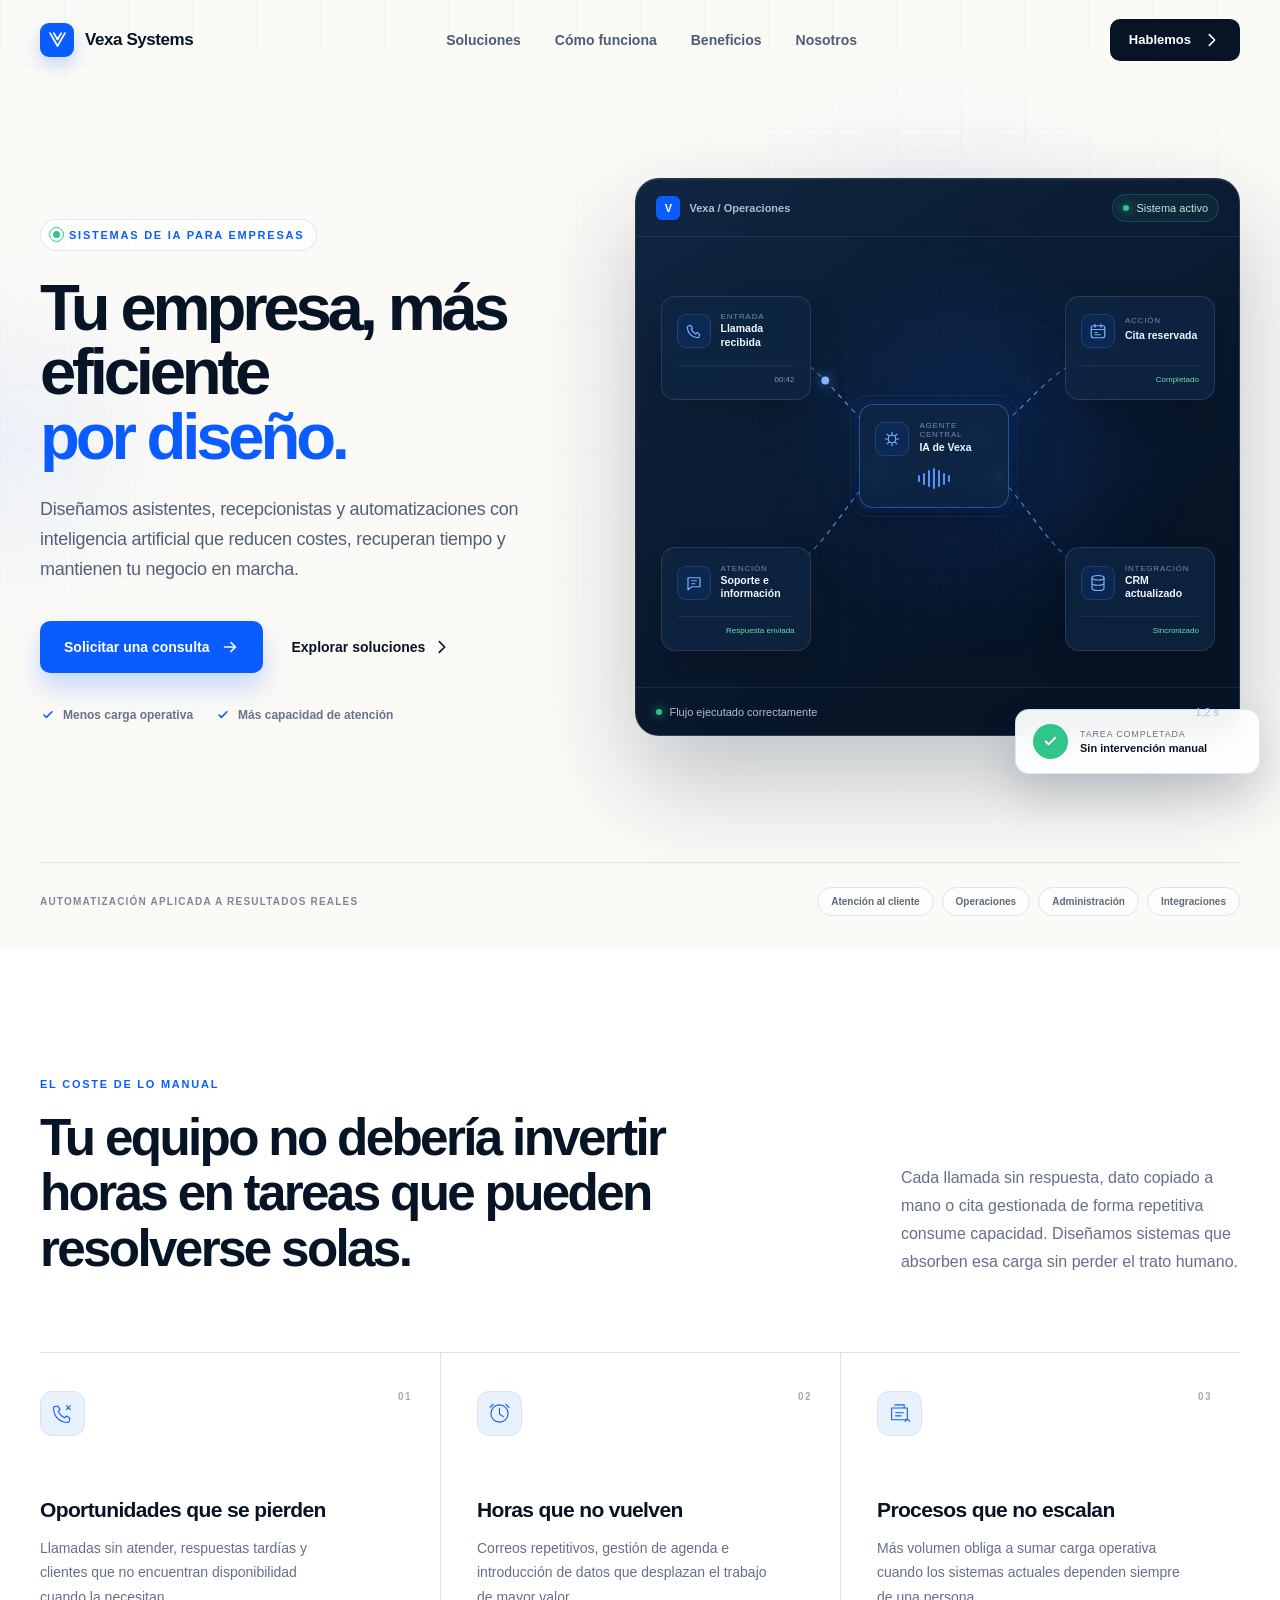
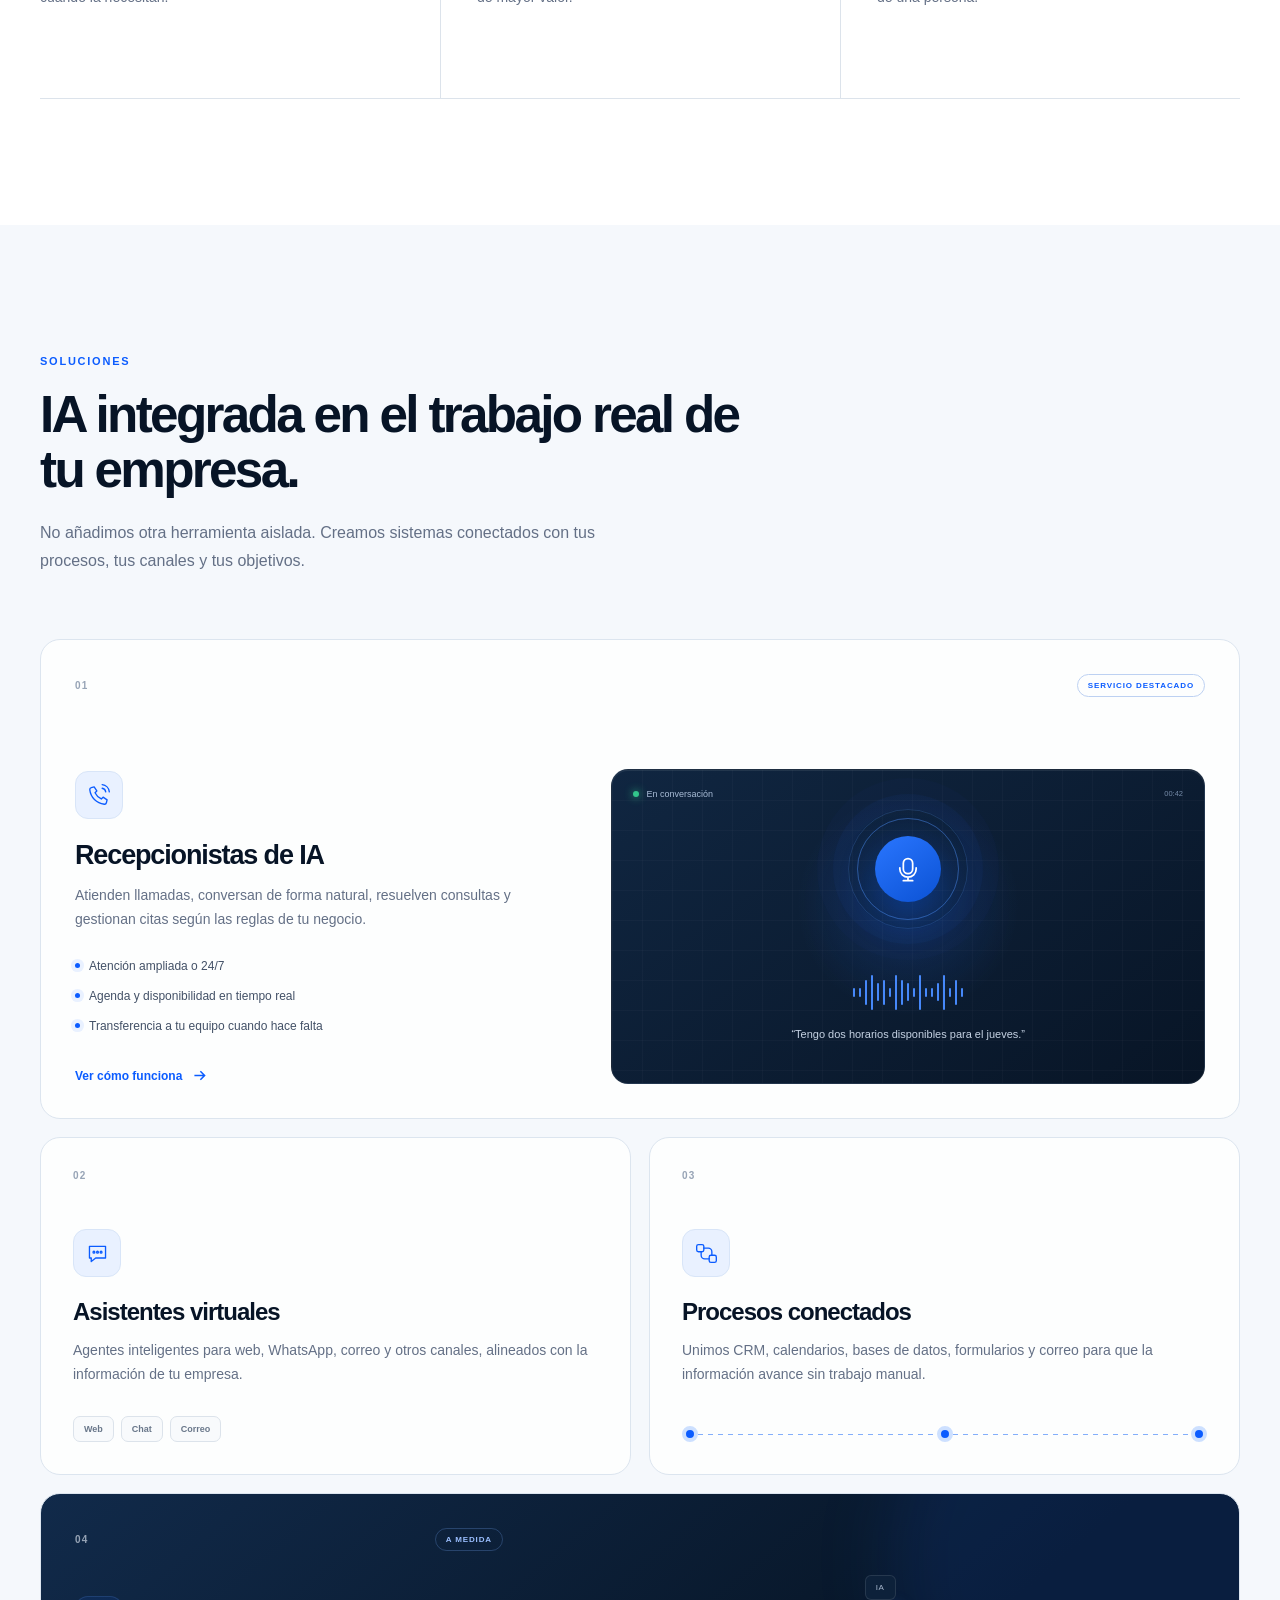
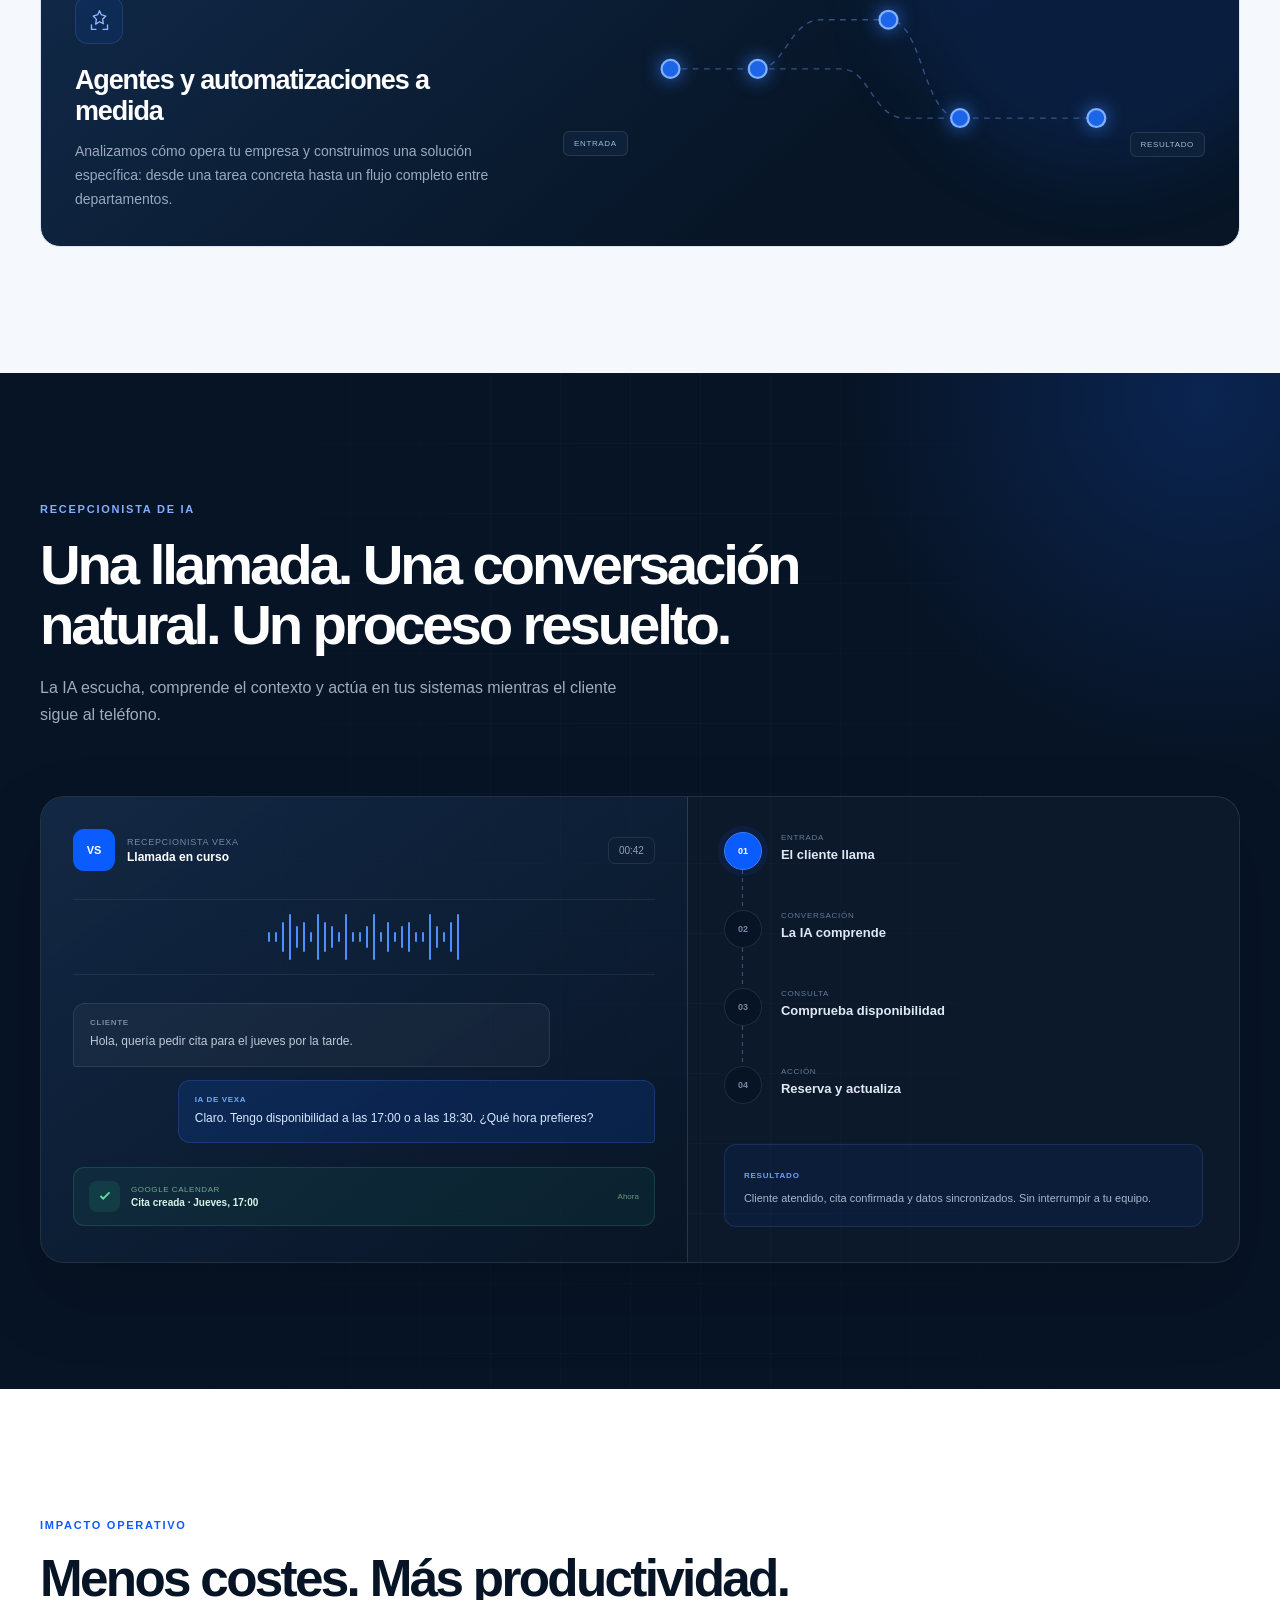
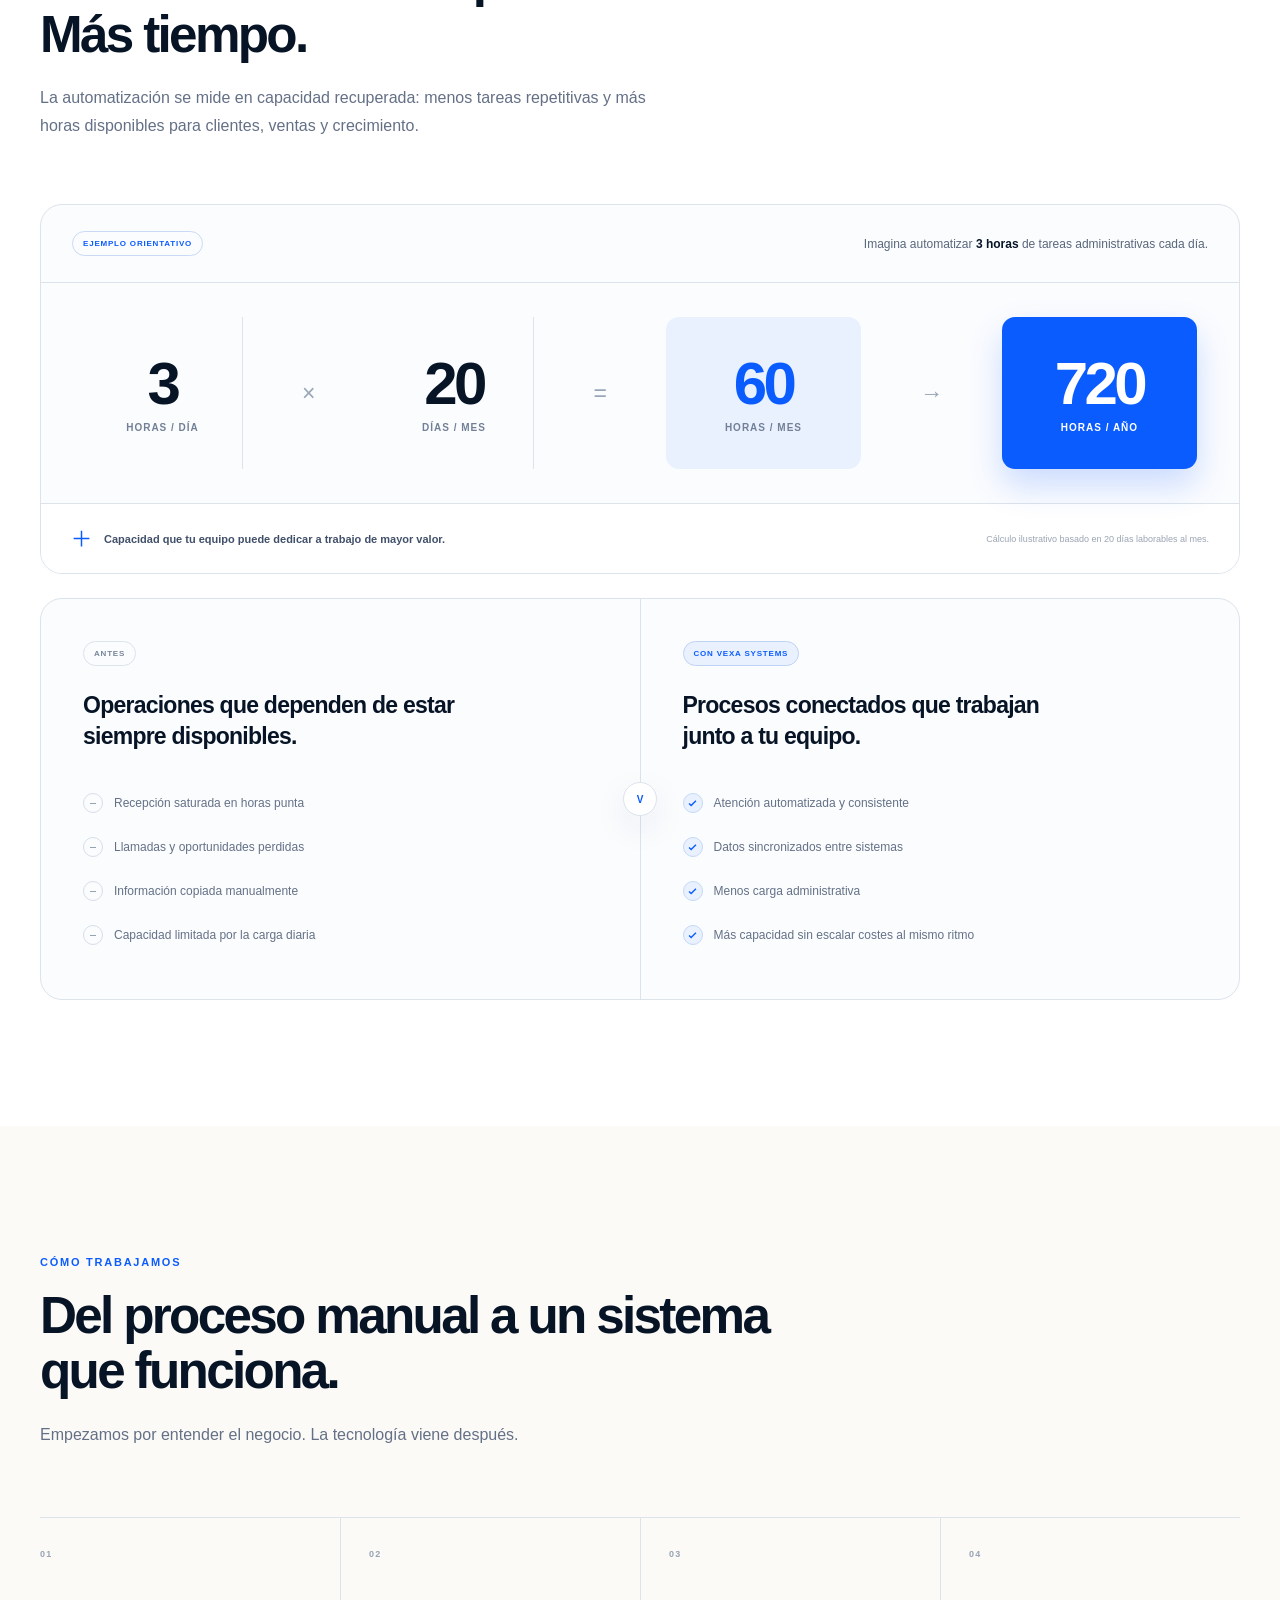
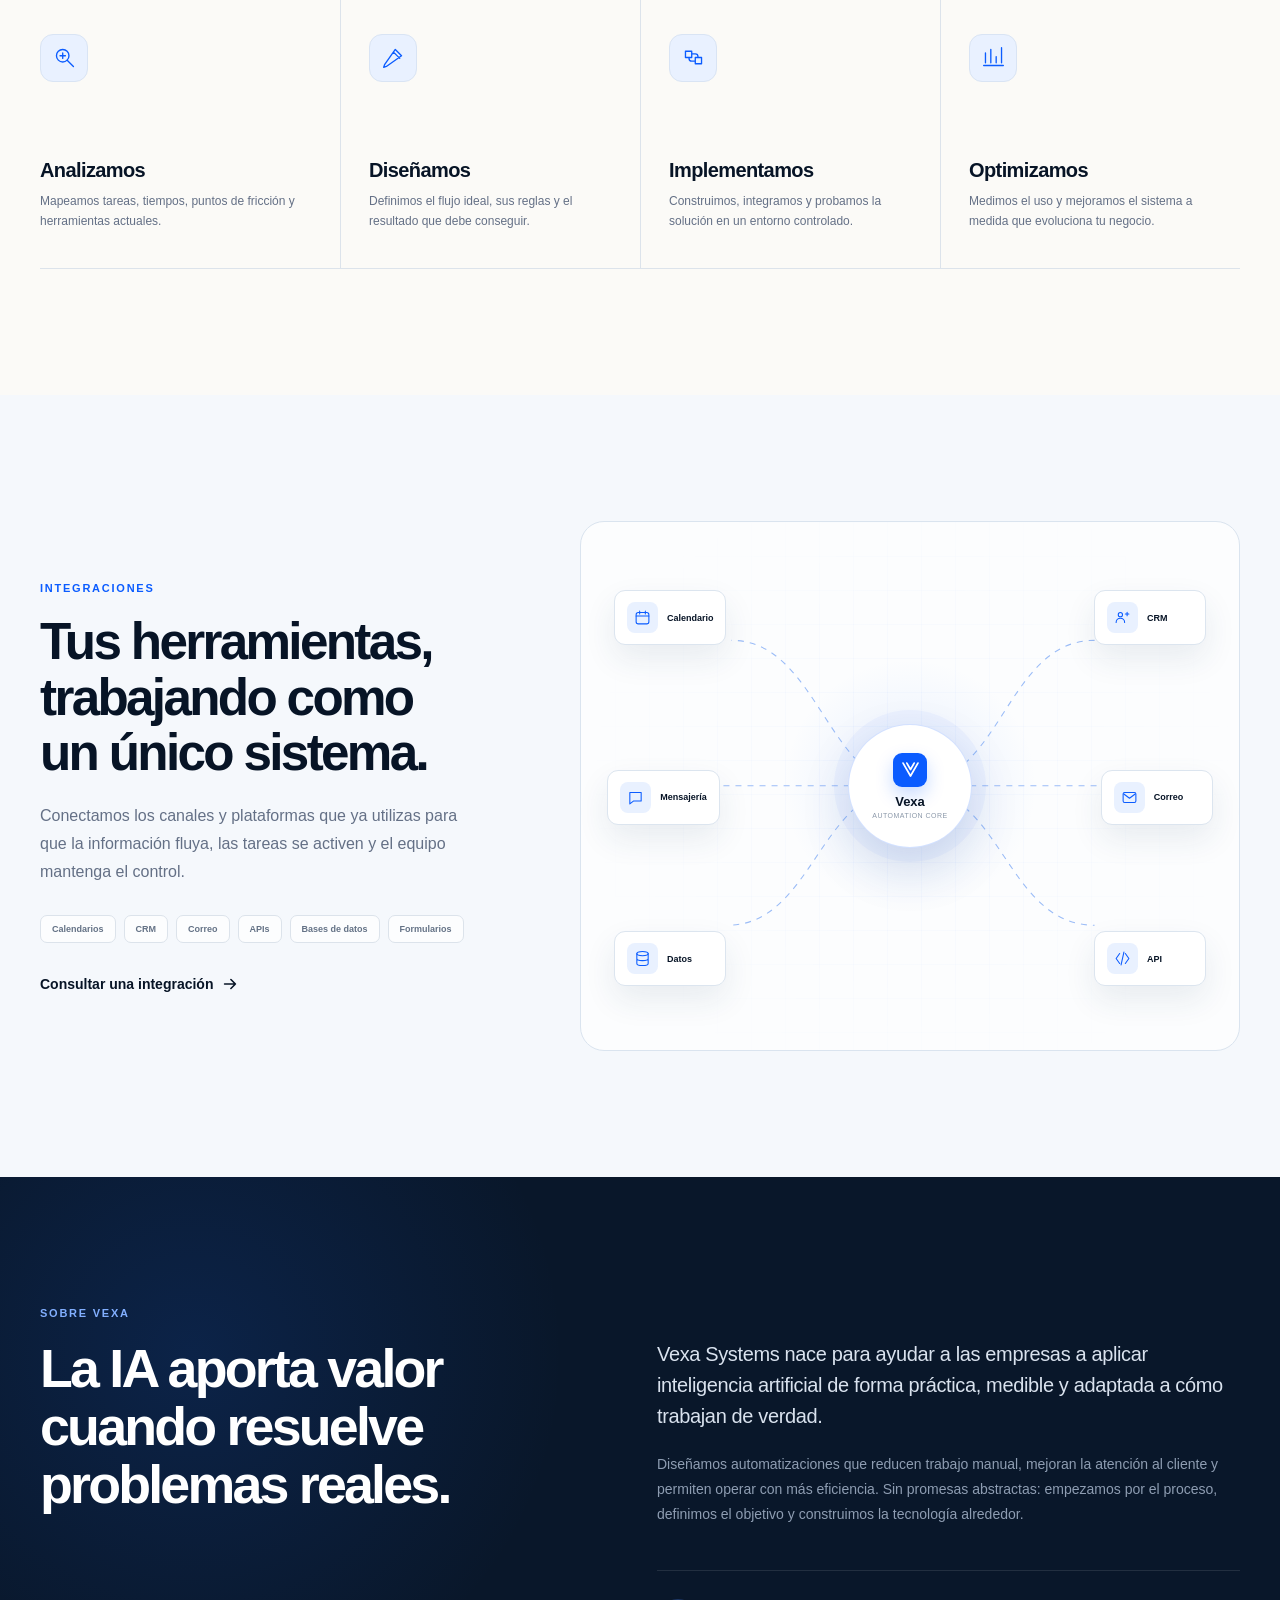
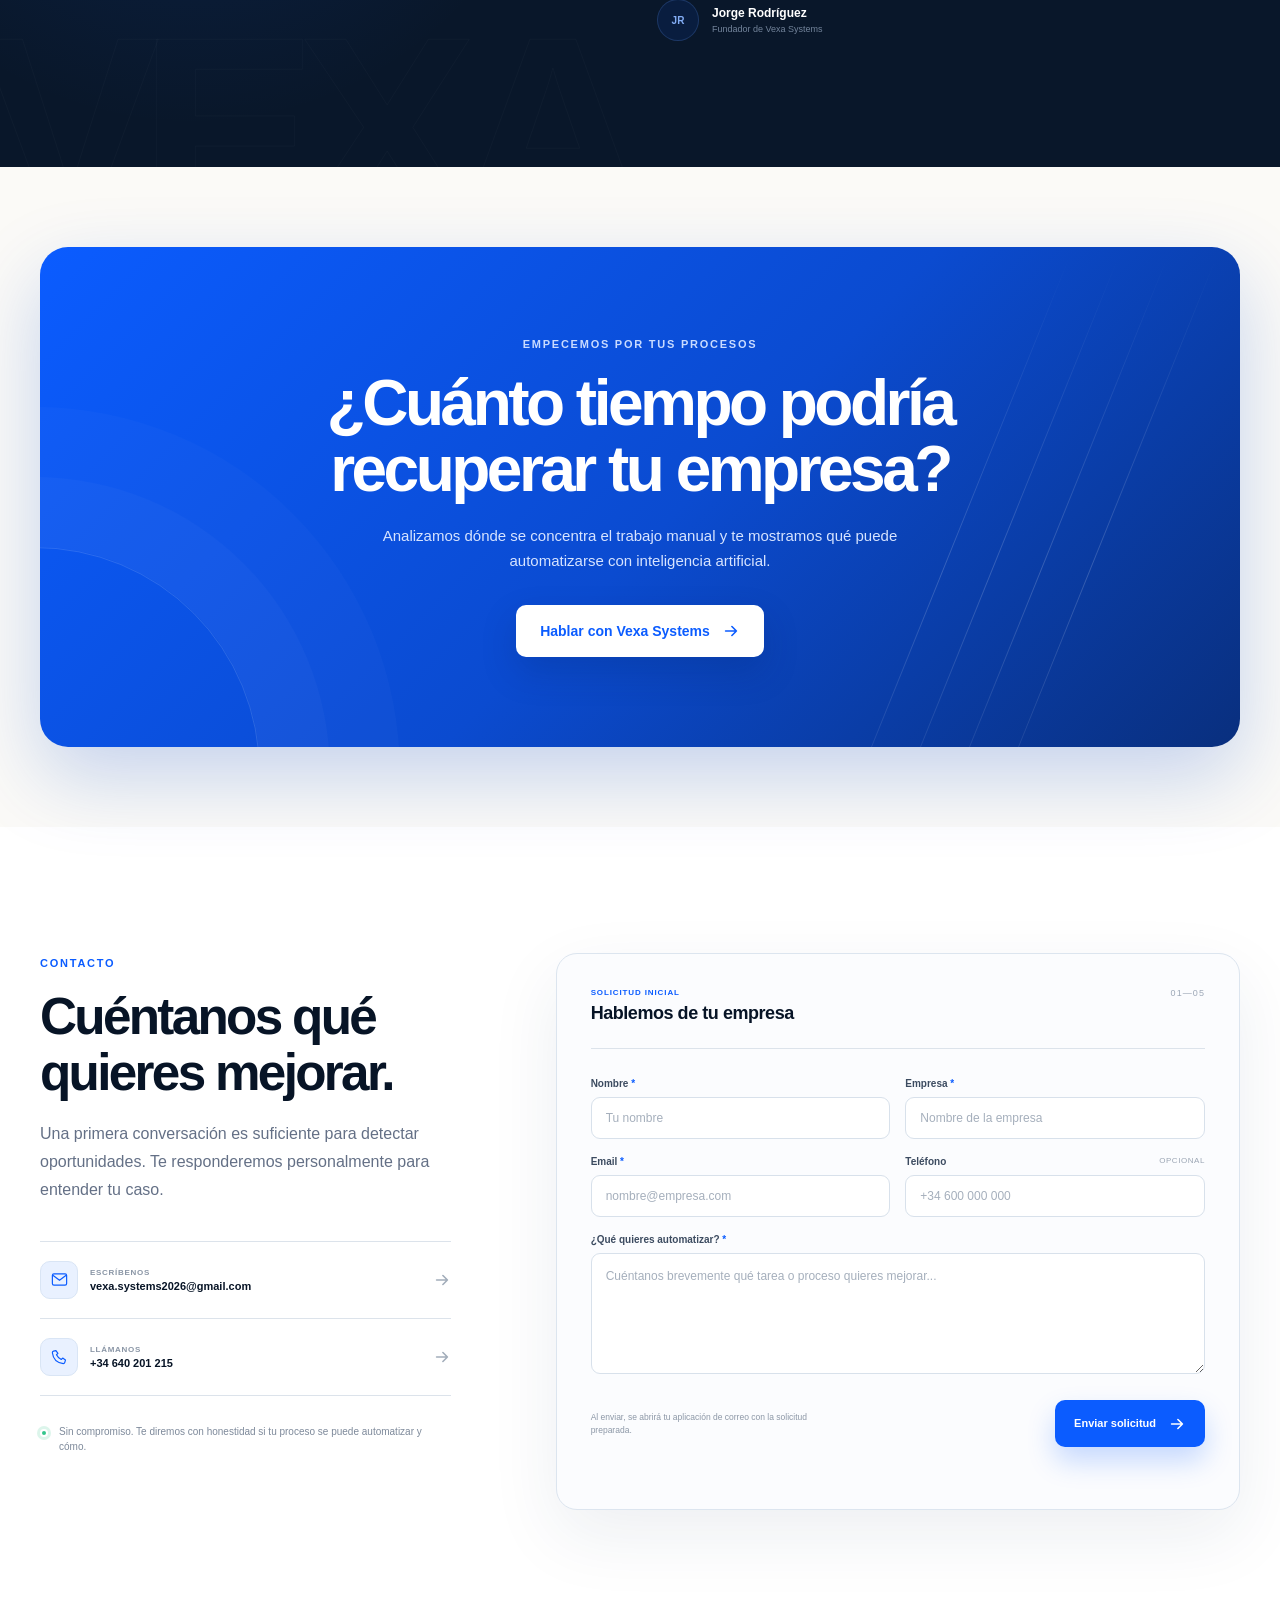
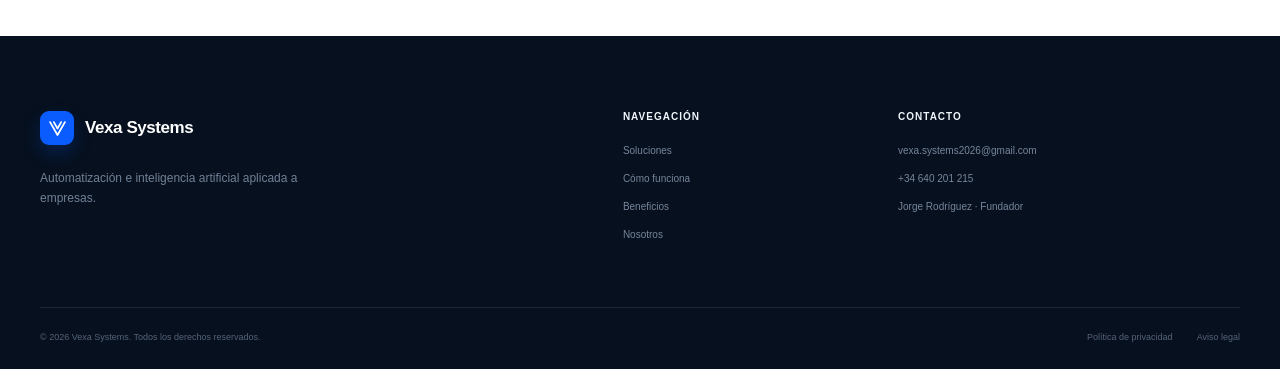
==== index.html @ cb181c53 "Add files via upload" ====
<!doctype html>
<html lang="es">
<head>
  <meta charset="utf-8">
  <meta name="viewport" content="width=device-width, initial-scale=1">
  <meta name="theme-color" content="#071426">

  <title>Vexa Systems | Automatización e Inteligencia Artificial para Empresas</title>
  <meta name="description" content="Automatizamos procesos empresariales con inteligencia artificial. Recepcionistas de IA, asistentes virtuales e integraciones diseñadas para reducir costes y ahorrar tiempo.">
  <meta name="robots" content="index, follow">
  <link rel="canonical" href="https://vexasystems.es/">

  <meta property="og:type" content="website">
  <meta property="og:locale" content="es_ES">
  <meta property="og:title" content="Vexa Systems | Automatización e IA para empresas">
  <meta property="og:description" content="Tecnología que convierte tareas manuales en procesos eficientes, conectados y escalables.">
  <meta property="og:url" content="https://vexasystems.es/">
  <meta property="og:site_name" content="Vexa Systems">

  <link rel="icon" type="image/svg+xml" href="favicon.svg">
  <link rel="stylesheet" href="styles.css">
  <script src="script.js" defer></script>
</head>

<body>
  <a class="skip-link" href="#contenido">Saltar al contenido</a>

  <header class="site-header" id="inicio">
    <div class="container nav-wrap">
      <a class="brand" href="#inicio" aria-label="Vexa Systems, inicio">
        <span class="brand-mark" aria-hidden="true">
          <svg viewBox="0 0 40 40" role="img">
            <path d="M9 10.5 20 29.7 31 10.5M14.6 10.5 20 20l5.4-9.5"/>
          </svg>
        </span>
        <span>Vexa <strong>Systems</strong></span>
      </a>

      <nav class="desktop-nav" aria-label="Navegación principal">
        <a href="#soluciones">Soluciones</a>
        <a href="#como-funciona">Cómo funciona</a>
        <a href="#beneficios">Beneficios</a>
        <a href="#nosotros">Nosotros</a>
      </nav>

      <a class="button button-small button-nav" href="#contacto">
        Hablemos
        <svg viewBox="0 0 20 20" aria-hidden="true"><path d="m7 4 6 6-6 6"/></svg>
      </a>

      <button class="menu-toggle" type="button" aria-label="Abrir menú" aria-expanded="false" aria-controls="mobile-menu">
        <span></span><span></span>
      </button>
    </div>

    <nav class="mobile-nav" id="mobile-menu" aria-label="Navegación móvil" aria-hidden="true">
      <div class="container mobile-nav-inner">
        <a href="#soluciones">Soluciones</a>
        <a href="#como-funciona">Cómo funciona</a>
        <a href="#beneficios">Beneficios</a>
        <a href="#nosotros">Sobre nosotros</a>
        <a href="#contacto">Contacto</a>
      </div>
    </nav>
  </header>

  <main id="contenido">
    <section class="hero section-grid" aria-labelledby="hero-title">
      <div class="hero-glow glow-one" aria-hidden="true"></div>
      <div class="hero-glow glow-two" aria-hidden="true"></div>
      <div class="container hero-grid">
        <div class="hero-copy reveal">
          <div class="eyebrow">
            <span class="status-dot" aria-hidden="true"></span>
            Sistemas de IA para empresas
          </div>
          <h1 id="hero-title">Tu empresa, más eficiente <span>por diseño.</span></h1>
          <p class="hero-lead">Diseñamos asistentes, recepcionistas y automatizaciones con inteligencia artificial que reducen costes, recuperan tiempo y mantienen tu negocio en marcha.</p>

          <div class="hero-actions">
            <a class="button button-primary" href="#contacto">
              Solicitar una consulta
              <svg viewBox="0 0 20 20" aria-hidden="true"><path d="M4 10h12M11 5l5 5-5 5"/></svg>
            </a>
            <a class="text-link" href="#soluciones">
              Explorar soluciones
              <svg viewBox="0 0 20 20" aria-hidden="true"><path d="m7 4 6 6-6 6"/></svg>
            </a>
          </div>

          <div class="hero-proof" aria-label="Beneficios principales">
            <span><svg viewBox="0 0 20 20" aria-hidden="true"><path d="m5 10 3 3 7-7"/></svg> Menos carga operativa</span>
            <span><svg viewBox="0 0 20 20" aria-hidden="true"><path d="m5 10 3 3 7-7"/></svg> Más capacidad de atención</span>
          </div>
        </div>

        <div class="hero-visual reveal reveal-delay" aria-label="Representación de un sistema de automatización activo">
          <div class="visual-frame">
            <div class="frame-topbar">
              <div class="frame-brand">
                <span class="mini-mark">V</span>
                <span>Vexa / Operaciones</span>
              </div>
              <div class="live-pill"><span></span> Sistema activo</div>
            </div>

            <div class="automation-canvas">
              <svg class="connection-lines" viewBox="0 0 620 450" preserveAspectRatio="none" aria-hidden="true">
                <defs>
                  <linearGradient id="line-gradient" x1="0" x2="1">
                    <stop offset="0" stop-color="#2a6af3" stop-opacity=".12"/>
                    <stop offset=".5" stop-color="#66a4ff" stop-opacity=".9"/>
                    <stop offset="1" stop-color="#2a6af3" stop-opacity=".12"/>
                  </linearGradient>
                </defs>
                <path class="flow-line line-a" d="M114 108 C210 108,210 211,306 211"/>
                <path class="flow-line line-b" d="M306 211 C404 211,406 112,509 112"/>
                <path class="flow-line line-c" d="M306 211 C404 211,406 344,509 344"/>
                <path class="flow-line line-d" d="M306 211 C218 211,207 344,114 344"/>
                <circle class="signal signal-a" r="4"><animateMotion dur="3.4s" repeatCount="indefinite" path="M114 108 C210 108,210 211,306 211"/></circle>
                <circle class="signal signal-b" r="4"><animateMotion dur="4s" repeatCount="indefinite" path="M306 211 C404 211,406 112,509 112"/></circle>
                <circle class="signal signal-c" r="4"><animateMotion dur="3.7s" repeatCount="indefinite" path="M306 211 C404 211,406 344,509 344"/></circle>
                <circle class="signal signal-d" r="4"><animateMotion dur="3.8s" repeatCount="indefinite" path="M306 211 C218 211,207 344,114 344"/></circle>
              </svg>

              <div class="flow-node node-call">
                <span class="node-icon"><svg viewBox="0 0 24 24" aria-hidden="true"><path d="M7.5 4.5 10 8 8.2 9.8a13 13 0 0 0 6 6L16 14l3.5 2.5-.8 3a2 2 0 0 1-2 1.5C9.1 20.1 3.9 14.9 3 7.3a2 2 0 0 1 1.5-2z"/></svg></span>
                <small>Entrada</small>
                <strong>Llamada recibida</strong>
                <span class="node-meta">00:42</span>
              </div>

              <div class="flow-node node-ai main-node">
                <span class="node-icon"><svg viewBox="0 0 24 24" aria-hidden="true"><path d="M12 3v3M12 18v3M3 12h3M18 12h3M5.6 5.6l2.1 2.1M16.3 16.3l2.1 2.1M18.4 5.6l-2.1 2.1M7.7 16.3l-2.1 2.1"/><circle cx="12" cy="12" r="5"/></svg></span>
                <small>Agente central</small>
                <strong>IA de Vexa</strong>
                <div class="node-wave" aria-hidden="true">
                  <i></i><i></i><i></i><i></i><i></i><i></i><i></i>
                </div>
              </div>

              <div class="flow-node node-calendar">
                <span class="node-icon"><svg viewBox="0 0 24 24" aria-hidden="true"><rect x="3" y="5" width="18" height="16" rx="3"/><path d="M8 3v4M16 3v4M3 10h18M8 14h3M8 17h7"/></svg></span>
                <small>Acción</small>
                <strong>Cita reservada</strong>
                <span class="node-success">Completado</span>
              </div>

              <div class="flow-node node-support">
                <span class="node-icon"><svg viewBox="0 0 24 24" aria-hidden="true"><path d="M4 5h16v12H9l-5 4z"/><path d="M9 9h6M9 13h4"/></svg></span>
                <small>Atención</small>
                <strong>Soporte e información</strong>
                <span class="node-success">Respuesta enviada</span>
              </div>

              <div class="flow-node node-crm">
                <span class="node-icon"><svg viewBox="0 0 24 24" aria-hidden="true"><ellipse cx="12" cy="5" rx="8" ry="3"/><path d="M4 5v7c0 1.7 3.6 3 8 3s8-1.3 8-3V5M4 12v7c0 1.7 3.6 3 8 3s8-1.3 8-3v-7"/></svg></span>
                <small>Integración</small>
                <strong>CRM actualizado</strong>
                <span class="node-success">Sincronizado</span>
              </div>
            </div>

            <div class="frame-footer">
              <span><i></i> Flujo ejecutado correctamente</span>
              <span>1,2 s</span>
            </div>
          </div>

          <div class="floating-result">
            <span class="result-check"><svg viewBox="0 0 20 20" aria-hidden="true"><path d="m5 10 3 3 7-7"/></svg></span>
            <div><small>Tarea completada</small><strong>Sin intervención manual</strong></div>
          </div>
        </div>
      </div>

      <div class="container hero-bottom reveal">
        <span>Automatización aplicada a resultados reales</span>
        <div class="hero-tags" aria-label="Áreas de aplicación">
          <span>Atención al cliente</span>
          <span>Operaciones</span>
          <span>Administración</span>
          <span>Integraciones</span>
        </div>
      </div>
    </section>

    <section class="problem section-pad" aria-labelledby="problem-title">
      <div class="container">
        <div class="section-intro section-intro-wide reveal">
          <div>
            <span class="section-kicker">El coste de lo manual</span>
            <h2 id="problem-title">Tu equipo no debería invertir horas en tareas que pueden resolverse solas.</h2>
          </div>
          <p>Cada llamada sin respuesta, dato copiado a mano o cita gestionada de forma repetitiva consume capacidad. Diseñamos sistemas que absorben esa carga sin perder el trato humano.</p>
        </div>

        <div class="problem-grid">
          <article class="problem-item reveal">
            <span class="problem-number">01</span>
            <div class="line-icon"><svg viewBox="0 0 32 32" aria-hidden="true"><path d="M10 6.5 13 11l-2.5 2.3a18 18 0 0 0 8.2 8.2L21 19l4.5 3-.8 3.5a2.5 2.5 0 0 1-2.6 2C11.8 26.5 5.5 20.2 4.5 9.9A2.5 2.5 0 0 1 6.5 7zM21 6l5 5M26 6l-5 5"/></svg></div>
            <h3>Oportunidades que se pierden</h3>
            <p>Llamadas sin atender, respuestas tardías y clientes que no encuentran disponibilidad cuando la necesitan.</p>
          </article>
          <article class="problem-item reveal reveal-delay-sm">
            <span class="problem-number">02</span>
            <div class="line-icon"><svg viewBox="0 0 32 32" aria-hidden="true"><circle cx="16" cy="16" r="11"/><path d="M16 9v8l5 3M8 4 4 8M24 4l4 4"/></svg></div>
            <h3>Horas que no vuelven</h3>
            <p>Correos repetitivos, gestión de agenda e introducción de datos que desplazan el trabajo de mayor valor.</p>
          </article>
          <article class="problem-item reveal reveal-delay-lg">
            <span class="problem-number">03</span>
            <div class="line-icon"><svg viewBox="0 0 32 32" aria-hidden="true"><path d="M6 9h20v15H6zM10 5h12v4M11 15h10M11 19h7"/><path d="m23 26 3-3 3 3"/></svg></div>
            <h3>Procesos que no escalan</h3>
            <p>Más volumen obliga a sumar carga operativa cuando los sistemas actuales dependen siempre de una persona.</p>
          </article>
        </div>
      </div>
    </section>

    <section class="solutions section-pad" id="soluciones" aria-labelledby="solutions-title">
      <div class="container">
        <div class="section-heading reveal">
          <span class="section-kicker">Soluciones</span>
          <h2 id="solutions-title">IA integrada en el trabajo real de tu empresa.</h2>
          <p>No añadimos otra herramienta aislada. Creamos sistemas conectados con tus procesos, tus canales y tus objetivos.</p>
        </div>

        <div class="solutions-grid">
          <article class="solution-card solution-featured reveal">
            <div class="card-topline">
              <span class="card-index">01</span>
              <span class="card-label">Servicio destacado</span>
            </div>
            <div class="card-copy">
              <span class="solution-icon"><svg viewBox="0 0 28 28" aria-hidden="true"><path d="M8 5.5 11 10 9 12a15 15 0 0 0 7 7l2-2 4.5 3-.8 3.2a2.2 2.2 0 0 1-2.3 1.7C10.5 23.8 4.2 17.5 3.1 8.6a2.2 2.2 0 0 1 1.7-2.3z"/><path d="M17 7a5 5 0 0 1 4 4M17 3a9 9 0 0 1 8 8"/></svg></span>
              <h3>Recepcionistas de IA</h3>
              <p>Atienden llamadas, conversan de forma natural, resuelven consultas y gestionan citas según las reglas de tu negocio.</p>
              <ul class="feature-list">
                <li>Atención ampliada o 24/7</li>
                <li>Agenda y disponibilidad en tiempo real</li>
                <li>Transferencia a tu equipo cuando hace falta</li>
              </ul>
              <a href="#recepcionista">Ver cómo funciona <svg viewBox="0 0 20 20" aria-hidden="true"><path d="M4 10h12M11 5l5 5-5 5"/></svg></a>
            </div>
            <div class="voice-visual" aria-hidden="true">
              <div class="voice-header"><span><i></i> En conversación</span><small>00:42</small></div>
              <div class="voice-ring">
                <span class="voice-core"><svg viewBox="0 0 24 24"><path d="M12 3a4 4 0 0 0-4 4v5a4 4 0 0 0 8 0V7a4 4 0 0 0-4-4Z"/><path d="M5 11v1a7 7 0 0 0 14 0v-1M12 19v3M8 22h8"/></svg></span>
              </div>
              <div class="waveform-bars">
                <i></i><i></i><i></i><i></i><i></i><i></i><i></i><i></i><i></i><i></i><i></i><i></i><i></i><i></i><i></i><i></i><i></i><i></i><i></i>
              </div>
              <p>“Tengo dos horarios disponibles para el jueves.”</p>
            </div>
          </article>

          <article class="solution-card compact-card reveal reveal-delay-sm">
            <div class="card-topline"><span class="card-index">02</span></div>
            <span class="solution-icon"><svg viewBox="0 0 28 28" aria-hidden="true"><path d="M5 6h18v13H12l-5 4v-4H5z"/><circle cx="10" cy="12.5" r="1"/><circle cx="14" cy="12.5" r="1"/><circle cx="18" cy="12.5" r="1"/></svg></span>
            <h3>Asistentes virtuales</h3>
            <p>Agentes inteligentes para web, WhatsApp, correo y otros canales, alineados con la información de tu empresa.</p>
            <div class="mini-channel-row"><span>Web</span><span>Chat</span><span>Correo</span></div>
          </article>

          <article class="solution-card compact-card reveal reveal-delay-lg">
            <div class="card-topline"><span class="card-index">03</span></div>
            <span class="solution-icon"><svg viewBox="0 0 28 28" aria-hidden="true"><rect x="3" y="4" width="8" height="8" rx="2"/><rect x="17" y="16" width="8" height="8" rx="2"/><path d="M11 8h5a4 4 0 0 1 4 4v4M17 20h-5a4 4 0 0 1-4-4v-4"/></svg></span>
            <h3>Procesos conectados</h3>
            <p>Unimos CRM, calendarios, bases de datos, formularios y correo para que la información avance sin trabajo manual.</p>
            <div class="mini-process" aria-hidden="true"><i></i><b></b><i></i><b></b><i></i></div>
          </article>

          <article class="solution-card custom-card reveal">
            <div class="custom-copy">
              <div class="card-topline"><span class="card-index">04</span><span class="card-label dark-label">A medida</span></div>
              <span class="solution-icon"><svg viewBox="0 0 28 28" aria-hidden="true"><path d="m14 3 2 4.5L21 9l-3.5 3.6.8 5L14 15.4 9.7 18l.8-5.3L7 9l5-1.5z"/><path d="M5 19v5h5M23 19v5h-5"/></svg></span>
              <h3>Agentes y automatizaciones a medida</h3>
              <p>Analizamos cómo opera tu empresa y construimos una solución específica: desde una tarea concreta hasta un flujo completo entre departamentos.</p>
            </div>
            <div class="custom-map" aria-hidden="true">
              <svg viewBox="0 0 450 170" preserveAspectRatio="xMidYMid meet">
                <path d="M34 84h78c25 0 28-44 57-44h60c31 0 30 88 64 88h122"/>
                <path d="M112 84h75c25 0 28 44 57 44h49"/>
                <circle cx="34" cy="84" r="8"/><circle cx="112" cy="84" r="8"/><circle cx="229" cy="40" r="8"/><circle cx="293" cy="128" r="8"/><circle cx="415" cy="128" r="8"/>
              </svg>
              <span class="map-label label-one">Entrada</span><span class="map-label label-two">IA</span><span class="map-label label-three">Resultado</span>
            </div>
          </article>
        </div>
      </div>
    </section>

    <section class="reception section-pad" id="recepcionista" aria-labelledby="reception-title">
      <div class="reception-orb" aria-hidden="true"></div>
      <div class="container">
        <div class="reception-heading reveal">
          <span class="section-kicker kicker-light">Recepcionista de IA</span>
          <h2 id="reception-title">Una llamada. Una conversación natural. Un proceso resuelto.</h2>
          <p>La IA escucha, comprende el contexto y actúa en tus sistemas mientras el cliente sigue al teléfono.</p>
        </div>

        <div class="reception-demo">
          <div class="call-panel reveal">
            <div class="call-top">
              <div><span class="call-avatar">VS</span><div><small>Recepcionista Vexa</small><strong>Llamada en curso</strong></div></div>
              <span class="call-time">00:42</span>
            </div>
            <div class="call-wave" aria-hidden="true">
              <i></i><i></i><i></i><i></i><i></i><i></i><i></i><i></i><i></i><i></i><i></i><i></i><i></i><i></i><i></i><i></i><i></i><i></i><i></i><i></i><i></i><i></i><i></i><i></i><i></i><i></i><i></i><i></i>
            </div>
            <div class="conversation">
              <div class="message message-client"><small>Cliente</small><p>Hola, quería pedir cita para el jueves por la tarde.</p></div>
              <div class="message message-ai"><small>IA de Vexa</small><p>Claro. Tengo disponibilidad a las 17:00 o a las 18:30. ¿Qué hora prefieres?</p></div>
            </div>
            <div class="booking-confirmed">
              <span><svg viewBox="0 0 20 20" aria-hidden="true"><path d="m5 10 3 3 7-7"/></svg></span>
              <div><small>Google Calendar</small><strong>Cita creada · Jueves, 17:00</strong></div>
              <em>Ahora</em>
            </div>
          </div>

          <div class="flow-steps reveal reveal-delay-sm" aria-label="Flujo de la llamada automatizada">
            <div class="flow-step is-active"><span>01</span><div><small>Entrada</small><strong>El cliente llama</strong></div><i></i></div>
            <div class="flow-step"><span>02</span><div><small>Conversación</small><strong>La IA comprende</strong></div><i></i></div>
            <div class="flow-step"><span>03</span><div><small>Consulta</small><strong>Comprueba disponibilidad</strong></div><i></i></div>
            <div class="flow-step"><span>04</span><div><small>Acción</small><strong>Reserva y actualiza</strong></div><i></i></div>
            <div class="flow-output">
              <span>Resultado</span>
              <p>Cliente atendido, cita confirmada y datos sincronizados. Sin interrumpir a tu equipo.</p>
            </div>
          </div>
        </div>
      </div>
    </section>

    <section class="impact section-pad" id="beneficios" aria-labelledby="impact-title">
      <div class="container">
        <div class="section-heading reveal">
          <span class="section-kicker">Impacto operativo</span>
          <h2 id="impact-title">Menos costes. Más productividad. Más tiempo.</h2>
          <p>La automatización se mide en capacidad recuperada: menos tareas repetitivas y más horas disponibles para clientes, ventas y crecimiento.</p>
        </div>

        <div class="time-example reveal">
          <div class="example-head">
            <span>Ejemplo orientativo</span>
            <p>Imagina automatizar <strong>3 horas</strong> de tareas administrativas cada día.</p>
          </div>
          <div class="time-math">
            <div><strong>3</strong><span>horas / día</span></div>
            <i>×</i>
            <div><strong>20</strong><span>días / mes</span></div>
            <i>=</i>
            <div class="time-result"><strong>60</strong><span>horas / mes</span></div>
            <i>→</i>
            <div class="time-year"><strong>720</strong><span>horas / año</span></div>
          </div>
          <div class="example-note"><svg viewBox="0 0 24 24" aria-hidden="true"><path d="M12 3v18M3 12h18"/></svg><p>Capacidad que tu equipo puede dedicar a trabajo de mayor valor.</p><small>Cálculo ilustrativo basado en 20 días laborables al mes.</small></div>
        </div>

        <div class="comparison reveal">
          <div class="comparison-side before-side">
            <span class="compare-label">Antes</span>
            <h3>Operaciones que dependen de estar siempre disponibles.</h3>
            <ul>
              <li><span></span>Recepción saturada en horas punta</li>
              <li><span></span>Llamadas y oportunidades perdidas</li>
              <li><span></span>Información copiada manualmente</li>
              <li><span></span>Capacidad limitada por la carga diaria</li>
            </ul>
          </div>
          <div class="comparison-divider" aria-hidden="true"><span>V</span></div>
          <div class="comparison-side after-side">
            <span class="compare-label">Con Vexa Systems</span>
            <h3>Procesos conectados que trabajan junto a tu equipo.</h3>
            <ul>
              <li><span><svg viewBox="0 0 16 16"><path d="m3 8 3 3 7-7"/></svg></span>Atención automatizada y consistente</li>
              <li><span><svg viewBox="0 0 16 16"><path d="m3 8 3 3 7-7"/></svg></span>Datos sincronizados entre sistemas</li>
              <li><span><svg viewBox="0 0 16 16"><path d="m3 8 3 3 7-7"/></svg></span>Menos carga administrativa</li>
              <li><span><svg viewBox="0 0 16 16"><path d="m3 8 3 3 7-7"/></svg></span>Más capacidad sin escalar costes al mismo ritmo</li>
            </ul>
          </div>
        </div>
      </div>
    </section>

    <section class="process section-pad" id="como-funciona" aria-labelledby="process-title">
      <div class="container">
        <div class="section-heading reveal">
          <span class="section-kicker">Cómo trabajamos</span>
          <h2 id="process-title">Del proceso manual a un sistema que funciona.</h2>
          <p>Empezamos por entender el negocio. La tecnología viene después.</p>
        </div>

        <ol class="process-list">
          <li class="process-item reveal">
            <span class="process-num">01</span>
            <div class="process-icon"><svg viewBox="0 0 28 28" aria-hidden="true"><circle cx="12" cy="12" r="7"/><path d="m17 17 7 7M9 12h6M12 9v6"/></svg></div>
            <div><h3>Analizamos</h3><p>Mapeamos tareas, tiempos, puntos de fricción y herramientas actuales.</p></div>
          </li>
          <li class="process-item reveal reveal-delay-sm">
            <span class="process-num">02</span>
            <div class="process-icon"><svg viewBox="0 0 28 28" aria-hidden="true"><path d="M4 22 16 5l7 7L6 24l-3 1zM14 8l7 7"/></svg></div>
            <div><h3>Diseñamos</h3><p>Definimos el flujo ideal, sus reglas y el resultado que debe conseguir.</p></div>
          </li>
          <li class="process-item reveal reveal-delay-lg">
            <span class="process-num">03</span>
            <div class="process-icon"><svg viewBox="0 0 28 28" aria-hidden="true"><path d="M5 7h7v7H5zM16 14h7v7h-7zM12 10h4a3 3 0 0 1 3 3v1M16 18h-4a3 3 0 0 1-3-3v-1"/></svg></div>
            <div><h3>Implementamos</h3><p>Construimos, integramos y probamos la solución en un entorno controlado.</p></div>
          </li>
          <li class="process-item reveal">
            <span class="process-num">04</span>
            <div class="process-icon"><svg viewBox="0 0 28 28" aria-hidden="true"><path d="M5 20V9M11 20V5M17 20v-7M23 20V3M3 23h22"/></svg></div>
            <div><h3>Optimizamos</h3><p>Medimos el uso y mejoramos el sistema a medida que evoluciona tu negocio.</p></div>
          </li>
        </ol>
      </div>
    </section>

    <section class="integrations section-pad" aria-labelledby="integrations-title">
      <div class="container integrations-grid">
        <div class="integrations-copy reveal">
          <span class="section-kicker">Integraciones</span>
          <h2 id="integrations-title">Tus herramientas, trabajando como un único sistema.</h2>
          <p>Conectamos los canales y plataformas que ya utilizas para que la información fluya, las tareas se activen y el equipo mantenga el control.</p>
          <div class="integration-badges">
            <span>Calendarios</span><span>CRM</span><span>Correo</span><span>APIs</span><span>Bases de datos</span><span>Formularios</span>
          </div>
          <a class="text-link" href="#contacto">Consultar una integración <svg viewBox="0 0 20 20" aria-hidden="true"><path d="M4 10h12M11 5l5 5-5 5"/></svg></a>
        </div>

        <div class="integration-map reveal reveal-delay" aria-label="Diagrama de herramientas conectadas con Vexa Systems">
          <svg class="map-lines" viewBox="0 0 620 500" preserveAspectRatio="xMidYMid meet" aria-hidden="true">
            <path d="M310 250C228 250 218 105 132 105"/><path d="M310 250C220 250 214 389 128 389"/><path d="M310 250C402 250 405 105 494 105"/><path d="M310 250C402 250 405 389 494 389"/><path d="M310 250H95"/><path d="M310 250h215"/>
          </svg>
          <div class="integration-core"><span class="brand-mark"><svg viewBox="0 0 40 40"><path d="M9 10.5 20 29.7 31 10.5M14.6 10.5 20 20l5.4-9.5"/></svg></span><strong>Vexa</strong><small>Automation core</small></div>
          <div class="tool-node tool-calendar"><span><svg viewBox="0 0 24 24"><rect x="3" y="5" width="18" height="16" rx="3"/><path d="M8 3v4M16 3v4M3 10h18"/></svg></span><strong>Calendario</strong></div>
          <div class="tool-node tool-chat"><span><svg viewBox="0 0 24 24"><path d="M4 5h16v12H9l-5 4z"/></svg></span><strong>Mensajería</strong></div>
          <div class="tool-node tool-crm"><span><svg viewBox="0 0 24 24"><circle cx="9" cy="8" r="3"/><path d="M3 19a6 6 0 0 1 12 0M16 7h5M18.5 4.5v5"/></svg></span><strong>CRM</strong></div>
          <div class="tool-node tool-mail"><span><svg viewBox="0 0 24 24"><rect x="3" y="5" width="18" height="14" rx="2"/><path d="m4 7 8 6 8-6"/></svg></span><strong>Correo</strong></div>
          <div class="tool-node tool-database"><span><svg viewBox="0 0 24 24"><ellipse cx="12" cy="5" rx="8" ry="3"/><path d="M4 5v7c0 1.7 3.6 3 8 3s8-1.3 8-3V5M4 12v7c0 1.7 3.6 3 8 3s8-1.3 8-3v-7"/></svg></span><strong>Datos</strong></div>
          <div class="tool-node tool-api"><span><svg viewBox="0 0 24 24"><path d="m8 5-5 7 5 7M16 5l5 7-5 7M14 3l-4 18"/></svg></span><strong>API</strong></div>
        </div>
      </div>
    </section>

    <section class="about section-pad" id="nosotros" aria-labelledby="about-title">
      <div class="container about-grid">
        <div class="about-statement reveal">
          <span class="section-kicker kicker-light">Sobre Vexa</span>
          <h2 id="about-title">La IA aporta valor cuando resuelve problemas reales.</h2>
        </div>
        <div class="about-copy reveal reveal-delay-sm">
          <p class="about-lead">Vexa Systems nace para ayudar a las empresas a aplicar inteligencia artificial de forma práctica, medible y adaptada a cómo trabajan de verdad.</p>
          <p>Diseñamos automatizaciones que reducen trabajo manual, mejoran la atención al cliente y permiten operar con más eficiencia. Sin promesas abstractas: empezamos por el proceso, definimos el objetivo y construimos la tecnología alrededor.</p>
          <div class="founder-card">
            <span class="founder-monogram">JR</span>
            <div><strong>Jorge Rodríguez</strong><small>Fundador de Vexa Systems</small></div>
          </div>
        </div>
      </div>
      <div class="about-watermark" aria-hidden="true">VEXA</div>
    </section>

    <section class="final-cta" aria-labelledby="cta-title">
      <div class="container cta-box reveal">
        <div class="cta-lines" aria-hidden="true"><i></i><i></i><i></i><i></i></div>
        <span class="section-kicker kicker-light">Empecemos por tus procesos</span>
        <h2 id="cta-title">¿Cuánto tiempo podría recuperar tu empresa?</h2>
        <p>Analizamos dónde se concentra el trabajo manual y te mostramos qué puede automatizarse con inteligencia artificial.</p>
        <a class="button button-light" href="#contacto">Hablar con Vexa Systems <svg viewBox="0 0 20 20" aria-hidden="true"><path d="M4 10h12M11 5l5 5-5 5"/></svg></a>
      </div>
    </section>

    <section class="contact section-pad" id="contacto" aria-labelledby="contact-title">
      <div class="container contact-grid">
        <div class="contact-copy reveal">
          <span class="section-kicker">Contacto</span>
          <h2 id="contact-title">Cuéntanos qué quieres mejorar.</h2>
          <p>Una primera conversación es suficiente para detectar oportunidades. Te responderemos personalmente para entender tu caso.</p>

          <div class="contact-methods">
            <a href="mailto:vexa.systems2026@gmail.com">
              <span><svg viewBox="0 0 24 24" aria-hidden="true"><rect x="3" y="5" width="18" height="14" rx="2"/><path d="m4 7 8 6 8-6"/></svg></span>
              <div><small>Escríbenos</small><strong>vexa.systems2026@gmail.com</strong></div>
              <svg class="method-arrow" viewBox="0 0 20 20" aria-hidden="true"><path d="M4 10h12M11 5l5 5-5 5"/></svg>
            </a>
            <a href="tel:+34640201215">
              <span><svg viewBox="0 0 24 24" aria-hidden="true"><path d="M7.5 4.5 10 8 8.2 9.8a13 13 0 0 0 6 6L16 14l3.5 2.5-.8 3a2 2 0 0 1-2 1.5C9.1 20.1 3.9 14.9 3 7.3a2 2 0 0 1 1.5-2z"/></svg></span>
              <div><small>Llámanos</small><strong>+34 640 201 215</strong></div>
              <svg class="method-arrow" viewBox="0 0 20 20" aria-hidden="true"><path d="M4 10h12M11 5l5 5-5 5"/></svg>
            </a>
          </div>

          <div class="contact-promise"><span></span><p>Sin compromiso. Te diremos con honestidad si tu proceso se puede automatizar y cómo.</p></div>
        </div>

        <form class="contact-form reveal reveal-delay-sm" id="contact-form" novalidate>
          <div class="form-head"><div><small>Solicitud inicial</small><strong>Hablemos de tu empresa</strong></div><span>01—05</span></div>
          <div class="form-row">
            <label>Nombre <span>*</span><input type="text" name="nombre" autocomplete="name" required placeholder="Tu nombre"></label>
            <label>Empresa <span>*</span><input type="text" name="empresa" autocomplete="organization" required placeholder="Nombre de la empresa"></label>
          </div>
          <div class="form-row">
            <label>Email <span>*</span><input type="email" name="email" autocomplete="email" required placeholder="nombre@empresa.com"></label>
            <label>Teléfono <em>Opcional</em><input type="tel" name="telefono" autocomplete="tel" placeholder="+34 600 000 000"></label>
          </div>
          <label>¿Qué quieres automatizar? <span>*</span><textarea name="mensaje" rows="5" required placeholder="Cuéntanos brevemente qué tarea o proceso quieres mejorar..."></textarea></label>
          <div class="form-submit-row">
            <p>Al enviar, se abrirá tu aplicación de correo con la solicitud preparada.</p>
            <button class="button button-primary" type="submit">Enviar solicitud <svg viewBox="0 0 20 20" aria-hidden="true"><path d="M4 10h12M11 5l5 5-5 5"/></svg></button>
          </div>
          <div class="form-status" role="status" aria-live="polite"></div>
        </form>
      </div>
    </section>
  </main>

  <footer class="site-footer">
    <div class="container">
      <div class="footer-main">
        <div class="footer-brand">
          <a class="brand brand-light" href="#inicio"><span class="brand-mark" aria-hidden="true"><svg viewBox="0 0 40 40"><path d="M9 10.5 20 29.7 31 10.5M14.6 10.5 20 20l5.4-9.5"/></svg></span><span>Vexa <strong>Systems</strong></span></a>
          <p>Automatización e inteligencia artificial aplicada a empresas.</p>
        </div>
        <div class="footer-column"><strong>Navegación</strong><a href="#soluciones">Soluciones</a><a href="#como-funciona">Cómo funciona</a><a href="#beneficios">Beneficios</a><a href="#nosotros">Nosotros</a></div>
        <div class="footer-column"><strong>Contacto</strong><a href="mailto:vexa.systems2026@gmail.com">vexa.systems2026@gmail.com</a><a href="tel:+34640201215">+34 640 201 215</a><span>Jorge Rodríguez · Fundador</span></div>
      </div>
      <div class="footer-bottom"><span>© 2026 Vexa Systems. Todos los derechos reservados.</span><div><a href="#" data-placeholder-link>Política de privacidad</a><a href="#" data-placeholder-link>Aviso legal</a></div></div>
    </div>
  </footer>
</body>
</html>
---- styles.css ----
:root {
  --ink: #071426;
  --ink-2: #0c1c32;
  --ink-3: #122641;
  --blue: #0b5cff;
  --blue-2: #2d79ff;
  --blue-soft: #e9f1ff;
  --ice: #f5f8fc;
  --paper: #fbfaf7;
  --white: #ffffff;
  --text: #13233a;
  --muted: #647086;
  --line: #dce3eb;
  --line-dark: rgba(255, 255, 255, .12);
  --green: #32c58b;
  --container: 1200px;
  --radius-sm: 12px;
  --radius-md: 20px;
  --radius-lg: 30px;
  --shadow-sm: 0 12px 35px rgba(20, 41, 72, .08);
  --shadow-lg: 0 32px 80px rgba(8, 25, 49, .16);
}

*, *::before, *::after { box-sizing: border-box; }

html {
  scroll-behavior: smooth;
  scroll-padding-top: 96px;
}

body {
  margin: 0;
  color: var(--text);
  background: var(--paper);
  font-family: "Segoe UI Variable Text", "Segoe UI", Inter, Arial, sans-serif;
  -webkit-font-smoothing: antialiased;
  text-rendering: optimizeLegibility;
  overflow-x: hidden;
}

body.menu-open { overflow: hidden; }

::selection { color: var(--white); background: var(--blue); }

a { color: inherit; text-decoration: none; }
button, input, textarea { font: inherit; }
button { color: inherit; }
img, svg { display: block; }

.container {
  width: min(calc(100% - 48px), var(--container));
  margin-inline: auto;
}

.skip-link {
  position: fixed;
  z-index: 1000;
  top: 12px;
  left: 12px;
  transform: translateY(-160%);
  padding: 12px 18px;
  border-radius: 8px;
  color: var(--white);
  background: var(--blue);
}

.skip-link:focus { transform: translateY(0); }

.site-header {
  position: fixed;
  z-index: 100;
  inset: 0 0 auto;
  height: 80px;
  border-bottom: 1px solid transparent;
  transition: background .35s ease, border-color .35s ease, box-shadow .35s ease;
}

.site-header.is-scrolled,
.site-header:has(.menu-toggle[aria-expanded="true"]) {
  background: rgba(251, 250, 247, .9);
  border-color: rgba(15, 35, 61, .08);
  box-shadow: 0 8px 28px rgba(15, 35, 61, .05);
  backdrop-filter: blur(18px);
}

.nav-wrap {
  height: 100%;
  display: flex;
  align-items: center;
  justify-content: space-between;
  gap: 28px;
}

.brand {
  display: inline-flex;
  align-items: center;
  gap: 11px;
  color: var(--ink);
  font-size: 17px;
  font-weight: 650;
  letter-spacing: -.025em;
  white-space: nowrap;
}

.brand strong { font-weight: 750; }

.brand-mark {
  width: 34px;
  height: 34px;
  display: grid;
  place-items: center;
  border-radius: 9px;
  color: var(--white);
  background: var(--blue);
  box-shadow: 0 8px 18px rgba(11, 92, 255, .22);
}

.brand-mark svg { width: 27px; }
.brand-mark path { fill: none; stroke: currentColor; stroke-width: 2.6; stroke-linecap: round; stroke-linejoin: round; }

.desktop-nav { display: flex; align-items: center; gap: 34px; }

.desktop-nav a {
  position: relative;
  padding: 28px 0;
  color: #4e5d72;
  font-size: 14px;
  font-weight: 580;
  transition: color .2s ease;
}

.desktop-nav a::after {
  content: "";
  position: absolute;
  left: 0;
  right: 100%;
  bottom: 21px;
  height: 1.5px;
  background: var(--blue);
  transition: right .25s ease;
}

.desktop-nav a:hover, .desktop-nav a.is-active { color: var(--ink); }
.desktop-nav a:hover::after, .desktop-nav a.is-active::after { right: 0; }

.button {
  min-height: 52px;
  padding: 0 24px;
  display: inline-flex;
  align-items: center;
  justify-content: center;
  gap: 12px;
  border: 0;
  border-radius: 10px;
  font-size: 14px;
  font-weight: 700;
  line-height: 1;
  cursor: pointer;
  transition: transform .2s ease, box-shadow .2s ease, background .2s ease;
}

.button svg, .text-link svg, .method-arrow {
  width: 18px;
  fill: none;
  stroke: currentColor;
  stroke-width: 1.8;
  stroke-linecap: round;
  stroke-linejoin: round;
  transition: transform .2s ease;
}

.button:hover { transform: translateY(-2px); }
.button:hover svg, .text-link:hover svg { transform: translateX(3px); }

.button-primary {
  color: var(--white);
  background: var(--blue);
  box-shadow: 0 14px 28px rgba(11, 92, 255, .22);
}

.button-primary:hover { background: #084bd6; box-shadow: 0 17px 35px rgba(11, 92, 255, .29); }

.button-small { min-height: 42px; padding-inline: 19px; font-size: 13px; }
.button-nav { color: var(--white); background: var(--ink); }
.button-nav:hover { background: var(--blue); }

.text-link {
  display: inline-flex;
  align-items: center;
  gap: 8px;
  font-size: 14px;
  font-weight: 700;
  color: var(--ink);
}

.menu-toggle {
  display: none;
  width: 44px;
  height: 44px;
  border: 1px solid var(--line);
  border-radius: 10px;
  background: rgba(255, 255, 255, .55);
  cursor: pointer;
}

.menu-toggle span {
  position: absolute;
  width: 18px;
  height: 1.5px;
  left: 12px;
  background: var(--ink);
  transition: transform .25s ease, top .25s ease;
}
.menu-toggle span:first-child { top: 16px; }
.menu-toggle span:last-child { top: 25px; }
.menu-toggle[aria-expanded="true"] span:first-child { top: 20px; transform: rotate(45deg); }
.menu-toggle[aria-expanded="true"] span:last-child { top: 20px; transform: rotate(-45deg); }

.mobile-nav {
  display: none;
  position: fixed;
  top: 80px;
  left: 0;
  right: 0;
  height: 0;
  overflow: hidden;
  background: rgba(251, 250, 247, .98);
  transition: height .35s ease;
}

.mobile-nav-inner { padding-block: 18px 32px; }
.mobile-nav a {
  display: block;
  padding: 17px 0;
  border-bottom: 1px solid var(--line);
  color: var(--ink);
  font-size: 24px;
  font-weight: 650;
  letter-spacing: -.03em;
}

.section-pad { padding: 126px 0; }

.hero {
  position: relative;
  min-height: 860px;
  padding: 158px 0 32px;
  background: var(--paper);
  isolation: isolate;
  overflow: hidden;
}

.section-grid::before {
  content: "";
  position: absolute;
  z-index: -2;
  inset: 0;
  background-image: linear-gradient(rgba(11, 92, 255, .035) 1px, transparent 1px), linear-gradient(90deg, rgba(11, 92, 255, .035) 1px, transparent 1px);
  background-size: 64px 64px;
  mask-image: linear-gradient(to bottom, #000 0, transparent 88%);
}

.hero-glow { position: absolute; z-index: -1; border-radius: 50%; filter: blur(2px); pointer-events: none; }
.glow-one { width: 520px; height: 520px; right: 7%; top: 70px; background: radial-gradient(circle, rgba(76, 141, 255, .13), transparent 69%); }
.glow-two { width: 380px; height: 380px; left: -180px; top: 250px; background: radial-gradient(circle, rgba(133, 176, 255, .12), transparent 70%); }

.hero-grid {
  display: grid;
  grid-template-columns: minmax(0, .93fr) minmax(520px, 1.07fr);
  gap: 70px;
  align-items: center;
}

.eyebrow, .section-kicker {
  display: inline-flex;
  align-items: center;
  gap: 9px;
  color: var(--blue);
  font-size: 11px;
  font-weight: 780;
  letter-spacing: .16em;
  text-transform: uppercase;
}

.eyebrow {
  padding: 9px 12px;
  border: 1px solid rgba(11, 92, 255, .14);
  border-radius: 100px;
  background: rgba(255, 255, 255, .7);
}

.status-dot { position: relative; width: 7px; height: 7px; border-radius: 50%; background: var(--green); }
.status-dot::after { content: ""; position: absolute; inset: -4px; border: 1px solid var(--green); border-radius: inherit; animation: pulse-ring 2s ease-out infinite; }

@keyframes pulse-ring { 0% { opacity: .7; transform: scale(.7); } 70%, 100% { opacity: 0; transform: scale(1.35); } }

.hero h1 {
  max-width: 660px;
  margin: 25px 0 24px;
  color: var(--ink);
  font-size: clamp(54px, 5.1vw, 76px);
  line-height: .99;
  letter-spacing: -.064em;
  font-weight: 690;
}

.hero h1 span { display: block; color: var(--blue); }

.hero-lead {
  max-width: 600px;
  margin: 0;
  color: #526177;
  font-size: 18px;
  line-height: 1.68;
  letter-spacing: -.015em;
}

.hero-actions { display: flex; align-items: center; gap: 28px; margin-top: 37px; }
.hero-proof { display: flex; flex-wrap: wrap; gap: 22px; margin-top: 34px; }
.hero-proof span { display: flex; align-items: center; gap: 7px; color: #667389; font-size: 12px; font-weight: 600; }
.hero-proof svg { width: 16px; fill: none; stroke: var(--blue); stroke-width: 2; stroke-linecap: round; stroke-linejoin: round; }

.hero-visual { position: relative; padding: 20px 0 48px; }

.visual-frame {
  position: relative;
  border: 1px solid rgba(255, 255, 255, .11);
  border-radius: 24px;
  color: var(--white);
  background: linear-gradient(148deg, #102642 0%, #071426 74%);
  box-shadow: 0 45px 100px rgba(6, 23, 47, .24), inset 0 1px rgba(255, 255, 255, .06);
  overflow: hidden;
}

.visual-frame::before { content: ""; position: absolute; width: 270px; height: 270px; left: 34%; top: 23%; border-radius: 50%; background: rgba(11, 92, 255, .11); filter: blur(45px); }

.frame-topbar, .frame-footer {
  position: relative;
  z-index: 2;
  min-height: 58px;
  padding: 0 20px;
  display: flex;
  align-items: center;
  justify-content: space-between;
  border-bottom: 1px solid rgba(255, 255, 255, .08);
  color: #afbdd0;
  font-size: 11px;
}

.frame-brand { display: flex; align-items: center; gap: 9px; font-weight: 650; }
.mini-mark { width: 24px; height: 24px; display: grid; place-items: center; border-radius: 6px; color: white; background: var(--blue); font-size: 11px; font-weight: 800; }
.live-pill { padding: 7px 10px; display: inline-flex; align-items: center; gap: 7px; border: 1px solid rgba(92, 221, 167, .18); border-radius: 100px; color: #bcebd7; background: rgba(49, 197, 139, .07); }
.live-pill span, .frame-footer i { width: 6px; height: 6px; border-radius: 50%; background: var(--green); box-shadow: 0 0 10px var(--green); }

.automation-canvas { position: relative; height: 450px; overflow: hidden; }
.automation-canvas::before { content: ""; position: absolute; inset: 0; background-image: linear-gradient(rgba(255,255,255,.025) 1px, transparent 1px), linear-gradient(90deg, rgba(255,255,255,.025) 1px, transparent 1px); background-size: 30px 30px; mask-image: radial-gradient(circle at center, #000, transparent 80%); }
.connection-lines { position: absolute; width: 100%; height: 100%; inset: 0; }
.flow-line { fill: none; stroke: url(#line-gradient); stroke-width: 1.2; stroke-dasharray: 5 5; }
.signal { fill: #8db9ff; filter: drop-shadow(0 0 6px #3d83ff); }

.flow-node {
  position: absolute;
  width: 150px;
  min-height: 104px;
  padding: 15px;
  display: grid;
  grid-template-columns: 34px 1fr;
  grid-template-rows: auto auto auto;
  column-gap: 10px;
  align-items: center;
  border: 1px solid rgba(255,255,255,.11);
  border-radius: 14px;
  background: rgba(15, 38, 67, .78);
  box-shadow: 0 18px 35px rgba(0,0,0,.18);
  backdrop-filter: blur(10px);
}

.flow-node small { grid-column: 2; color: #778ba8; font-size: 8px; text-transform: uppercase; letter-spacing: .1em; }
.flow-node strong { grid-column: 2; align-self: start; color: #f1f6ff; font-size: 10.5px; line-height: 1.3; }
.node-icon { grid-row: 1 / span 2; width: 34px; height: 34px; display: grid; place-items: center; border: 1px solid rgba(102,164,255,.2); border-radius: 9px; color: #7eafff; background: rgba(11,92,255,.1); }
.node-icon svg { width: 18px; fill: none; stroke: currentColor; stroke-width: 1.6; stroke-linecap: round; stroke-linejoin: round; }
.node-meta, .node-success { grid-column: 1 / -1; align-self: end; margin-top: 12px; padding-top: 9px; border-top: 1px solid rgba(255,255,255,.07); color: #8597b1; font-size: 8px; text-align: right; }
.node-success { color: #6edbb0; }
.node-call { left: 4%; top: 13%; }
.node-ai { left: 37%; top: 37%; }
.node-calendar { right: 4%; top: 13%; }
.node-support { left: 4%; bottom: 8%; }
.node-crm { right: 4%; bottom: 8%; }
.main-node { border-color: rgba(77, 139, 255, .44); box-shadow: 0 0 0 5px rgba(11,92,255,.06), 0 22px 45px rgba(0,0,0,.22); }
.main-node::before { content: ""; position: absolute; inset: -10px; border: 1px solid rgba(76, 138, 255, .13); border-radius: 19px; }
.node-wave { grid-column: 1 / -1; height: 23px; display: flex; align-items: center; justify-content: center; gap: 3px; margin-top: 8px; }
.node-wave i { width: 2px; height: 7px; border-radius: 4px; background: #5592ff; animation: bar-wave 1.2s ease-in-out infinite; }
.node-wave i:nth-child(2), .node-wave i:nth-child(6) { height: 12px; animation-delay: -.2s; }
.node-wave i:nth-child(3), .node-wave i:nth-child(5) { height: 17px; animation-delay: -.45s; }
.node-wave i:nth-child(4) { height: 21px; animation-delay: -.7s; }
@keyframes bar-wave { 0%, 100% { transform: scaleY(.55); opacity: .55; } 50% { transform: scaleY(1); opacity: 1; } }

.frame-footer { min-height: 48px; border-top: 1px solid rgba(255,255,255,.08); border-bottom: 0; }
.frame-footer span:first-child { display: flex; align-items: center; gap: 7px; }

.floating-result {
  position: absolute;
  right: -20px;
  bottom: 10px;
  min-width: 245px;
  padding: 14px 17px;
  display: flex;
  align-items: center;
  gap: 12px;
  border: 1px solid rgba(11,92,255,.14);
  border-radius: 14px;
  background: rgba(255,255,255,.95);
  box-shadow: 0 20px 45px rgba(12,33,63,.16);
  backdrop-filter: blur(12px);
}

.result-check { width: 35px; height: 35px; display: grid; place-items: center; border-radius: 50%; color: var(--white); background: var(--green); }
.result-check svg { width: 19px; fill: none; stroke: currentColor; stroke-width: 2; stroke-linecap: round; stroke-linejoin: round; }
.floating-result small, .floating-result strong { display: block; }
.floating-result small { margin-bottom: 3px; color: var(--muted); font-size: 9px; text-transform: uppercase; letter-spacing: .09em; }
.floating-result strong { color: var(--ink); font-size: 11px; }

.hero-bottom { margin-top: 78px; padding-top: 24px; display: flex; justify-content: space-between; align-items: center; border-top: 1px solid var(--line); }
.hero-bottom > span { color: #7b8798; font-size: 10px; font-weight: 700; letter-spacing: .12em; text-transform: uppercase; }
.hero-tags { display: flex; gap: 8px; }
.hero-tags span { padding: 8px 13px; border: 1px solid var(--line); border-radius: 100px; color: #5e6b7e; background: rgba(255,255,255,.45); font-size: 10px; font-weight: 600; }

.problem { background: var(--white); }
.section-intro-wide { display: grid; grid-template-columns: 1.55fr .7fr; gap: 110px; align-items: end; }
.section-intro-wide h2, .section-heading h2, .integrations-copy h2, .about h2, .contact-copy h2 {
  margin: 18px 0 0;
  color: var(--ink);
  font-size: clamp(40px, 4vw, 58px);
  line-height: 1.08;
  letter-spacing: -.052em;
  font-weight: 670;
}
.section-intro-wide p, .section-heading > p, .integrations-copy > p, .contact-copy > p { margin: 0; color: var(--muted); font-size: 16px; line-height: 1.75; }

.problem-grid { margin-top: 76px; display: grid; grid-template-columns: repeat(3, 1fr); border-top: 1px solid var(--line); border-bottom: 1px solid var(--line); }
.problem-item { position: relative; min-height: 345px; padding: 38px 36px 34px 0; }
.problem-item + .problem-item { padding-left: 36px; border-left: 1px solid var(--line); }
.problem-number { position: absolute; top: 38px; right: 28px; color: #a1acba; font-size: 10px; font-weight: 700; letter-spacing: .14em; }
.line-icon { width: 45px; height: 45px; display: grid; place-items: center; border: 1px solid #d8e4f6; border-radius: 12px; color: var(--blue); background: var(--blue-soft); }
.line-icon svg { width: 25px; fill: none; stroke: currentColor; stroke-width: 1.4; stroke-linecap: round; stroke-linejoin: round; }
.problem-item h3 { margin: 62px 0 14px; color: var(--ink); font-size: 21px; letter-spacing: -.03em; }
.problem-item p { max-width: 305px; margin: 0; color: var(--muted); font-size: 14px; line-height: 1.75; }

.solutions { background: var(--ice); }
.section-heading { max-width: 750px; }
.section-heading > p { max-width: 620px; margin-top: 22px; }
.solutions-grid { margin-top: 64px; display: grid; grid-template-columns: repeat(2, 1fr); gap: 18px; }
.solution-card { position: relative; border: 1px solid #dce5ef; border-radius: var(--radius-md); background: rgba(255,255,255,.82); overflow: hidden; }
.solution-featured { grid-column: 1 / -1; min-height: 480px; padding: 34px; display: grid; grid-template-columns: .88fr 1.12fr; gap: 70px; }
.card-topline { grid-column: 1 / -1; height: fit-content; display: flex; justify-content: space-between; align-items: center; }
.card-index { color: #97a4b6; font-size: 10px; font-weight: 750; letter-spacing: .13em; }
.card-label { padding: 6px 10px; border: 1px solid #bdd1f2; border-radius: 100px; color: var(--blue); font-size: 8px; font-weight: 750; letter-spacing: .11em; text-transform: uppercase; }
.card-copy { grid-column: 1; align-self: end; }
.solution-icon { width: 48px; height: 48px; display: grid; place-items: center; border: 1px solid #d8e5f8; border-radius: 13px; color: var(--blue); background: var(--blue-soft); }
.solution-icon svg { width: 25px; fill: none; stroke: currentColor; stroke-width: 1.5; stroke-linecap: round; stroke-linejoin: round; }
.solution-card h3 { margin: 21px 0 12px; color: var(--ink); font-size: 27px; line-height: 1.15; letter-spacing: -.042em; }
.solution-card p { margin: 0; color: var(--muted); font-size: 14px; line-height: 1.72; }
.feature-list { margin: 20px 0 25px; padding: 0; list-style: none; }
.feature-list li { padding: 8px 0; display: flex; align-items: center; gap: 9px; color: #435167; font-size: 12px; }
.feature-list li::before { content: ""; width: 5px; height: 5px; border-radius: 50%; background: var(--blue); box-shadow: 0 0 0 4px var(--blue-soft); }
.card-copy a { display: inline-flex; align-items: center; gap: 9px; color: var(--blue); font-size: 12px; font-weight: 700; }
.card-copy a svg { width: 17px; fill: none; stroke: currentColor; stroke-width: 1.8; }

.voice-visual { position: relative; grid-column: 2; grid-row: 2; align-self: stretch; padding: 24px 30px; display: flex; flex-direction: column; align-items: center; justify-content: center; border: 1px solid rgba(255,255,255,.08); border-radius: 17px; color: var(--white); background: radial-gradient(circle at 50% 43%, rgba(34,104,235,.22), transparent 32%), linear-gradient(145deg, #102641, #081526); box-shadow: inset 0 1px rgba(255,255,255,.06); overflow: hidden; }
.voice-visual::before { content: ""; position: absolute; inset: 0; background-image: linear-gradient(rgba(255,255,255,.024) 1px, transparent 1px),linear-gradient(90deg,rgba(255,255,255,.024) 1px,transparent 1px); background-size: 30px 30px; }
.voice-header { position: absolute; top: 19px; left: 21px; right: 21px; display: flex; justify-content: space-between; color: #748aa7; font-size: 9px; }
.voice-header span { display: flex; align-items: center; gap: 7px; color: #a9bdd7; }
.voice-header i { width: 6px; height: 6px; border-radius: 50%; background: var(--green); box-shadow: 0 0 8px var(--green); }
.voice-ring { position: relative; width: 120px; height: 120px; display: grid; place-items: center; border: 1px solid rgba(88,150,255,.2); border-radius: 50%; box-shadow: 0 0 0 15px rgba(49,109,223,.05), 0 0 0 31px rgba(49,109,223,.025); }
.voice-ring::before, .voice-ring::after { content: ""; position: absolute; inset: 8px; border: 1px solid rgba(82,146,255,.25); border-radius: 50%; animation: voice-pulse 2.8s ease-out infinite; }
.voice-ring::after { animation-delay: 1.4s; }
@keyframes voice-pulse { 0% { opacity: .7; transform: scale(.75); } 100% { opacity: 0; transform: scale(1.65); } }
.voice-core { width: 66px; height: 66px; display: grid; place-items: center; border-radius: 50%; background: linear-gradient(145deg, #2a76ff, #0b52d4); box-shadow: 0 15px 35px rgba(7,69,183,.42); }
.voice-core svg { width: 28px; fill: none; stroke: currentColor; stroke-width: 1.5; stroke-linecap: round; stroke-linejoin: round; }
.waveform-bars { position: relative; height: 42px; margin-top: 42px; display: flex; align-items: center; gap: 4px; }
.waveform-bars i { width: 2px; height: 9px; border-radius: 4px; background: #4688fa; animation: bar-wave 1.3s ease-in-out infinite; }
.waveform-bars i:nth-child(3n) { height: 25px; animation-delay: -.3s; }.waveform-bars i:nth-child(4n) { height: 35px; animation-delay: -.55s; }.waveform-bars i:nth-child(5n) { height: 18px; animation-delay: -.8s; }
.voice-visual p { position: relative; margin-top: 12px; color: #c6d3e4; font-size: 11px; }

.compact-card { min-height: 325px; padding: 32px; display: flex; flex-direction: column; align-items: flex-start; }
.compact-card .card-topline { width: 100%; margin-bottom: 48px; }
.compact-card h3 { font-size: 24px; }
.mini-channel-row { margin-top: auto; padding-top: 30px; display: flex; gap: 7px; }
.mini-channel-row span { padding: 7px 10px; border: 1px solid var(--line); border-radius: 7px; color: #69778a; background: #f8fafc; font-size: 9px; font-weight: 700; }
.mini-process { width: 100%; margin-top: auto; padding-top: 32px; display: flex; align-items: center; }
.mini-process i { width: 16px; height: 16px; border: 4px solid #cde0ff; border-radius: 50%; background: var(--blue); }
.mini-process b { flex: 1; height: 1px; background: repeating-linear-gradient(to right, #83aefb 0 5px, transparent 5px 10px); }

.custom-card { grid-column: 1 / -1; min-height: 310px; padding: 34px; display: grid; grid-template-columns: .8fr 1.2fr; gap: 60px; color: var(--white); background: linear-gradient(140deg, #112a4a 0%, #071526 68%); }
.custom-card::after { content: ""; position: absolute; width: 430px; height: 430px; right: -80px; top: -150px; border-radius: 50%; background: rgba(25,100,242,.12); filter: blur(35px); }
.dark-label { color: #9bbfff; border-color: rgba(120,170,255,.25); }
.custom-copy { display: flex; flex-direction: column; align-items: flex-start; }
.custom-card .card-topline { width: 100%; margin-bottom: auto; }
.custom-card .solution-icon { margin-top: 45px; border-color: rgba(113,165,255,.16); color: #8cb8ff; background: rgba(11,92,255,.1); }
.custom-card h3 { color: var(--white); }
.custom-card p { color: #99aac0; }
.custom-map { position: relative; z-index: 2; align-self: center; height: 190px; }
.custom-map svg { width: 100%; height: 100%; overflow: visible; }
.custom-map path { fill: none; stroke: rgba(98,151,243,.46); stroke-width: 1.2; stroke-dasharray: 5 5; }
.custom-map circle { fill: #1c65e8; stroke: #80b1ff; stroke-width: 2; filter: drop-shadow(0 0 8px rgba(48,119,247,.85)); }
.map-label { position: absolute; padding: 7px 10px; border: 1px solid rgba(255,255,255,.1); border-radius: 6px; color: #a9b9ce; background: #0d213a; font-size: 8px; text-transform: uppercase; letter-spacing: .08em; }
.label-one { left: 0; bottom: 9px; }.label-two { left: 47%; top: 0; }.label-three { right: 0; bottom: 8px; }

.reception { position: relative; color: var(--white); background: var(--ink); overflow: hidden; }
.reception::before { content: ""; position: absolute; inset: 0; background-image: linear-gradient(rgba(255,255,255,.02) 1px, transparent 1px),linear-gradient(90deg,rgba(255,255,255,.02) 1px,transparent 1px); background-size: 70px 70px; mask-image: linear-gradient(90deg,transparent,#000,transparent); }
.reception-orb { position: absolute; width: 750px; height: 750px; top: -350px; right: -300px; border-radius: 50%; background: radial-gradient(circle, rgba(25,104,255,.2), transparent 67%); }
.kicker-light { color: #82afff; }
.reception-heading { position: relative; max-width: 825px; }
.reception-heading h2 { margin: 18px 0 19px; font-size: clamp(40px,4.4vw,64px); line-height: 1.07; letter-spacing: -.055em; font-weight: 650; }
.reception-heading p { max-width: 600px; margin: 0; color: #9eacc0; font-size: 16px; line-height: 1.7; }
.reception-demo { position: relative; margin-top: 68px; display: grid; grid-template-columns: 1.08fr .92fr; border: 1px solid rgba(255,255,255,.1); border-radius: 24px; background: rgba(255,255,255,.025); box-shadow: 0 32px 75px rgba(0,0,0,.18); overflow: hidden; }
.call-panel { padding: 32px; border-right: 1px solid rgba(255,255,255,.1); background: linear-gradient(145deg,rgba(24,53,91,.52),rgba(5,18,34,.62)); }
.call-top { display: flex; align-items: center; justify-content: space-between; }
.call-top > div { display: flex; align-items: center; gap: 12px; }
.call-avatar { width: 42px; height: 42px; display: grid; place-items: center; border-radius: 11px; color: var(--white); background: var(--blue); font-size: 11px; font-weight: 800; }
.call-top small, .call-top strong { display: block; }
.call-top small { margin-bottom: 3px; color: #7188a4; font-size: 9px; text-transform: uppercase; letter-spacing: .08em; }
.call-top strong { font-size: 12px; }
.call-time { padding: 7px 10px; border: 1px solid rgba(255,255,255,.09); border-radius: 7px; color: #8fa0b6; font-size: 10px; }
.call-wave { height: 76px; margin: 28px 0; display: flex; align-items: center; justify-content: center; gap: 5px; border-top: 1px solid rgba(255,255,255,.07); border-bottom: 1px solid rgba(255,255,255,.07); }
.call-wave i { width: 2px; height: 10px; border-radius: 4px; background: #4e8ffc; animation: bar-wave 1.4s ease-in-out infinite; }
.call-wave i:nth-child(3n) { height: 30px; animation-delay: -.3s; }.call-wave i:nth-child(4n) { height: 46px; animation-delay: -.6s; }.call-wave i:nth-child(5n) { height: 22px; animation-delay: -.9s; }
.conversation { display: flex; flex-direction: column; gap: 13px; }
.message { width: 82%; padding: 14px 16px; border-radius: 12px; }
.message small { display: block; margin-bottom: 5px; font-size: 8px; font-weight: 750; letter-spacing: .08em; text-transform: uppercase; }
.message p { margin: 0; font-size: 12px; line-height: 1.6; }
.message-client { align-self: flex-start; border: 1px solid rgba(255,255,255,.09); color: #bec9d7; background: rgba(255,255,255,.04); border-bottom-left-radius: 3px; }
.message-client small { color: #7489a3; }
.message-ai { align-self: flex-end; color: #d9e8ff; background: rgba(11,92,255,.15); border: 1px solid rgba(80,139,255,.2); border-bottom-right-radius: 3px; }
.message-ai small { color: #75a6fc; }
.booking-confirmed { margin-top: 24px; padding: 13px 15px; display: flex; align-items: center; gap: 11px; border: 1px solid rgba(70,205,149,.17); border-radius: 11px; background: rgba(50,197,139,.07); }
.booking-confirmed > span { width: 31px; height: 31px; display: grid; place-items: center; border-radius: 8px; color: #65dba9; background: rgba(50,197,139,.12); }
.booking-confirmed svg { width: 18px; fill: none; stroke: currentColor; stroke-width: 2; }
.booking-confirmed small, .booking-confirmed strong { display: block; }
.booking-confirmed small { margin-bottom: 3px; color: #70a892; font-size: 8px; text-transform: uppercase; letter-spacing: .07em; }
.booking-confirmed strong { color: #d8f4e9; font-size: 10px; }
.booking-confirmed em { margin-left: auto; color: #689481; font-size: 8px; font-style: normal; }

.flow-steps { padding: 35px 36px; display: flex; flex-direction: column; }
.flow-step { position: relative; min-height: 78px; display: grid; grid-template-columns: 42px 1fr; gap: 15px; align-items: start; }
.flow-step > span { position: relative; z-index: 2; width: 38px; height: 38px; display: grid; place-items: center; border: 1px solid rgba(255,255,255,.1); border-radius: 50%; color: #7387a1; background: var(--ink); font-size: 9px; font-weight: 750; }
.flow-step.is-active > span { border-color: #3b7cf2; color: white; background: var(--blue); box-shadow: 0 0 0 6px rgba(11,92,255,.1); }
.flow-step small, .flow-step strong { display: block; }
.flow-step small { margin: 1px 0 5px; color: #647b98; font-size: 8px; letter-spacing: .09em; text-transform: uppercase; }
.flow-step strong { color: #dfe8f5; font-size: 13px; font-weight: 620; }
.flow-step i { position: absolute; z-index: 1; width: 1px; height: 42px; left: 18px; top: 38px; background: repeating-linear-gradient(to bottom,#315988 0 4px,transparent 4px 8px); }
.flow-step:nth-child(4) i { display: none; }
.flow-output { margin-top: auto; padding: 19px; border: 1px solid rgba(88,146,244,.17); border-radius: 12px; background: rgba(11,92,255,.07); }
.flow-output span { color: #6fa0f7; font-size: 8px; font-weight: 750; letter-spacing: .1em; text-transform: uppercase; }
.flow-output p { margin: 8px 0 0; color: #a7b6ca; font-size: 11px; line-height: 1.55; }

.impact { background: var(--white); }
.time-example { margin-top: 64px; border: 1px solid var(--line); border-radius: 22px; background: #fbfcfe; overflow: hidden; }
.example-head { padding: 26px 31px; display: flex; justify-content: space-between; align-items: center; border-bottom: 1px solid var(--line); }
.example-head > span { padding: 7px 10px; border: 1px solid #c9daf5; border-radius: 100px; color: var(--blue); font-size: 8px; font-weight: 750; letter-spacing: .1em; text-transform: uppercase; }
.example-head p { margin: 0; color: #59677b; font-size: 12px; }.example-head strong { color: var(--ink); }
.time-math { min-height: 220px; padding: 34px 42px; display: flex; align-items: stretch; justify-content: space-between; gap: 18px; }
.time-math > div { min-width: 160px; display: flex; flex-direction: column; align-items: center; justify-content: center; border-right: 1px solid var(--line); }
.time-math > div:nth-last-child(1), .time-math > div:nth-last-child(3) { border: 0; }
.time-math strong { color: var(--ink); font-size: 60px; line-height: 1; letter-spacing: -.06em; font-weight: 680; }
.time-math span { margin-top: 8px; color: #718096; font-size: 10px; font-weight: 650; text-transform: uppercase; letter-spacing: .1em; }
.time-math > i { align-self: center; color: #9aa6b6; font-size: 23px; font-style: normal; font-weight: 300; }
.time-math .time-result, .time-math .time-year { min-width: 195px; border-radius: 13px; background: var(--blue-soft); }
.time-math .time-result strong, .time-math .time-year strong { color: var(--blue); }
.time-math .time-year { color: white; background: var(--blue); box-shadow: 0 16px 34px rgba(11,92,255,.2); }
.time-math .time-year strong, .time-math .time-year span { color: white; }
.example-note { min-height: 70px; padding: 15px 30px; display: flex; align-items: center; gap: 12px; border-top: 1px solid var(--line); background: white; }
.example-note svg { width: 21px; fill: none; stroke: var(--blue); stroke-width: 1.7; }
.example-note p { margin: 0; color: #405069; font-size: 11px; font-weight: 650; }.example-note small { margin-left: auto; color: #9aa4b2; font-size: 9px; }

.comparison { position: relative; margin-top: 24px; display: grid; grid-template-columns: 1fr 1px 1fr; border: 1px solid var(--line); border-radius: 22px; background: #fbfcfe; overflow: hidden; }
.comparison-side { padding: 42px; }
.compare-label { display: inline-flex; padding: 7px 10px; border: 1px solid var(--line); border-radius: 100px; color: #78869a; font-size: 8px; font-weight: 750; letter-spacing: .1em; text-transform: uppercase; }
.after-side .compare-label { color: var(--blue); border-color: #bed2f4; background: var(--blue-soft); }
.comparison h3 { max-width: 390px; margin: 24px 0 29px; color: var(--ink); font-size: 23px; line-height: 1.35; letter-spacing: -.033em; }
.comparison ul { margin: 0; padding: 0; list-style: none; }
.comparison li { padding: 12px 0; display: flex; align-items: center; gap: 11px; color: #647186; font-size: 12px; }
.comparison li > span { width: 20px; height: 20px; display: grid; place-items: center; border: 1px solid #d6dee8; border-radius: 50%; }
.before-side li > span::after { content: ""; width: 6px; height: 1px; background: #97a2b0; }
.after-side li > span { color: var(--blue); border-color: #c5d8f7; background: var(--blue-soft); }
.after-side li svg { width: 11px; fill: none; stroke: currentColor; stroke-width: 2; }
.comparison-divider { background: var(--line); }
.comparison-divider span { position: absolute; left: 50%; top: 50%; width: 34px; height: 34px; display: grid; place-items: center; border: 1px solid var(--line); border-radius: 50%; color: var(--blue); background: white; box-shadow: var(--shadow-sm); font-size: 10px; font-weight: 800; transform: translate(-50%,-50%); }

.process { background: var(--paper); }
.process-list { margin: 68px 0 0; padding: 0; display: grid; grid-template-columns: repeat(4,1fr); list-style: none; border-top: 1px solid var(--line); border-bottom: 1px solid var(--line); }
.process-item { position: relative; min-height: 350px; padding: 31px 28px 36px 0; display: flex; flex-direction: column; align-items: flex-start; }
.process-item + .process-item { padding-left: 28px; border-left: 1px solid var(--line); }
.process-num { color: #98a4b4; font-size: 9px; font-weight: 750; letter-spacing: .14em; }
.process-icon { width: 48px; height: 48px; margin-top: 75px; display: grid; place-items: center; border: 1px solid #d9e4f4; border-radius: 13px; color: var(--blue); background: var(--blue-soft); }
.process-icon svg { width: 25px; fill: none; stroke: currentColor; stroke-width: 1.5; stroke-linecap: round; stroke-linejoin: round; }
.process-item > div:last-child { margin-top: auto; }
.process-item h3 { margin: 0 0 10px; color: var(--ink); font-size: 20px; letter-spacing: -.03em; }
.process-item p { margin: 0; color: var(--muted); font-size: 12px; line-height: 1.65; }

.integrations { background: var(--ice); }
.integrations-grid { display: grid; grid-template-columns: .8fr 1.2fr; align-items: center; gap: 100px; }
.integrations-copy h2 { margin-top: 18px; }
.integrations-copy > p { margin-top: 22px; }
.integration-badges { margin: 29px 0 32px; display: flex; flex-wrap: wrap; gap: 8px; }
.integration-badges span { padding: 8px 11px; border: 1px solid var(--line); border-radius: 7px; color: #647286; background: rgba(255,255,255,.72); font-size: 9px; font-weight: 650; }

.integration-map { position: relative; min-height: 530px; border: 1px solid #dae4ef; border-radius: 24px; background: radial-gradient(circle at center, rgba(85,144,255,.13), transparent 30%), rgba(255,255,255,.72); overflow: hidden; }
.integration-map::before { content: ""; position: absolute; inset: 0; background-image: linear-gradient(rgba(11,92,255,.035) 1px, transparent 1px),linear-gradient(90deg,rgba(11,92,255,.035) 1px,transparent 1px); background-size: 34px 34px; mask-image: radial-gradient(circle,#000,transparent 79%); }
.map-lines { position: absolute; inset: 2.5% 0; width: 100%; height: 95%; }
.map-lines path { fill: none; stroke: #9cbdf7; stroke-width: 1.1; stroke-dasharray: 6 6; }
.integration-core { position: absolute; z-index: 3; left: 50%; top: 50%; width: 124px; height: 124px; padding: 16px; display: flex; flex-direction: column; align-items: center; justify-content: center; border: 1px solid rgba(11,92,255,.18); border-radius: 50%; background: white; box-shadow: 0 20px 50px rgba(21,62,126,.15), 0 0 0 14px rgba(11,92,255,.04); transform: translate(-50%,-50%); }
.integration-core .brand-mark { width: 34px; height: 34px; margin-bottom: 7px; }.integration-core strong { color: var(--ink); font-size: 13px; }.integration-core small { margin-top: 3px; color: #8b98a9; font-size: 7px; text-transform: uppercase; letter-spacing: .07em; }
.tool-node { position: absolute; z-index: 2; min-width: 112px; padding: 11px 12px; display: flex; align-items: center; gap: 9px; border: 1px solid #dce5ef; border-radius: 11px; color: var(--ink); background: white; box-shadow: 0 14px 32px rgba(29,61,103,.09); }
.tool-node > span { width: 31px; height: 31px; display: grid; place-items: center; border-radius: 8px; color: var(--blue); background: var(--blue-soft); }
.tool-node svg { width: 17px; fill: none; stroke: currentColor; stroke-width: 1.5; stroke-linecap: round; stroke-linejoin: round; }.tool-node strong { font-size: 9px; }
.tool-calendar { left: 5%; top: 13%; }.tool-chat { left: 4%; top: 47%; }.tool-database { left: 5%; bottom: 12%; }.tool-crm { right: 5%; top: 13%; }.tool-mail { right: 4%; top: 47%; }.tool-api { right: 5%; bottom: 12%; }

.about { position: relative; color: var(--white); background: #09172a; overflow: hidden; }
.about::before { content: ""; position: absolute; inset: 0; background: radial-gradient(circle at 15% 30%, rgba(27,104,244,.15),transparent 32%); }
.about-grid { position: relative; z-index: 2; display: grid; grid-template-columns: .9fr 1.1fr; gap: 140px; }
.about h2 { color: var(--white); font-size: clamp(43px,4.2vw,61px); }
.about-lead { margin: 36px 0 20px !important; color: #d9e2ee !important; font-size: 20px !important; line-height: 1.55 !important; letter-spacing: -.018em; }
.about-copy > p { max-width: 600px; margin: 0; color: #8e9db2; font-size: 14px; line-height: 1.8; }
.founder-card { margin-top: 43px; padding-top: 28px; display: flex; align-items: center; gap: 13px; border-top: 1px solid rgba(255,255,255,.1); }
.founder-monogram { width: 42px; height: 42px; display: grid; place-items: center; border: 1px solid rgba(107,161,255,.2); border-radius: 50%; color: #83adf5; background: rgba(11,92,255,.1); font-size: 10px; font-weight: 800; }
.founder-card strong, .founder-card small { display: block; }.founder-card strong { font-size: 12px; }.founder-card small { margin-top: 4px; color: #73849b; font-size: 9px; }
.about-watermark { position: absolute; left: -20px; bottom: -100px; color: transparent; font-size: 270px; line-height: 1; font-weight: 800; letter-spacing: -.08em; -webkit-text-stroke: 1px rgba(255,255,255,.025); }

.final-cta { padding: 80px 0; background: var(--paper); }
.cta-box { position: relative; min-height: 500px; padding: 80px 40px; display: flex; flex-direction: column; align-items: center; justify-content: center; text-align: center; color: white; border-radius: 28px; background: linear-gradient(135deg,#0b5cff 0%,#0b4bd0 53%,#092f7e 100%); box-shadow: 0 30px 80px rgba(11,75,200,.22); overflow: hidden; }
.cta-box::before { content: ""; position: absolute; width: 450px; height: 450px; left: -230px; bottom: -250px; border: 1px solid rgba(255,255,255,.13); border-radius: 50%; box-shadow: 0 0 0 70px rgba(255,255,255,.025),0 0 0 140px rgba(255,255,255,.018); }
.cta-box .section-kicker { position: relative; color: #c9dbff; }
.cta-box h2 { position: relative; max-width: 760px; margin: 20px 0 20px; font-size: clamp(43px,5vw,66px); line-height: 1.04; letter-spacing: -.055em; font-weight: 650; }
.cta-box p { position: relative; max-width: 590px; margin: 0 0 31px; color: #d7e4ff; font-size: 15px; line-height: 1.7; }
.button-light { position: relative; color: var(--blue); background: white; box-shadow: 0 15px 34px rgba(3,36,104,.22); }.button-light:hover { background: #f4f7ff; }
.cta-lines { position: absolute; top: 0; right: 10%; height: 100%; display: flex; gap: 48px; transform: skewX(-22deg); opacity: .18; }
.cta-lines i { width: 1px; height: 130%; background: linear-gradient(transparent,white,transparent); }

.contact { background: white; }
.contact-grid { display: grid; grid-template-columns: .75fr 1.25fr; gap: 105px; align-items: start; }
.contact-copy > p { margin-top: 20px; }
.contact-methods { margin-top: 37px; border-top: 1px solid var(--line); }
.contact-methods a { padding: 19px 0; display: flex; align-items: center; gap: 12px; border-bottom: 1px solid var(--line); }
.contact-methods a > span { width: 38px; height: 38px; display: grid; place-items: center; border: 1px solid #d9e5f5; border-radius: 10px; color: var(--blue); background: var(--blue-soft); }
.contact-methods a > span svg { width: 19px; fill: none; stroke: currentColor; stroke-width: 1.5; stroke-linecap: round; stroke-linejoin: round; }
.contact-methods small, .contact-methods strong { display: block; }.contact-methods small { margin-bottom: 3px; color: #8995a5; font-size: 8px; font-weight: 700; text-transform: uppercase; letter-spacing: .09em; }.contact-methods strong { color: var(--ink); font-size: 11px; }.contact-methods .method-arrow { margin-left: auto; color: #a2adba; }
.contact-methods a:hover .method-arrow { color: var(--blue); transform: translateX(3px); }
.contact-promise { margin-top: 28px; display: flex; gap: 11px; align-items: flex-start; }.contact-promise > span { flex: 0 0 auto; width: 8px; height: 8px; margin-top: 5px; border: 2px solid white; border-radius: 50%; background: var(--green); box-shadow: 0 0 0 3px rgba(50,197,139,.17); }.contact-promise p { margin: 0; color: #7d899a; font-size: 10px; line-height: 1.55; }

.contact-form { padding: 34px; border: 1px solid #dce5ef; border-radius: 21px; background: #fbfcfe; box-shadow: 0 25px 70px rgba(20,48,87,.08); }
.form-head { margin-bottom: 29px; padding-bottom: 24px; display: flex; justify-content: space-between; align-items: flex-start; border-bottom: 1px solid var(--line); }.form-head small,.form-head strong { display: block; }.form-head small { margin-bottom: 6px; color: var(--blue); font-size: 8px; font-weight: 750; text-transform: uppercase; letter-spacing: .11em; }.form-head strong { color: var(--ink); font-size: 18px; letter-spacing: -.025em; }.form-head > span { color: #9ca7b6; font-size: 9px; letter-spacing: .12em; }
.form-row { display: grid; grid-template-columns: repeat(2,1fr); gap: 15px; }
.contact-form label { display: block; margin-bottom: 17px; color: #3c4b60; font-size: 10px; font-weight: 700; }.contact-form label > span { color: var(--blue); }.contact-form label > em { float: right; color: #9ba5b3; font-size: 8px; font-style: normal; font-weight: 500; text-transform: uppercase; letter-spacing: .07em; }
.contact-form input, .contact-form textarea { width: 100%; margin-top: 8px; padding: 13px 14px; border: 1px solid #d8e1eb; border-radius: 9px; outline: 0; color: var(--ink); background: white; font-size: 12px; font-weight: 450; transition: border-color .2s,box-shadow .2s; }.contact-form textarea { min-height: 118px; resize: vertical; line-height: 1.55; }.contact-form input::placeholder,.contact-form textarea::placeholder { color: #a5afbc; }.contact-form input:focus,.contact-form textarea:focus { border-color: #6b9cf6; box-shadow: 0 0 0 3px rgba(11,92,255,.08); }.contact-form.show-errors :invalid { border-color: #e07d7d; }
.form-submit-row { padding-top: 7px; display: flex; align-items: center; justify-content: space-between; gap: 20px; }.form-submit-row p { max-width: 220px; margin: 0; color: #8c97a6; font-size: 8.5px; line-height: 1.5; }.form-submit-row .button { min-height: 47px; padding-inline: 19px; font-size: 11px; }.form-status { min-height: 16px; margin-top: 12px; color: var(--blue); font-size: 9px; text-align: right; }

.site-footer { padding: 75px 0 27px; color: white; background: #06101e; }
.footer-main { padding-bottom: 65px; display: grid; grid-template-columns: 1.5fr .6fr 1fr; gap: 70px; }
.brand-light { color: white; }.footer-brand p { max-width: 300px; margin: 22px 0 0; color: #718096; font-size: 12px; line-height: 1.7; }
.footer-column { display: flex; flex-direction: column; align-items: flex-start; gap: 13px; }.footer-column > strong { margin-bottom: 8px; color: #f1f5fb; font-size: 10px; text-transform: uppercase; letter-spacing: .1em; }.footer-column a,.footer-column span { color: #77869b; font-size: 10px; line-height: 1.5; transition: color .2s; }.footer-column a:hover { color: white; }
.footer-bottom { padding-top: 24px; display: flex; justify-content: space-between; border-top: 1px solid rgba(255,255,255,.09); color: #566479; font-size: 9px; }.footer-bottom > div { display: flex; gap: 24px; }.footer-bottom a:hover { color: #a8b6c9; }

.reveal { opacity: 0; transform: translateY(24px); transition: opacity .75s cubic-bezier(.2,.7,.2,1),transform .75s cubic-bezier(.2,.7,.2,1); }
.reveal.is-visible { opacity: 1; transform: translateY(0); }
.reveal-delay { transition-delay: .12s; }.reveal-delay-sm { transition-delay: .08s; }.reveal-delay-lg { transition-delay: .16s; }

@media (max-width: 1100px) {
  :root { --container: 960px; }
  .hero-grid { grid-template-columns: 1fr 1fr; gap: 40px; }
  .hero h1 { font-size: 58px; }
  .flow-node { width: 132px; padding: 12px; }.node-call,.node-support { left: 3%; }.node-calendar,.node-crm { right: 3%; }
  .section-intro-wide { gap: 65px; }
  .integrations-grid { gap: 55px; }
  .contact-grid { gap: 60px; }
  .time-math { padding-inline: 25px; }.time-math > div { min-width: 125px; }.time-math .time-result,.time-math .time-year { min-width: 155px; }
}

@media (max-width: 900px) {
  .desktop-nav, .button-nav { display: none; }
  .menu-toggle { position: relative; display: block; }
  .mobile-nav { display: block; }.mobile-nav[aria-hidden="false"] { height: calc(100dvh - 80px); }
  .section-pad { padding: 96px 0; }
  .hero { padding-top: 130px; }
  .hero-grid { grid-template-columns: 1fr; gap: 55px; }
  .hero-copy { max-width: 690px; }
  .hero h1 { font-size: clamp(55px,9vw,76px); }
  .hero-visual { width: min(100%,670px); margin-inline: auto; }
  .hero-bottom { margin-top: 45px; }
  .section-intro-wide { grid-template-columns: 1fr; gap: 25px; }
  .section-intro-wide p { max-width: 590px; }
  .problem-grid { grid-template-columns: 1fr; }
  .problem-item { min-height: auto; padding: 32px 0; }.problem-item + .problem-item { padding-left: 0; border-left: 0; border-top: 1px solid var(--line); }.problem-item h3 { margin-top: 33px; }
  .solution-featured { grid-template-columns: 1fr; gap: 35px; }.voice-visual { grid-column: 1; grid-row: 3; min-height: 360px; }.custom-card { grid-template-columns: 1fr; }.custom-map { margin-top: 10px; }
  .reception-demo { grid-template-columns: 1fr; }.call-panel { border-right: 0; border-bottom: 1px solid rgba(255,255,255,.1); }.flow-output { margin-top: 18px; }
  .time-math { display: grid; grid-template-columns: 1fr auto 1fr; }.time-math > i:nth-of-type(3) { display: none; }.time-math .time-year { grid-column: 1/-1; min-height: 125px; }.time-math > div { min-height: 140px; border: 0; }
  .process-list { grid-template-columns: repeat(2,1fr); }.process-item:nth-child(3) { border-left: 0; border-top: 1px solid var(--line); padding-left: 0; }.process-item:nth-child(4) { border-top: 1px solid var(--line); }
  .integrations-grid { grid-template-columns: 1fr; }.integrations-copy { max-width: 670px; }.integration-map { width: min(100%,690px); margin-inline: auto; }
  .about-grid { grid-template-columns: 1fr; gap: 45px; }.about-copy { max-width: 700px; }
  .contact-grid { grid-template-columns: 1fr; }.contact-copy { max-width: 620px; }.contact-form { max-width: 760px; }
}

@media (max-width: 640px) {
  .container { width: min(calc(100% - 32px), var(--container)); }
  .site-header { height: 70px; }.mobile-nav { top: 70px; }.mobile-nav[aria-hidden="false"] { height: calc(100dvh - 70px); }
  .brand { font-size: 15px; }.brand-mark { width: 31px; height: 31px; }.brand-mark svg { width: 24px; }
  .menu-toggle { width: 42px; height: 42px; }
  .section-pad { padding: 78px 0; }
  .section-intro-wide h2,.section-heading h2,.integrations-copy h2,.about h2,.contact-copy h2 { font-size: 38px; }
  .hero { min-height: auto; padding: 112px 0 28px; }
  .hero h1 { margin: 21px 0 19px; font-size: clamp(45px,13vw,58px); line-height: 1.01; }
  .hero-lead { font-size: 16px; line-height: 1.62; }
  .hero-actions { align-items: stretch; flex-direction: column; gap: 20px; margin-top: 29px; }.hero-actions .button { width: 100%; }.hero-actions .text-link { justify-content: center; }
  .hero-proof { gap: 10px 20px; margin-top: 27px; }.hero-proof span { font-size: 10px; }
  .hero-visual { margin-inline: -5px; padding-bottom: 38px; }.visual-frame { border-radius: 18px; }.frame-topbar { min-height: 52px; padding-inline: 14px; }.frame-brand span:last-child { display: none; }.automation-canvas { height: 390px; }.flow-node { width: 118px; min-height: 92px; padding: 10px; grid-template-columns: 28px 1fr; column-gap: 7px; }.node-icon { width: 28px; height: 28px; }.node-icon svg { width: 15px; }.flow-node strong { font-size: 8.5px; }.flow-node small { font-size: 6.5px; }.node-call { left: 2%; top: 8%; }.node-ai { left: 32%; top: 38%; }.node-calendar { right: 2%; top: 8%; }.node-support { left: 2%; bottom: 6%; }.node-crm { right: 2%; bottom: 6%; }.floating-result { right: -5px; min-width: 220px; padding: 12px; }.connection-lines { transform: scale(1.05); }
  .hero-bottom { align-items: flex-start; flex-direction: column; gap: 16px; }.hero-tags { flex-wrap: wrap; }.hero-tags span { font-size: 8px; }
  .problem-grid { margin-top: 50px; }.problem-item { padding-block: 28px; }.problem-item p { font-size: 13px; }
  .solutions-grid { grid-template-columns: 1fr; margin-top: 46px; }.solution-featured,.compact-card,.custom-card { grid-column: auto; padding: 24px; }.solution-featured { min-height: auto; }.solution-card h3 { font-size: 24px; }.voice-visual { min-height: 330px; padding-inline: 15px; }.compact-card { min-height: 300px; }.compact-card .card-topline { margin-bottom: 34px; }.custom-map { height: 150px; }.map-label { display: none; }
  .reception-heading h2 { font-size: 40px; }.reception-demo { margin-top: 45px; }.call-panel,.flow-steps { padding: 22px 18px; }.message { width: 93%; }.call-wave { gap: 3px; }.call-wave i:nth-child(n+23) { display: none; }.booking-confirmed { padding: 11px; }.booking-confirmed em { display: none; }.flow-step { min-height: 72px; }
  .time-example { margin-top: 45px; }.example-head { align-items: flex-start; flex-direction: column; gap: 13px; padding: 20px; }.time-math { padding: 17px; grid-template-columns: 1fr auto 1fr; gap: 8px; }.time-math > div { min-width: 0; min-height: 110px; }.time-math strong { font-size: 43px; }.time-math span { font-size: 8px; }.time-math > i { font-size: 17px; }.time-math .time-result { min-width: 0; }.example-note { align-items: flex-start; flex-wrap: wrap; padding: 16px 18px; }.example-note small { width: 100%; margin-left: 32px; }
  .comparison { grid-template-columns: 1fr; }.comparison-side { padding: 29px 22px; }.comparison-divider { height: 1px; }.comparison-divider span { left: 50%; }.comparison h3 { font-size: 20px; }
  .process-list { grid-template-columns: 1fr; }.process-item,.process-item + .process-item,.process-item:nth-child(3) { min-height: 275px; padding: 25px 0; border-left: 0; border-top: 1px solid var(--line); }.process-item:first-child { border-top: 0; }.process-icon { margin-top: 45px; }
  .integrations-grid { gap: 48px; }.integration-map { min-height: 440px; }.integration-core { width: 105px; height: 105px; }.tool-node { min-width: 0; width: 95px; padding: 8px; }.tool-node strong { font-size: 7px; }.tool-node > span { width: 27px; height: 27px; }.tool-node svg { width: 14px; }.tool-calendar,.tool-database { left: 3%; }.tool-crm,.tool-api { right: 3%; }.tool-chat { left: 2%; }.tool-mail { right: 2%; }
  .about-grid { gap: 27px; }.about-lead { margin-top: 18px !important; font-size: 17px !important; }.about-watermark { font-size: 170px; bottom: -50px; }
  .final-cta { padding: 48px 0; }.cta-box { min-height: 480px; padding: 58px 20px; border-radius: 21px; }.cta-box h2 { font-size: 41px; }.cta-box p { font-size: 13px; }.cta-box .button { width: 100%; }
  .contact-grid { gap: 48px; }.contact-form { padding: 22px 18px; }.form-row { grid-template-columns: 1fr; gap: 0; }.form-submit-row { align-items: stretch; flex-direction: column; }.form-submit-row p { max-width: none; }.form-submit-row .button { width: 100%; }.form-status { text-align: left; }.contact-methods strong { font-size: 10px; }
  .site-footer { padding-top: 55px; }.footer-main { grid-template-columns: 1fr; gap: 40px; padding-bottom: 45px; }.footer-bottom { align-items: flex-start; flex-direction: column; gap: 15px; line-height: 1.5; }
}

@media (prefers-reduced-motion: reduce) {
  html { scroll-behavior: auto; }
  *, *::before, *::after { animation-duration: .01ms !important; animation-iteration-count: 1 !important; transition-duration: .01ms !important; }
  .reveal { opacity: 1; transform: none; }
}
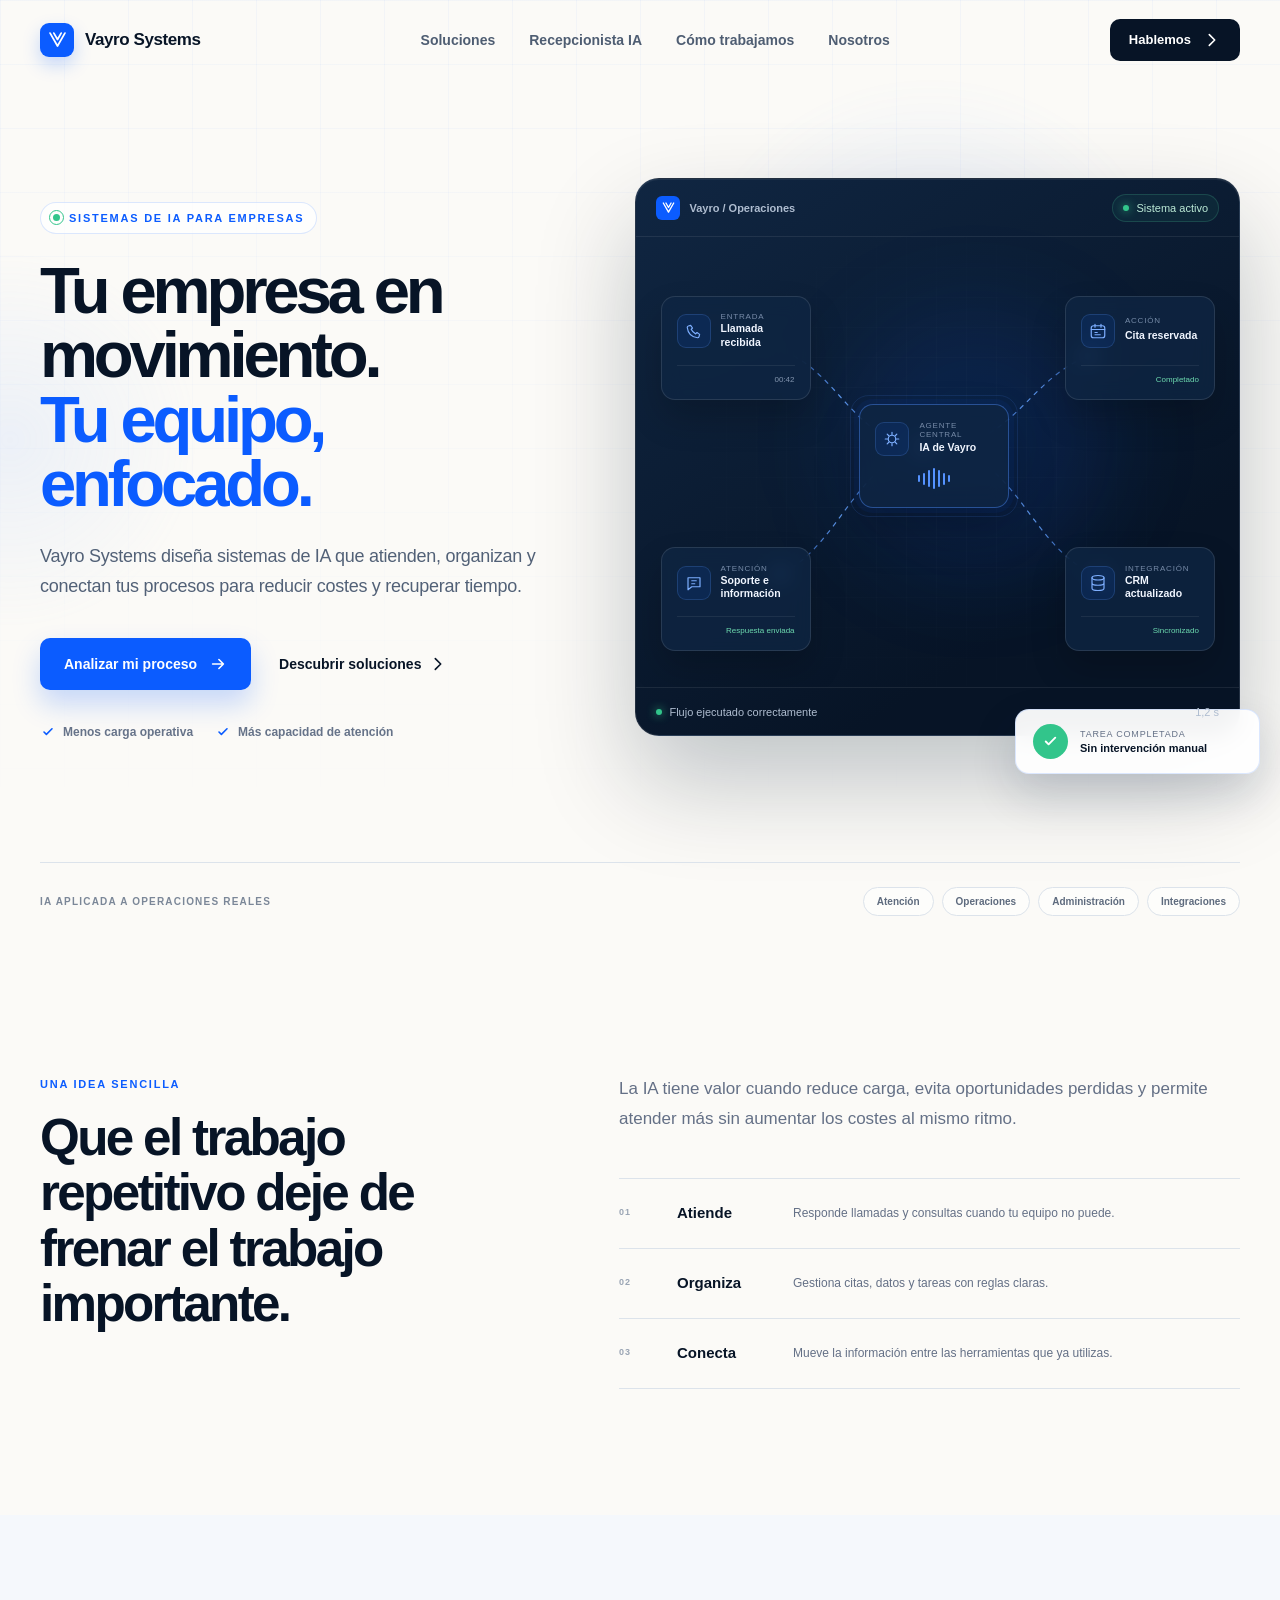
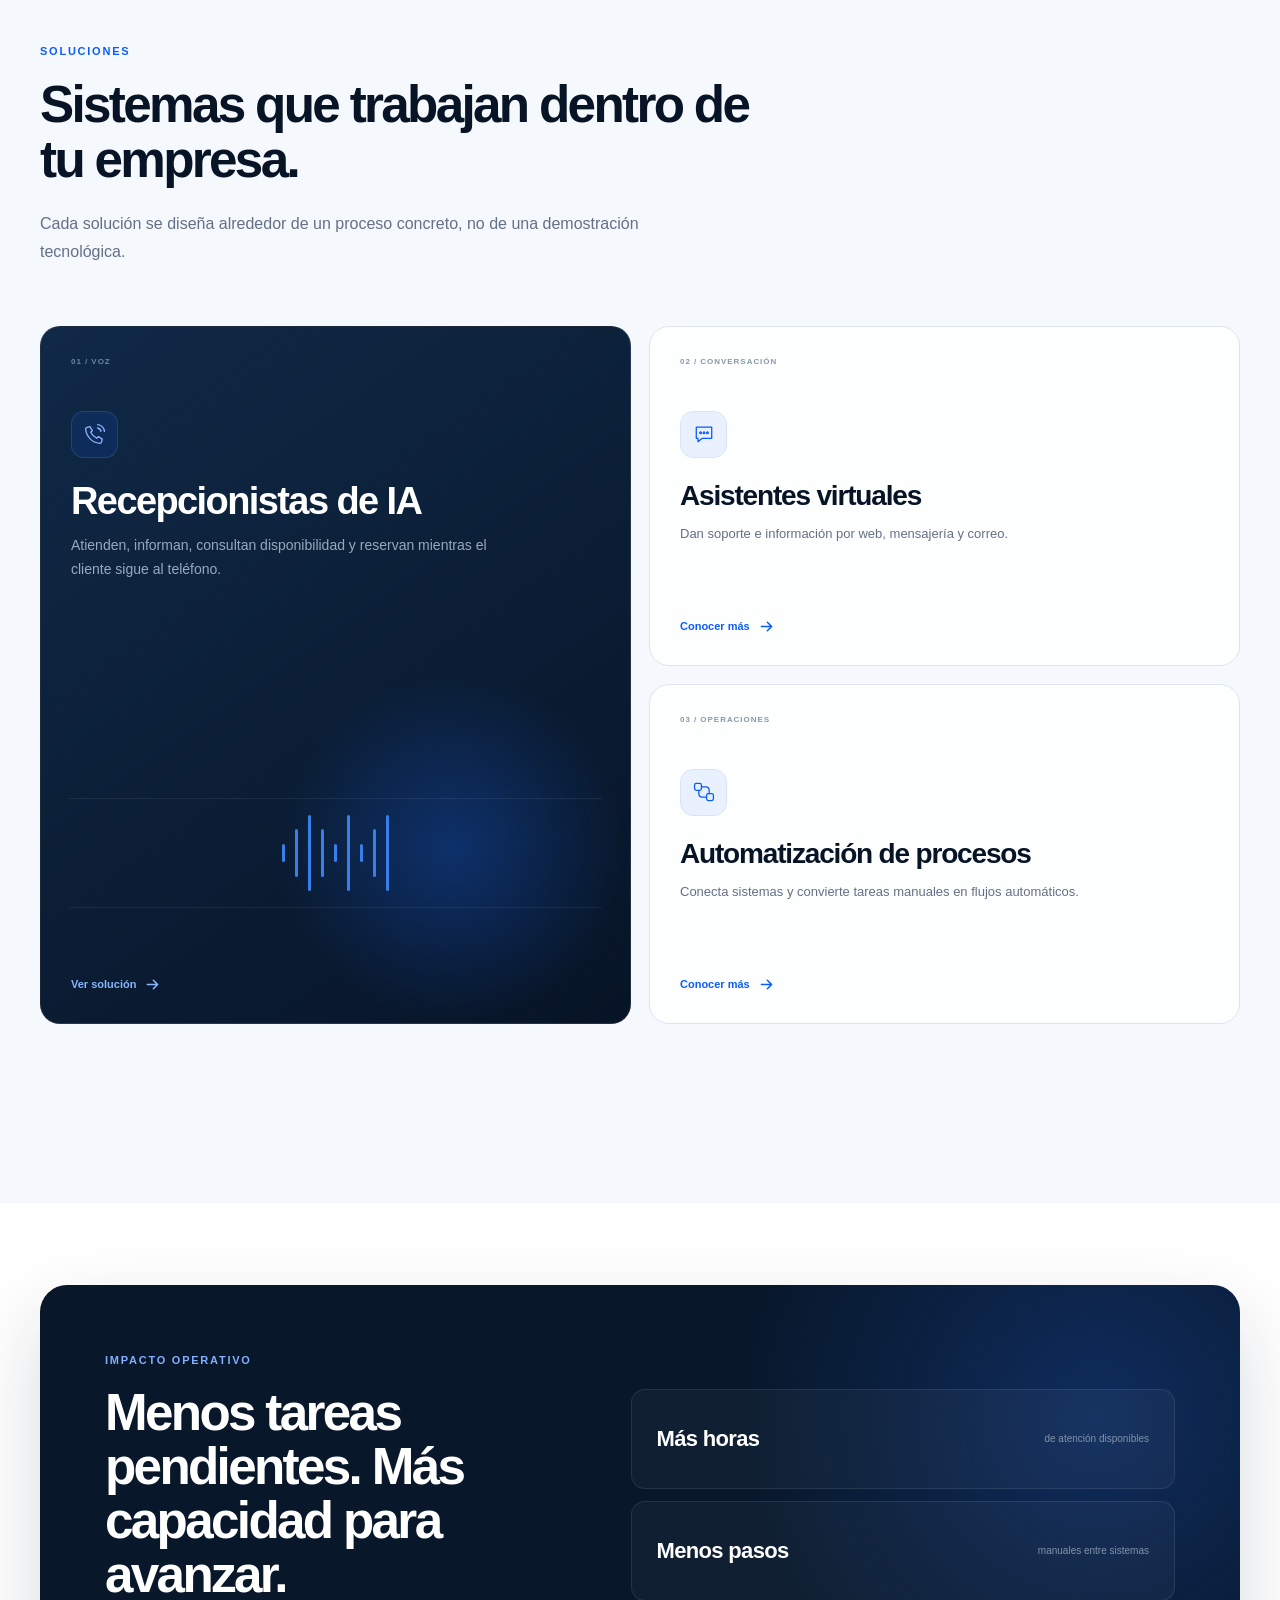
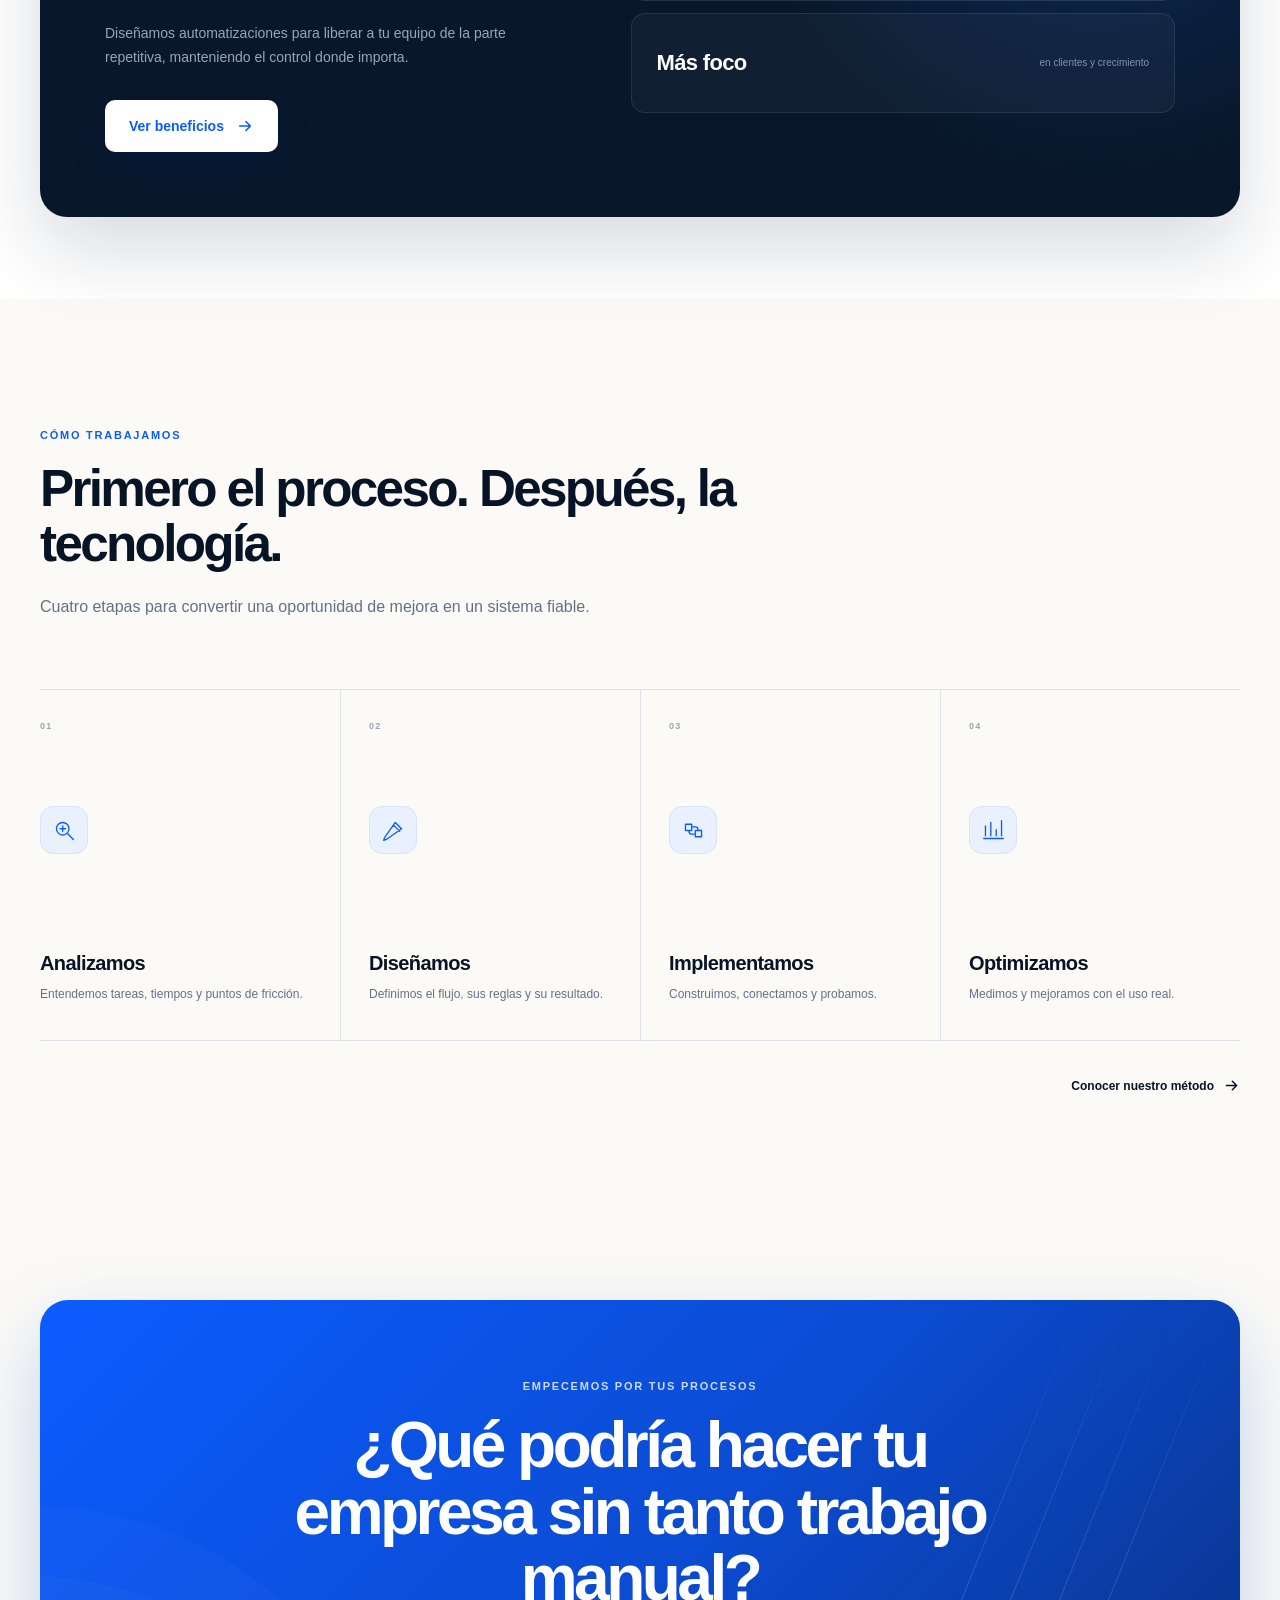
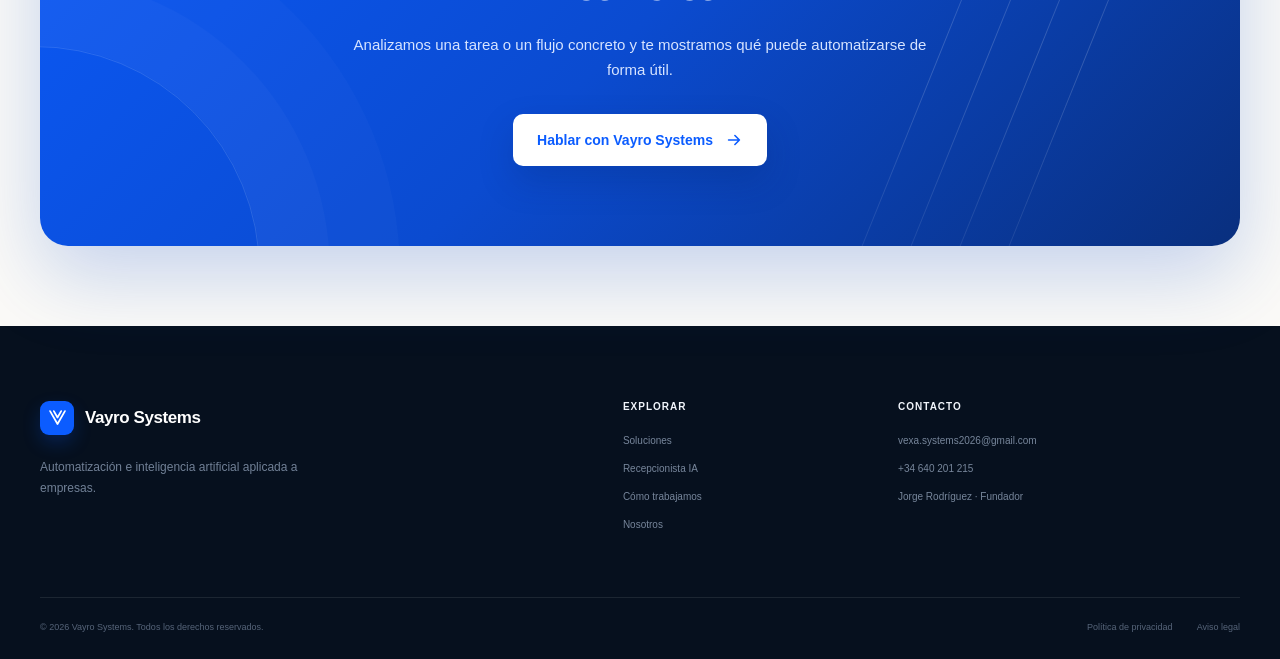
==== commit a948f188: "Add files via upload" ====
--- a/index.html
+++ b/index.html
@@ -4,62 +4,44 @@
   <meta charset="utf-8">
   <meta name="viewport" content="width=device-width, initial-scale=1">
   <meta name="theme-color" content="#071426">
-
-  <title>Vexa Systems | Automatización e Inteligencia Artificial para Empresas</title>
-  <meta name="description" content="Automatizamos procesos empresariales con inteligencia artificial. Recepcionistas de IA, asistentes virtuales e integraciones diseñadas para reducir costes y ahorrar tiempo.">
+  <title>Vayro Systems | Automatización e Inteligencia Artificial para Empresas</title>
+  <meta name="description" content="Vayro Systems diseña recepcionistas, asistentes y automatizaciones de IA que reducen costes, recuperan tiempo y conectan los procesos de tu empresa.">
   <meta name="robots" content="index, follow">
-  <link rel="canonical" href="https://vexasystems.es/">
-
   <meta property="og:type" content="website">
   <meta property="og:locale" content="es_ES">
-  <meta property="og:title" content="Vexa Systems | Automatización e IA para empresas">
-  <meta property="og:description" content="Tecnología que convierte tareas manuales en procesos eficientes, conectados y escalables.">
-  <meta property="og:url" content="https://vexasystems.es/">
-  <meta property="og:site_name" content="Vexa Systems">
-
+  <meta property="og:title" content="Vayro Systems | Automatización e IA para empresas">
+  <meta property="og:description" content="Sistemas de IA aplicados a atención, operaciones y procesos empresariales.">
+  <meta property="og:site_name" content="Vayro Systems">
   <link rel="icon" type="image/svg+xml" href="favicon.svg">
   <link rel="stylesheet" href="styles.css">
   <script src="script.js" defer></script>
 </head>
-
-<body>
+<body class="page-home">
   <a class="skip-link" href="#contenido">Saltar al contenido</a>
 
-  <header class="site-header" id="inicio">
+  <header class="site-header">
     <div class="container nav-wrap">
-      <a class="brand" href="#inicio" aria-label="Vexa Systems, inicio">
-        <span class="brand-mark" aria-hidden="true">
-          <svg viewBox="0 0 40 40" role="img">
-            <path d="M9 10.5 20 29.7 31 10.5M14.6 10.5 20 20l5.4-9.5"/>
-          </svg>
-        </span>
-        <span>Vexa <strong>Systems</strong></span>
+      <a class="brand" href="index.html" aria-label="Vayro Systems, inicio">
+        <span class="brand-mark" aria-hidden="true"><svg viewBox="0 0 40 40"><path d="M9 10.5 20 29.7 31 10.5M14.6 10.5 20 20l5.4-9.5"/></svg></span>
+        <span>Vayro <strong>Systems</strong></span>
       </a>
-
       <nav class="desktop-nav" aria-label="Navegación principal">
-        <a href="#soluciones">Soluciones</a>
-        <a href="#como-funciona">Cómo funciona</a>
-        <a href="#beneficios">Beneficios</a>
-        <a href="#nosotros">Nosotros</a>
+        <a href="soluciones.html">Soluciones</a>
+        <a href="recepcionista-ia.html">Recepcionista IA</a>
+        <a href="como-trabajamos.html">Cómo trabajamos</a>
+        <a href="nosotros.html">Nosotros</a>
       </nav>
-
-      <a class="button button-small button-nav" href="#contacto">
-        Hablemos
-        <svg viewBox="0 0 20 20" aria-hidden="true"><path d="m7 4 6 6-6 6"/></svg>
-      </a>
-
-      <button class="menu-toggle" type="button" aria-label="Abrir menú" aria-expanded="false" aria-controls="mobile-menu">
-        <span></span><span></span>
-      </button>
+      <a class="button button-small button-nav" href="contacto.html">Hablemos <svg viewBox="0 0 20 20" aria-hidden="true"><path d="m7 4 6 6-6 6"/></svg></a>
+      <button class="menu-toggle" type="button" aria-label="Abrir menú" aria-expanded="false" aria-controls="mobile-menu"><span></span><span></span></button>
     </div>
-
     <nav class="mobile-nav" id="mobile-menu" aria-label="Navegación móvil" aria-hidden="true">
       <div class="container mobile-nav-inner">
-        <a href="#soluciones">Soluciones</a>
-        <a href="#como-funciona">Cómo funciona</a>
-        <a href="#beneficios">Beneficios</a>
-        <a href="#nosotros">Sobre nosotros</a>
-        <a href="#contacto">Contacto</a>
+        <a href="index.html" aria-current="page">Inicio</a>
+        <a href="soluciones.html">Soluciones</a>
+        <a href="recepcionista-ia.html">Recepcionista IA</a>
+        <a href="como-trabajamos.html">Cómo trabajamos</a>
+        <a href="nosotros.html">Nosotros</a>
+        <a href="contacto.html">Contacto</a>
       </div>
     </nav>
   </header>
@@ -70,24 +52,13 @@
       <div class="hero-glow glow-two" aria-hidden="true"></div>
       <div class="container hero-grid">
         <div class="hero-copy reveal">
-          <div class="eyebrow">
-            <span class="status-dot" aria-hidden="true"></span>
-            Sistemas de IA para empresas
-          </div>
-          <h1 id="hero-title">Tu empresa, más eficiente <span>por diseño.</span></h1>
-          <p class="hero-lead">Diseñamos asistentes, recepcionistas y automatizaciones con inteligencia artificial que reducen costes, recuperan tiempo y mantienen tu negocio en marcha.</p>
-
+          <div class="eyebrow"><span class="status-dot" aria-hidden="true"></span>Sistemas de IA para empresas</div>
+          <h1 id="hero-title">Tu empresa en movimiento. <span>Tu equipo, enfocado.</span></h1>
+          <p class="hero-lead">Vayro Systems diseña sistemas de IA que atienden, organizan y conectan tus procesos para reducir costes y recuperar tiempo.</p>
           <div class="hero-actions">
-            <a class="button button-primary" href="#contacto">
-              Solicitar una consulta
-              <svg viewBox="0 0 20 20" aria-hidden="true"><path d="M4 10h12M11 5l5 5-5 5"/></svg>
-            </a>
-            <a class="text-link" href="#soluciones">
-              Explorar soluciones
-              <svg viewBox="0 0 20 20" aria-hidden="true"><path d="m7 4 6 6-6 6"/></svg>
-            </a>
-          </div>
-
+            <a class="button button-primary" href="contacto.html">Analizar mi proceso <svg viewBox="0 0 20 20" aria-hidden="true"><path d="M4 10h12M11 5l5 5-5 5"/></svg></a>
+            <a class="text-link" href="soluciones.html">Descubrir soluciones <svg viewBox="0 0 20 20" aria-hidden="true"><path d="m7 4 6 6-6 6"/></svg></a>
+          </div>
           <div class="hero-proof" aria-label="Beneficios principales">
             <span><svg viewBox="0 0 20 20" aria-hidden="true"><path d="m5 10 3 3 7-7"/></svg> Menos carga operativa</span>
             <span><svg viewBox="0 0 20 20" aria-hidden="true"><path d="m5 10 3 3 7-7"/></svg> Más capacidad de atención</span>
@@ -98,421 +69,126 @@
           <div class="visual-frame">
             <div class="frame-topbar">
               <div class="frame-brand">
-                <span class="mini-mark">V</span>
-                <span>Vexa / Operaciones</span>
+                <span class="mini-mark" aria-hidden="true"><svg viewBox="0 0 40 40"><path d="M9 10.5 20 29.7 31 10.5M14.6 10.5 20 20l5.4-9.5"/></svg></span>
+                <span>Vayro / Operaciones</span>
               </div>
               <div class="live-pill"><span></span> Sistema activo</div>
             </div>
-
             <div class="automation-canvas">
               <svg class="connection-lines" viewBox="0 0 620 450" preserveAspectRatio="none" aria-hidden="true">
-                <defs>
-                  <linearGradient id="line-gradient" x1="0" x2="1">
-                    <stop offset="0" stop-color="#2a6af3" stop-opacity=".12"/>
-                    <stop offset=".5" stop-color="#66a4ff" stop-opacity=".9"/>
-                    <stop offset="1" stop-color="#2a6af3" stop-opacity=".12"/>
-                  </linearGradient>
-                </defs>
-                <path class="flow-line line-a" d="M114 108 C210 108,210 211,306 211"/>
-                <path class="flow-line line-b" d="M306 211 C404 211,406 112,509 112"/>
-                <path class="flow-line line-c" d="M306 211 C404 211,406 344,509 344"/>
-                <path class="flow-line line-d" d="M306 211 C218 211,207 344,114 344"/>
-                <circle class="signal signal-a" r="4"><animateMotion dur="3.4s" repeatCount="indefinite" path="M114 108 C210 108,210 211,306 211"/></circle>
-                <circle class="signal signal-b" r="4"><animateMotion dur="4s" repeatCount="indefinite" path="M306 211 C404 211,406 112,509 112"/></circle>
-                <circle class="signal signal-c" r="4"><animateMotion dur="3.7s" repeatCount="indefinite" path="M306 211 C404 211,406 344,509 344"/></circle>
-                <circle class="signal signal-d" r="4"><animateMotion dur="3.8s" repeatCount="indefinite" path="M306 211 C218 211,207 344,114 344"/></circle>
+                <defs><linearGradient id="line-gradient" x1="0" x2="1"><stop offset="0" stop-color="#2a6af3" stop-opacity=".12"/><stop offset=".5" stop-color="#66a4ff" stop-opacity=".9"/><stop offset="1" stop-color="#2a6af3" stop-opacity=".12"/></linearGradient></defs>
+                <path class="flow-line" d="M114 108 C210 108,210 211,306 211"/><path class="flow-line" d="M306 211 C404 211,406 112,509 112"/><path class="flow-line" d="M306 211 C404 211,406 344,509 344"/><path class="flow-line" d="M306 211 C218 211,207 344,114 344"/>
+                <circle class="signal" r="4"><animateMotion dur="3.4s" repeatCount="indefinite" path="M114 108 C210 108,210 211,306 211"/></circle>
+                <circle class="signal" r="4"><animateMotion dur="4s" repeatCount="indefinite" path="M306 211 C404 211,406 112,509 112"/></circle>
+                <circle class="signal" r="4"><animateMotion dur="3.7s" repeatCount="indefinite" path="M306 211 C404 211,406 344,509 344"/></circle>
+                <circle class="signal" r="4"><animateMotion dur="3.8s" repeatCount="indefinite" path="M306 211 C218 211,207 344,114 344"/></circle>
               </svg>
-
-              <div class="flow-node node-call">
-                <span class="node-icon"><svg viewBox="0 0 24 24" aria-hidden="true"><path d="M7.5 4.5 10 8 8.2 9.8a13 13 0 0 0 6 6L16 14l3.5 2.5-.8 3a2 2 0 0 1-2 1.5C9.1 20.1 3.9 14.9 3 7.3a2 2 0 0 1 1.5-2z"/></svg></span>
-                <small>Entrada</small>
-                <strong>Llamada recibida</strong>
-                <span class="node-meta">00:42</span>
-              </div>
-
-              <div class="flow-node node-ai main-node">
-                <span class="node-icon"><svg viewBox="0 0 24 24" aria-hidden="true"><path d="M12 3v3M12 18v3M3 12h3M18 12h3M5.6 5.6l2.1 2.1M16.3 16.3l2.1 2.1M18.4 5.6l-2.1 2.1M7.7 16.3l-2.1 2.1"/><circle cx="12" cy="12" r="5"/></svg></span>
-                <small>Agente central</small>
-                <strong>IA de Vexa</strong>
-                <div class="node-wave" aria-hidden="true">
-                  <i></i><i></i><i></i><i></i><i></i><i></i><i></i>
-                </div>
-              </div>
-
-              <div class="flow-node node-calendar">
-                <span class="node-icon"><svg viewBox="0 0 24 24" aria-hidden="true"><rect x="3" y="5" width="18" height="16" rx="3"/><path d="M8 3v4M16 3v4M3 10h18M8 14h3M8 17h7"/></svg></span>
-                <small>Acción</small>
-                <strong>Cita reservada</strong>
-                <span class="node-success">Completado</span>
-              </div>
-
-              <div class="flow-node node-support">
-                <span class="node-icon"><svg viewBox="0 0 24 24" aria-hidden="true"><path d="M4 5h16v12H9l-5 4z"/><path d="M9 9h6M9 13h4"/></svg></span>
-                <small>Atención</small>
-                <strong>Soporte e información</strong>
-                <span class="node-success">Respuesta enviada</span>
-              </div>
-
-              <div class="flow-node node-crm">
-                <span class="node-icon"><svg viewBox="0 0 24 24" aria-hidden="true"><ellipse cx="12" cy="5" rx="8" ry="3"/><path d="M4 5v7c0 1.7 3.6 3 8 3s8-1.3 8-3V5M4 12v7c0 1.7 3.6 3 8 3s8-1.3 8-3v-7"/></svg></span>
-                <small>Integración</small>
-                <strong>CRM actualizado</strong>
-                <span class="node-success">Sincronizado</span>
-              </div>
+              <div class="flow-node node-call"><span class="node-icon"><svg viewBox="0 0 24 24"><path d="M7.5 4.5 10 8 8.2 9.8a13 13 0 0 0 6 6L16 14l3.5 2.5-.8 3a2 2 0 0 1-2 1.5C9.1 20.1 3.9 14.9 3 7.3a2 2 0 0 1 1.5-2z"/></svg></span><small>Entrada</small><strong>Llamada recibida</strong><span class="node-meta">00:42</span></div>
+              <div class="flow-node node-ai main-node"><span class="node-icon"><svg viewBox="0 0 24 24"><path d="M12 3v3M12 18v3M3 12h3M18 12h3M5.6 5.6l2.1 2.1M16.3 16.3l2.1 2.1M18.4 5.6l-2.1 2.1M7.7 16.3l-2.1 2.1"/><circle cx="12" cy="12" r="5"/></svg></span><small>Agente central</small><strong>IA de Vayro</strong><div class="node-wave" aria-hidden="true"><i></i><i></i><i></i><i></i><i></i><i></i><i></i></div></div>
+              <div class="flow-node node-calendar"><span class="node-icon"><svg viewBox="0 0 24 24"><rect x="3" y="5" width="18" height="16" rx="3"/><path d="M8 3v4M16 3v4M3 10h18M8 14h3M8 17h7"/></svg></span><small>Acción</small><strong>Cita reservada</strong><span class="node-success">Completado</span></div>
+              <div class="flow-node node-support"><span class="node-icon"><svg viewBox="0 0 24 24"><path d="M4 5h16v12H9l-5 4zM9 9h6M9 13h4"/></svg></span><small>Atención</small><strong>Soporte e información</strong><span class="node-success">Respuesta enviada</span></div>
+              <div class="flow-node node-crm"><span class="node-icon"><svg viewBox="0 0 24 24"><ellipse cx="12" cy="5" rx="8" ry="3"/><path d="M4 5v7c0 1.7 3.6 3 8 3s8-1.3 8-3V5M4 12v7c0 1.7 3.6 3 8 3s8-1.3 8-3v-7"/></svg></span><small>Integración</small><strong>CRM actualizado</strong><span class="node-success">Sincronizado</span></div>
             </div>
-
-            <div class="frame-footer">
-              <span><i></i> Flujo ejecutado correctamente</span>
-              <span>1,2 s</span>
-            </div>
-          </div>
-
-          <div class="floating-result">
-            <span class="result-check"><svg viewBox="0 0 20 20" aria-hidden="true"><path d="m5 10 3 3 7-7"/></svg></span>
-            <div><small>Tarea completada</small><strong>Sin intervención manual</strong></div>
-          </div>
-        </div>
-      </div>
-
+            <div class="frame-footer"><span><i></i> Flujo ejecutado correctamente</span><span>1,2 s</span></div>
+          </div>
+          <div class="floating-result"><span class="result-check"><svg viewBox="0 0 20 20"><path d="m5 10 3 3 7-7"/></svg></span><div><small>Tarea completada</small><strong>Sin intervención manual</strong></div></div>
+        </div>
+      </div>
       <div class="container hero-bottom reveal">
-        <span>Automatización aplicada a resultados reales</span>
-        <div class="hero-tags" aria-label="Áreas de aplicación">
-          <span>Atención al cliente</span>
-          <span>Operaciones</span>
-          <span>Administración</span>
-          <span>Integraciones</span>
-        </div>
-      </div>
-    </section>
-
-    <section class="problem section-pad" aria-labelledby="problem-title">
-      <div class="container">
-        <div class="section-intro section-intro-wide reveal">
-          <div>
-            <span class="section-kicker">El coste de lo manual</span>
-            <h2 id="problem-title">Tu equipo no debería invertir horas en tareas que pueden resolverse solas.</h2>
-          </div>
-          <p>Cada llamada sin respuesta, dato copiado a mano o cita gestionada de forma repetitiva consume capacidad. Diseñamos sistemas que absorben esa carga sin perder el trato humano.</p>
-        </div>
-
-        <div class="problem-grid">
-          <article class="problem-item reveal">
-            <span class="problem-number">01</span>
-            <div class="line-icon"><svg viewBox="0 0 32 32" aria-hidden="true"><path d="M10 6.5 13 11l-2.5 2.3a18 18 0 0 0 8.2 8.2L21 19l4.5 3-.8 3.5a2.5 2.5 0 0 1-2.6 2C11.8 26.5 5.5 20.2 4.5 9.9A2.5 2.5 0 0 1 6.5 7zM21 6l5 5M26 6l-5 5"/></svg></div>
-            <h3>Oportunidades que se pierden</h3>
-            <p>Llamadas sin atender, respuestas tardías y clientes que no encuentran disponibilidad cuando la necesitan.</p>
-          </article>
-          <article class="problem-item reveal reveal-delay-sm">
-            <span class="problem-number">02</span>
-            <div class="line-icon"><svg viewBox="0 0 32 32" aria-hidden="true"><circle cx="16" cy="16" r="11"/><path d="M16 9v8l5 3M8 4 4 8M24 4l4 4"/></svg></div>
-            <h3>Horas que no vuelven</h3>
-            <p>Correos repetitivos, gestión de agenda e introducción de datos que desplazan el trabajo de mayor valor.</p>
-          </article>
-          <article class="problem-item reveal reveal-delay-lg">
-            <span class="problem-number">03</span>
-            <div class="line-icon"><svg viewBox="0 0 32 32" aria-hidden="true"><path d="M6 9h20v15H6zM10 5h12v4M11 15h10M11 19h7"/><path d="m23 26 3-3 3 3"/></svg></div>
-            <h3>Procesos que no escalan</h3>
-            <p>Más volumen obliga a sumar carga operativa cuando los sistemas actuales dependen siempre de una persona.</p>
-          </article>
-        </div>
-      </div>
-    </section>
-
-    <section class="solutions section-pad" id="soluciones" aria-labelledby="solutions-title">
+        <span>IA aplicada a operaciones reales</span>
+        <div class="hero-tags"><span>Atención</span><span>Operaciones</span><span>Administración</span><span>Integraciones</span></div>
+      </div>
+    </section>
+
+    <section class="home-promise section-pad" aria-labelledby="promise-title">
+      <div class="container promise-grid">
+        <div class="section-heading reveal">
+          <span class="section-kicker">Una idea sencilla</span>
+          <h2 id="promise-title">Que el trabajo repetitivo deje de frenar el trabajo importante.</h2>
+        </div>
+        <div class="promise-copy reveal reveal-delay-sm">
+          <p>La IA tiene valor cuando reduce carga, evita oportunidades perdidas y permite atender más sin aumentar los costes al mismo ritmo.</p>
+          <div class="promise-points">
+            <div><span>01</span><strong>Atiende</strong><p>Responde llamadas y consultas cuando tu equipo no puede.</p></div>
+            <div><span>02</span><strong>Organiza</strong><p>Gestiona citas, datos y tareas con reglas claras.</p></div>
+            <div><span>03</span><strong>Conecta</strong><p>Mueve la información entre las herramientas que ya utilizas.</p></div>
+          </div>
+        </div>
+      </div>
+    </section>
+
+    <section class="solutions home-solutions section-pad" aria-labelledby="home-solutions-title">
       <div class="container">
         <div class="section-heading reveal">
           <span class="section-kicker">Soluciones</span>
-          <h2 id="solutions-title">IA integrada en el trabajo real de tu empresa.</h2>
-          <p>No añadimos otra herramienta aislada. Creamos sistemas conectados con tus procesos, tus canales y tus objetivos.</p>
-        </div>
-
-        <div class="solutions-grid">
-          <article class="solution-card solution-featured reveal">
-            <div class="card-topline">
-              <span class="card-index">01</span>
-              <span class="card-label">Servicio destacado</span>
-            </div>
-            <div class="card-copy">
-              <span class="solution-icon"><svg viewBox="0 0 28 28" aria-hidden="true"><path d="M8 5.5 11 10 9 12a15 15 0 0 0 7 7l2-2 4.5 3-.8 3.2a2.2 2.2 0 0 1-2.3 1.7C10.5 23.8 4.2 17.5 3.1 8.6a2.2 2.2 0 0 1 1.7-2.3z"/><path d="M17 7a5 5 0 0 1 4 4M17 3a9 9 0 0 1 8 8"/></svg></span>
-              <h3>Recepcionistas de IA</h3>
-              <p>Atienden llamadas, conversan de forma natural, resuelven consultas y gestionan citas según las reglas de tu negocio.</p>
-              <ul class="feature-list">
-                <li>Atención ampliada o 24/7</li>
-                <li>Agenda y disponibilidad en tiempo real</li>
-                <li>Transferencia a tu equipo cuando hace falta</li>
-              </ul>
-              <a href="#recepcionista">Ver cómo funciona <svg viewBox="0 0 20 20" aria-hidden="true"><path d="M4 10h12M11 5l5 5-5 5"/></svg></a>
-            </div>
-            <div class="voice-visual" aria-hidden="true">
-              <div class="voice-header"><span><i></i> En conversación</span><small>00:42</small></div>
-              <div class="voice-ring">
-                <span class="voice-core"><svg viewBox="0 0 24 24"><path d="M12 3a4 4 0 0 0-4 4v5a4 4 0 0 0 8 0V7a4 4 0 0 0-4-4Z"/><path d="M5 11v1a7 7 0 0 0 14 0v-1M12 19v3M8 22h8"/></svg></span>
-              </div>
-              <div class="waveform-bars">
-                <i></i><i></i><i></i><i></i><i></i><i></i><i></i><i></i><i></i><i></i><i></i><i></i><i></i><i></i><i></i><i></i><i></i><i></i><i></i>
-              </div>
-              <p>“Tengo dos horarios disponibles para el jueves.”</p>
-            </div>
-          </article>
-
-          <article class="solution-card compact-card reveal reveal-delay-sm">
-            <div class="card-topline"><span class="card-index">02</span></div>
-            <span class="solution-icon"><svg viewBox="0 0 28 28" aria-hidden="true"><path d="M5 6h18v13H12l-5 4v-4H5z"/><circle cx="10" cy="12.5" r="1"/><circle cx="14" cy="12.5" r="1"/><circle cx="18" cy="12.5" r="1"/></svg></span>
-            <h3>Asistentes virtuales</h3>
-            <p>Agentes inteligentes para web, WhatsApp, correo y otros canales, alineados con la información de tu empresa.</p>
-            <div class="mini-channel-row"><span>Web</span><span>Chat</span><span>Correo</span></div>
-          </article>
-
-          <article class="solution-card compact-card reveal reveal-delay-lg">
-            <div class="card-topline"><span class="card-index">03</span></div>
-            <span class="solution-icon"><svg viewBox="0 0 28 28" aria-hidden="true"><rect x="3" y="4" width="8" height="8" rx="2"/><rect x="17" y="16" width="8" height="8" rx="2"/><path d="M11 8h5a4 4 0 0 1 4 4v4M17 20h-5a4 4 0 0 1-4-4v-4"/></svg></span>
-            <h3>Procesos conectados</h3>
-            <p>Unimos CRM, calendarios, bases de datos, formularios y correo para que la información avance sin trabajo manual.</p>
-            <div class="mini-process" aria-hidden="true"><i></i><b></b><i></i><b></b><i></i></div>
-          </article>
-
-          <article class="solution-card custom-card reveal">
-            <div class="custom-copy">
-              <div class="card-topline"><span class="card-index">04</span><span class="card-label dark-label">A medida</span></div>
-              <span class="solution-icon"><svg viewBox="0 0 28 28" aria-hidden="true"><path d="m14 3 2 4.5L21 9l-3.5 3.6.8 5L14 15.4 9.7 18l.8-5.3L7 9l5-1.5z"/><path d="M5 19v5h5M23 19v5h-5"/></svg></span>
-              <h3>Agentes y automatizaciones a medida</h3>
-              <p>Analizamos cómo opera tu empresa y construimos una solución específica: desde una tarea concreta hasta un flujo completo entre departamentos.</p>
-            </div>
-            <div class="custom-map" aria-hidden="true">
-              <svg viewBox="0 0 450 170" preserveAspectRatio="xMidYMid meet">
-                <path d="M34 84h78c25 0 28-44 57-44h60c31 0 30 88 64 88h122"/>
-                <path d="M112 84h75c25 0 28 44 57 44h49"/>
-                <circle cx="34" cy="84" r="8"/><circle cx="112" cy="84" r="8"/><circle cx="229" cy="40" r="8"/><circle cx="293" cy="128" r="8"/><circle cx="415" cy="128" r="8"/>
-              </svg>
-              <span class="map-label label-one">Entrada</span><span class="map-label label-two">IA</span><span class="map-label label-three">Resultado</span>
-            </div>
-          </article>
-        </div>
-      </div>
-    </section>
-
-    <section class="reception section-pad" id="recepcionista" aria-labelledby="reception-title">
-      <div class="reception-orb" aria-hidden="true"></div>
-      <div class="container">
-        <div class="reception-heading reveal">
-          <span class="section-kicker kicker-light">Recepcionista de IA</span>
-          <h2 id="reception-title">Una llamada. Una conversación natural. Un proceso resuelto.</h2>
-          <p>La IA escucha, comprende el contexto y actúa en tus sistemas mientras el cliente sigue al teléfono.</p>
-        </div>
-
-        <div class="reception-demo">
-          <div class="call-panel reveal">
-            <div class="call-top">
-              <div><span class="call-avatar">VS</span><div><small>Recepcionista Vexa</small><strong>Llamada en curso</strong></div></div>
-              <span class="call-time">00:42</span>
-            </div>
-            <div class="call-wave" aria-hidden="true">
-              <i></i><i></i><i></i><i></i><i></i><i></i><i></i><i></i><i></i><i></i><i></i><i></i><i></i><i></i><i></i><i></i><i></i><i></i><i></i><i></i><i></i><i></i><i></i><i></i><i></i><i></i><i></i><i></i>
-            </div>
-            <div class="conversation">
-              <div class="message message-client"><small>Cliente</small><p>Hola, quería pedir cita para el jueves por la tarde.</p></div>
-              <div class="message message-ai"><small>IA de Vexa</small><p>Claro. Tengo disponibilidad a las 17:00 o a las 18:30. ¿Qué hora prefieres?</p></div>
-            </div>
-            <div class="booking-confirmed">
-              <span><svg viewBox="0 0 20 20" aria-hidden="true"><path d="m5 10 3 3 7-7"/></svg></span>
-              <div><small>Google Calendar</small><strong>Cita creada · Jueves, 17:00</strong></div>
-              <em>Ahora</em>
-            </div>
-          </div>
-
-          <div class="flow-steps reveal reveal-delay-sm" aria-label="Flujo de la llamada automatizada">
-            <div class="flow-step is-active"><span>01</span><div><small>Entrada</small><strong>El cliente llama</strong></div><i></i></div>
-            <div class="flow-step"><span>02</span><div><small>Conversación</small><strong>La IA comprende</strong></div><i></i></div>
-            <div class="flow-step"><span>03</span><div><small>Consulta</small><strong>Comprueba disponibilidad</strong></div><i></i></div>
-            <div class="flow-step"><span>04</span><div><small>Acción</small><strong>Reserva y actualiza</strong></div><i></i></div>
-            <div class="flow-output">
-              <span>Resultado</span>
-              <p>Cliente atendido, cita confirmada y datos sincronizados. Sin interrumpir a tu equipo.</p>
-            </div>
-          </div>
-        </div>
-      </div>
-    </section>
-
-    <section class="impact section-pad" id="beneficios" aria-labelledby="impact-title">
-      <div class="container">
-        <div class="section-heading reveal">
-          <span class="section-kicker">Impacto operativo</span>
-          <h2 id="impact-title">Menos costes. Más productividad. Más tiempo.</h2>
-          <p>La automatización se mide en capacidad recuperada: menos tareas repetitivas y más horas disponibles para clientes, ventas y crecimiento.</p>
-        </div>
-
-        <div class="time-example reveal">
-          <div class="example-head">
-            <span>Ejemplo orientativo</span>
-            <p>Imagina automatizar <strong>3 horas</strong> de tareas administrativas cada día.</p>
-          </div>
-          <div class="time-math">
-            <div><strong>3</strong><span>horas / día</span></div>
-            <i>×</i>
-            <div><strong>20</strong><span>días / mes</span></div>
-            <i>=</i>
-            <div class="time-result"><strong>60</strong><span>horas / mes</span></div>
-            <i>→</i>
-            <div class="time-year"><strong>720</strong><span>horas / año</span></div>
-          </div>
-          <div class="example-note"><svg viewBox="0 0 24 24" aria-hidden="true"><path d="M12 3v18M3 12h18"/></svg><p>Capacidad que tu equipo puede dedicar a trabajo de mayor valor.</p><small>Cálculo ilustrativo basado en 20 días laborables al mes.</small></div>
-        </div>
-
-        <div class="comparison reveal">
-          <div class="comparison-side before-side">
-            <span class="compare-label">Antes</span>
-            <h3>Operaciones que dependen de estar siempre disponibles.</h3>
-            <ul>
-              <li><span></span>Recepción saturada en horas punta</li>
-              <li><span></span>Llamadas y oportunidades perdidas</li>
-              <li><span></span>Información copiada manualmente</li>
-              <li><span></span>Capacidad limitada por la carga diaria</li>
-            </ul>
-          </div>
-          <div class="comparison-divider" aria-hidden="true"><span>V</span></div>
-          <div class="comparison-side after-side">
-            <span class="compare-label">Con Vexa Systems</span>
-            <h3>Procesos conectados que trabajan junto a tu equipo.</h3>
-            <ul>
-              <li><span><svg viewBox="0 0 16 16"><path d="m3 8 3 3 7-7"/></svg></span>Atención automatizada y consistente</li>
-              <li><span><svg viewBox="0 0 16 16"><path d="m3 8 3 3 7-7"/></svg></span>Datos sincronizados entre sistemas</li>
-              <li><span><svg viewBox="0 0 16 16"><path d="m3 8 3 3 7-7"/></svg></span>Menos carga administrativa</li>
-              <li><span><svg viewBox="0 0 16 16"><path d="m3 8 3 3 7-7"/></svg></span>Más capacidad sin escalar costes al mismo ritmo</li>
-            </ul>
-          </div>
-        </div>
-      </div>
-    </section>
-
-    <section class="process section-pad" id="como-funciona" aria-labelledby="process-title">
+          <h2 id="home-solutions-title">Sistemas que trabajan dentro de tu empresa.</h2>
+          <p>Cada solución se diseña alrededor de un proceso concreto, no de una demostración tecnológica.</p>
+        </div>
+        <div class="route-card-grid">
+          <a class="route-card route-card-featured reveal" href="recepcionista-ia.html">
+            <span class="route-index">01 / Voz</span>
+            <span class="route-icon"><svg viewBox="0 0 28 28"><path d="M8 5.5 11 10 9 12a15 15 0 0 0 7 7l2-2 4.5 3-.8 3.2a2.2 2.2 0 0 1-2.3 1.7C10.5 23.8 4.2 17.5 3.1 8.6a2.2 2.2 0 0 1 1.7-2.3zM17 7a5 5 0 0 1 4 4M17 3a9 9 0 0 1 8 8"/></svg></span>
+            <div><h3>Recepcionistas de IA</h3><p>Atienden, informan, consultan disponibilidad y reservan mientras el cliente sigue al teléfono.</p></div>
+            <span class="route-link">Ver solución <svg viewBox="0 0 20 20"><path d="M4 10h12M11 5l5 5-5 5"/></svg></span>
+            <div class="route-wave" aria-hidden="true"><i></i><i></i><i></i><i></i><i></i><i></i><i></i><i></i><i></i></div>
+          </a>
+          <a class="route-card reveal reveal-delay-sm" href="soluciones.html#asistentes">
+            <span class="route-index">02 / Conversación</span>
+            <span class="route-icon"><svg viewBox="0 0 28 28"><path d="M5 6h18v13H12l-5 4v-4H5z"/><circle cx="10" cy="12.5" r="1"/><circle cx="14" cy="12.5" r="1"/><circle cx="18" cy="12.5" r="1"/></svg></span>
+            <div><h3>Asistentes virtuales</h3><p>Dan soporte e información por web, mensajería y correo.</p></div>
+            <span class="route-link">Conocer más <svg viewBox="0 0 20 20"><path d="M4 10h12M11 5l5 5-5 5"/></svg></span>
+          </a>
+          <a class="route-card reveal reveal-delay-lg" href="soluciones.html#automatizacion">
+            <span class="route-index">03 / Operaciones</span>
+            <span class="route-icon"><svg viewBox="0 0 28 28"><rect x="3" y="4" width="8" height="8" rx="2"/><rect x="17" y="16" width="8" height="8" rx="2"/><path d="M11 8h5a4 4 0 0 1 4 4v4M17 20h-5a4 4 0 0 1-4-4v-4"/></svg></span>
+            <div><h3>Automatización de procesos</h3><p>Conecta sistemas y convierte tareas manuales en flujos automáticos.</p></div>
+            <span class="route-link">Conocer más <svg viewBox="0 0 20 20"><path d="M4 10h12M11 5l5 5-5 5"/></svg></span>
+          </a>
+        </div>
+        <a class="section-more reveal" href="soluciones.html">Explorar todas las soluciones <svg viewBox="0 0 20 20"><path d="M4 10h12M11 5l5 5-5 5"/></svg></a>
+      </div>
+    </section>
+
+    <section class="home-impact" aria-labelledby="impact-title">
+      <div class="container impact-shell reveal">
+        <div class="impact-copy">
+          <span class="section-kicker kicker-light">Impacto operativo</span>
+          <h2 id="impact-title">Menos tareas pendientes. Más capacidad para avanzar.</h2>
+          <p>Diseñamos automatizaciones para liberar a tu equipo de la parte repetitiva, manteniendo el control donde importa.</p>
+          <a class="button button-light" href="soluciones.html">Ver beneficios <svg viewBox="0 0 20 20"><path d="M4 10h12M11 5l5 5-5 5"/></svg></a>
+        </div>
+        <div class="impact-facts">
+          <div><strong>Más horas</strong><span>de atención disponibles</span></div>
+          <div><strong>Menos pasos</strong><span>manuales entre sistemas</span></div>
+          <div><strong>Más foco</strong><span>en clientes y crecimiento</span></div>
+        </div>
+      </div>
+    </section>
+
+    <section class="process section-pad home-process" aria-labelledby="process-title">
       <div class="container">
         <div class="section-heading reveal">
           <span class="section-kicker">Cómo trabajamos</span>
-          <h2 id="process-title">Del proceso manual a un sistema que funciona.</h2>
-          <p>Empezamos por entender el negocio. La tecnología viene después.</p>
-        </div>
-
-        <ol class="process-list">
-          <li class="process-item reveal">
-            <span class="process-num">01</span>
-            <div class="process-icon"><svg viewBox="0 0 28 28" aria-hidden="true"><circle cx="12" cy="12" r="7"/><path d="m17 17 7 7M9 12h6M12 9v6"/></svg></div>
-            <div><h3>Analizamos</h3><p>Mapeamos tareas, tiempos, puntos de fricción y herramientas actuales.</p></div>
-          </li>
-          <li class="process-item reveal reveal-delay-sm">
-            <span class="process-num">02</span>
-            <div class="process-icon"><svg viewBox="0 0 28 28" aria-hidden="true"><path d="M4 22 16 5l7 7L6 24l-3 1zM14 8l7 7"/></svg></div>
-            <div><h3>Diseñamos</h3><p>Definimos el flujo ideal, sus reglas y el resultado que debe conseguir.</p></div>
-          </li>
-          <li class="process-item reveal reveal-delay-lg">
-            <span class="process-num">03</span>
-            <div class="process-icon"><svg viewBox="0 0 28 28" aria-hidden="true"><path d="M5 7h7v7H5zM16 14h7v7h-7zM12 10h4a3 3 0 0 1 3 3v1M16 18h-4a3 3 0 0 1-3-3v-1"/></svg></div>
-            <div><h3>Implementamos</h3><p>Construimos, integramos y probamos la solución en un entorno controlado.</p></div>
-          </li>
-          <li class="process-item reveal">
-            <span class="process-num">04</span>
-            <div class="process-icon"><svg viewBox="0 0 28 28" aria-hidden="true"><path d="M5 20V9M11 20V5M17 20v-7M23 20V3M3 23h22"/></svg></div>
-            <div><h3>Optimizamos</h3><p>Medimos el uso y mejoramos el sistema a medida que evoluciona tu negocio.</p></div>
-          </li>
+          <h2 id="process-title">Primero el proceso. Después, la tecnología.</h2>
+          <p>Cuatro etapas para convertir una oportunidad de mejora en un sistema fiable.</p>
+        </div>
+        <ol class="process-list compact-process">
+          <li class="process-item reveal"><span class="process-num">01</span><div class="process-icon"><svg viewBox="0 0 28 28"><circle cx="12" cy="12" r="7"/><path d="m17 17 7 7M9 12h6M12 9v6"/></svg></div><div><h3>Analizamos</h3><p>Entendemos tareas, tiempos y puntos de fricción.</p></div></li>
+          <li class="process-item reveal reveal-delay-sm"><span class="process-num">02</span><div class="process-icon"><svg viewBox="0 0 28 28"><path d="M4 22 16 5l7 7L6 24l-3 1zM14 8l7 7"/></svg></div><div><h3>Diseñamos</h3><p>Definimos el flujo, sus reglas y su resultado.</p></div></li>
+          <li class="process-item reveal reveal-delay-lg"><span class="process-num">03</span><div class="process-icon"><svg viewBox="0 0 28 28"><path d="M5 7h7v7H5zM16 14h7v7h-7zM12 10h4a3 3 0 0 1 3 3v1M16 18h-4a3 3 0 0 1-3-3v-1"/></svg></div><div><h3>Implementamos</h3><p>Construimos, conectamos y probamos.</p></div></li>
+          <li class="process-item reveal"><span class="process-num">04</span><div class="process-icon"><svg viewBox="0 0 28 28"><path d="M5 20V9M11 20V5M17 20v-7M23 20V3M3 23h22"/></svg></div><div><h3>Optimizamos</h3><p>Medimos y mejoramos con el uso real.</p></div></li>
         </ol>
-      </div>
-    </section>
-
-    <section class="integrations section-pad" aria-labelledby="integrations-title">
-      <div class="container integrations-grid">
-        <div class="integrations-copy reveal">
-          <span class="section-kicker">Integraciones</span>
-          <h2 id="integrations-title">Tus herramientas, trabajando como un único sistema.</h2>
-          <p>Conectamos los canales y plataformas que ya utilizas para que la información fluya, las tareas se activen y el equipo mantenga el control.</p>
-          <div class="integration-badges">
-            <span>Calendarios</span><span>CRM</span><span>Correo</span><span>APIs</span><span>Bases de datos</span><span>Formularios</span>
-          </div>
-          <a class="text-link" href="#contacto">Consultar una integración <svg viewBox="0 0 20 20" aria-hidden="true"><path d="M4 10h12M11 5l5 5-5 5"/></svg></a>
-        </div>
-
-        <div class="integration-map reveal reveal-delay" aria-label="Diagrama de herramientas conectadas con Vexa Systems">
-          <svg class="map-lines" viewBox="0 0 620 500" preserveAspectRatio="xMidYMid meet" aria-hidden="true">
-            <path d="M310 250C228 250 218 105 132 105"/><path d="M310 250C220 250 214 389 128 389"/><path d="M310 250C402 250 405 105 494 105"/><path d="M310 250C402 250 405 389 494 389"/><path d="M310 250H95"/><path d="M310 250h215"/>
-          </svg>
-          <div class="integration-core"><span class="brand-mark"><svg viewBox="0 0 40 40"><path d="M9 10.5 20 29.7 31 10.5M14.6 10.5 20 20l5.4-9.5"/></svg></span><strong>Vexa</strong><small>Automation core</small></div>
-          <div class="tool-node tool-calendar"><span><svg viewBox="0 0 24 24"><rect x="3" y="5" width="18" height="16" rx="3"/><path d="M8 3v4M16 3v4M3 10h18"/></svg></span><strong>Calendario</strong></div>
-          <div class="tool-node tool-chat"><span><svg viewBox="0 0 24 24"><path d="M4 5h16v12H9l-5 4z"/></svg></span><strong>Mensajería</strong></div>
-          <div class="tool-node tool-crm"><span><svg viewBox="0 0 24 24"><circle cx="9" cy="8" r="3"/><path d="M3 19a6 6 0 0 1 12 0M16 7h5M18.5 4.5v5"/></svg></span><strong>CRM</strong></div>
-          <div class="tool-node tool-mail"><span><svg viewBox="0 0 24 24"><rect x="3" y="5" width="18" height="14" rx="2"/><path d="m4 7 8 6 8-6"/></svg></span><strong>Correo</strong></div>
-          <div class="tool-node tool-database"><span><svg viewBox="0 0 24 24"><ellipse cx="12" cy="5" rx="8" ry="3"/><path d="M4 5v7c0 1.7 3.6 3 8 3s8-1.3 8-3V5M4 12v7c0 1.7 3.6 3 8 3s8-1.3 8-3v-7"/></svg></span><strong>Datos</strong></div>
-          <div class="tool-node tool-api"><span><svg viewBox="0 0 24 24"><path d="m8 5-5 7 5 7M16 5l5 7-5 7M14 3l-4 18"/></svg></span><strong>API</strong></div>
-        </div>
-      </div>
-    </section>
-
-    <section class="about section-pad" id="nosotros" aria-labelledby="about-title">
-      <div class="container about-grid">
-        <div class="about-statement reveal">
-          <span class="section-kicker kicker-light">Sobre Vexa</span>
-          <h2 id="about-title">La IA aporta valor cuando resuelve problemas reales.</h2>
-        </div>
-        <div class="about-copy reveal reveal-delay-sm">
-          <p class="about-lead">Vexa Systems nace para ayudar a las empresas a aplicar inteligencia artificial de forma práctica, medible y adaptada a cómo trabajan de verdad.</p>
-          <p>Diseñamos automatizaciones que reducen trabajo manual, mejoran la atención al cliente y permiten operar con más eficiencia. Sin promesas abstractas: empezamos por el proceso, definimos el objetivo y construimos la tecnología alrededor.</p>
-          <div class="founder-card">
-            <span class="founder-monogram">JR</span>
-            <div><strong>Jorge Rodríguez</strong><small>Fundador de Vexa Systems</small></div>
-          </div>
-        </div>
-      </div>
-      <div class="about-watermark" aria-hidden="true">VEXA</div>
+        <a class="section-more reveal" href="como-trabajamos.html">Conocer nuestro método <svg viewBox="0 0 20 20"><path d="M4 10h12M11 5l5 5-5 5"/></svg></a>
+      </div>
     </section>
 
     <section class="final-cta" aria-labelledby="cta-title">
       <div class="container cta-box reveal">
         <div class="cta-lines" aria-hidden="true"><i></i><i></i><i></i><i></i></div>
         <span class="section-kicker kicker-light">Empecemos por tus procesos</span>
-        <h2 id="cta-title">¿Cuánto tiempo podría recuperar tu empresa?</h2>
-        <p>Analizamos dónde se concentra el trabajo manual y te mostramos qué puede automatizarse con inteligencia artificial.</p>
-        <a class="button button-light" href="#contacto">Hablar con Vexa Systems <svg viewBox="0 0 20 20" aria-hidden="true"><path d="M4 10h12M11 5l5 5-5 5"/></svg></a>
-      </div>
-    </section>
-
-    <section class="contact section-pad" id="contacto" aria-labelledby="contact-title">
-      <div class="container contact-grid">
-        <div class="contact-copy reveal">
-          <span class="section-kicker">Contacto</span>
-          <h2 id="contact-title">Cuéntanos qué quieres mejorar.</h2>
-          <p>Una primera conversación es suficiente para detectar oportunidades. Te responderemos personalmente para entender tu caso.</p>
-
-          <div class="contact-methods">
-            <a href="mailto:vexa.systems2026@gmail.com">
-              <span><svg viewBox="0 0 24 24" aria-hidden="true"><rect x="3" y="5" width="18" height="14" rx="2"/><path d="m4 7 8 6 8-6"/></svg></span>
-              <div><small>Escríbenos</small><strong>vexa.systems2026@gmail.com</strong></div>
-              <svg class="method-arrow" viewBox="0 0 20 20" aria-hidden="true"><path d="M4 10h12M11 5l5 5-5 5"/></svg>
-            </a>
-            <a href="tel:+34640201215">
-              <span><svg viewBox="0 0 24 24" aria-hidden="true"><path d="M7.5 4.5 10 8 8.2 9.8a13 13 0 0 0 6 6L16 14l3.5 2.5-.8 3a2 2 0 0 1-2 1.5C9.1 20.1 3.9 14.9 3 7.3a2 2 0 0 1 1.5-2z"/></svg></span>
-              <div><small>Llámanos</small><strong>+34 640 201 215</strong></div>
-              <svg class="method-arrow" viewBox="0 0 20 20" aria-hidden="true"><path d="M4 10h12M11 5l5 5-5 5"/></svg>
-            </a>
-          </div>
-
-          <div class="contact-promise"><span></span><p>Sin compromiso. Te diremos con honestidad si tu proceso se puede automatizar y cómo.</p></div>
-        </div>
-
-        <form class="contact-form reveal reveal-delay-sm" id="contact-form" novalidate>
-          <div class="form-head"><div><small>Solicitud inicial</small><strong>Hablemos de tu empresa</strong></div><span>01—05</span></div>
-          <div class="form-row">
-            <label>Nombre <span>*</span><input type="text" name="nombre" autocomplete="name" required placeholder="Tu nombre"></label>
-            <label>Empresa <span>*</span><input type="text" name="empresa" autocomplete="organization" required placeholder="Nombre de la empresa"></label>
-          </div>
-          <div class="form-row">
-            <label>Email <span>*</span><input type="email" name="email" autocomplete="email" required placeholder="nombre@empresa.com"></label>
-            <label>Teléfono <em>Opcional</em><input type="tel" name="telefono" autocomplete="tel" placeholder="+34 600 000 000"></label>
-          </div>
-          <label>¿Qué quieres automatizar? <span>*</span><textarea name="mensaje" rows="5" required placeholder="Cuéntanos brevemente qué tarea o proceso quieres mejorar..."></textarea></label>
-          <div class="form-submit-row">
-            <p>Al enviar, se abrirá tu aplicación de correo con la solicitud preparada.</p>
-            <button class="button button-primary" type="submit">Enviar solicitud <svg viewBox="0 0 20 20" aria-hidden="true"><path d="M4 10h12M11 5l5 5-5 5"/></svg></button>
-          </div>
-          <div class="form-status" role="status" aria-live="polite"></div>
-        </form>
+        <h2 id="cta-title">¿Qué podría hacer tu empresa sin tanto trabajo manual?</h2>
+        <p>Analizamos una tarea o un flujo concreto y te mostramos qué puede automatizarse de forma útil.</p>
+        <a class="button button-light" href="contacto.html">Hablar con Vayro Systems <svg viewBox="0 0 20 20"><path d="M4 10h12M11 5l5 5-5 5"/></svg></a>
       </div>
     </section>
   </main>
@@ -520,14 +196,11 @@
   <footer class="site-footer">
     <div class="container">
       <div class="footer-main">
-        <div class="footer-brand">
-          <a class="brand brand-light" href="#inicio"><span class="brand-mark" aria-hidden="true"><svg viewBox="0 0 40 40"><path d="M9 10.5 20 29.7 31 10.5M14.6 10.5 20 20l5.4-9.5"/></svg></span><span>Vexa <strong>Systems</strong></span></a>
-          <p>Automatización e inteligencia artificial aplicada a empresas.</p>
-        </div>
-        <div class="footer-column"><strong>Navegación</strong><a href="#soluciones">Soluciones</a><a href="#como-funciona">Cómo funciona</a><a href="#beneficios">Beneficios</a><a href="#nosotros">Nosotros</a></div>
+        <div class="footer-brand"><a class="brand brand-light" href="index.html"><span class="brand-mark" aria-hidden="true"><svg viewBox="0 0 40 40"><path d="M9 10.5 20 29.7 31 10.5M14.6 10.5 20 20l5.4-9.5"/></svg></span><span>Vayro <strong>Systems</strong></span></a><p>Automatización e inteligencia artificial aplicada a empresas.</p></div>
+        <div class="footer-column"><strong>Explorar</strong><a href="soluciones.html">Soluciones</a><a href="recepcionista-ia.html">Recepcionista IA</a><a href="como-trabajamos.html">Cómo trabajamos</a><a href="nosotros.html">Nosotros</a></div>
         <div class="footer-column"><strong>Contacto</strong><a href="mailto:vexa.systems2026@gmail.com">vexa.systems2026@gmail.com</a><a href="tel:+34640201215">+34 640 201 215</a><span>Jorge Rodríguez · Fundador</span></div>
       </div>
-      <div class="footer-bottom"><span>© 2026 Vexa Systems. Todos los derechos reservados.</span><div><a href="#" data-placeholder-link>Política de privacidad</a><a href="#" data-placeholder-link>Aviso legal</a></div></div>
+      <div class="footer-bottom"><span>© <span data-year>2026</span> Vayro Systems. Todos los derechos reservados.</span><div><a href="#" data-placeholder-link>Política de privacidad</a><a href="#" data-placeholder-link>Aviso legal</a></div></div>
     </div>
   </footer>
 </body>
--- a/styles.css
+++ b/styles.css
@@ -348,7 +348,9 @@
 }
 
 .frame-brand { display: flex; align-items: center; gap: 9px; font-weight: 650; }
-.mini-mark { width: 24px; height: 24px; display: grid; place-items: center; border-radius: 6px; color: white; background: var(--blue); font-size: 11px; font-weight: 800; }
+.mini-mark { width: 24px; height: 24px; display: grid; place-items: center; border-radius: 6px; color: white; background: var(--blue); }
+.mini-mark svg { width: 19px; }
+.mini-mark path { fill: none; stroke: currentColor; stroke-width: 2.8; stroke-linecap: round; stroke-linejoin: round; }
 .live-pill { padding: 7px 10px; display: inline-flex; align-items: center; gap: 7px; border: 1px solid rgba(92, 221, 167, .18); border-radius: 100px; color: #bcebd7; background: rgba(49, 197, 139, .07); }
 .live-pill span, .frame-footer i { width: 6px; height: 6px; border-radius: 50%; background: var(--green); box-shadow: 0 0 10px var(--green); }
 
@@ -706,25 +708,41 @@
   .brand { font-size: 15px; }.brand-mark { width: 31px; height: 31px; }.brand-mark svg { width: 24px; }
   .menu-toggle { width: 42px; height: 42px; }
   .section-pad { padding: 78px 0; }
-  .section-intro-wide h2,.section-heading h2,.integrations-copy h2,.about h2,.contact-copy h2 { font-size: 38px; }
+  .section-intro-wide h2,.section-heading h2,.integrations-copy h2,.about h2,.contact-copy h2 { font-size: 38px; line-height: 1.06; text-wrap: balance; }
   .hero { min-height: auto; padding: 112px 0 28px; }
-  .hero h1 { margin: 21px 0 19px; font-size: clamp(45px,13vw,58px); line-height: 1.01; }
+  .hero h1 { margin: 21px 0 19px; font-size: clamp(45px,13vw,58px); line-height: 1.01; text-wrap: balance; }
   .hero-lead { font-size: 16px; line-height: 1.62; }
   .hero-actions { align-items: stretch; flex-direction: column; gap: 20px; margin-top: 29px; }.hero-actions .button { width: 100%; }.hero-actions .text-link { justify-content: center; }
   .hero-proof { gap: 10px 20px; margin-top: 27px; }.hero-proof span { font-size: 10px; }
-  .hero-visual { margin-inline: -5px; padding-bottom: 38px; }.visual-frame { border-radius: 18px; }.frame-topbar { min-height: 52px; padding-inline: 14px; }.frame-brand span:last-child { display: none; }.automation-canvas { height: 390px; }.flow-node { width: 118px; min-height: 92px; padding: 10px; grid-template-columns: 28px 1fr; column-gap: 7px; }.node-icon { width: 28px; height: 28px; }.node-icon svg { width: 15px; }.flow-node strong { font-size: 8.5px; }.flow-node small { font-size: 6.5px; }.node-call { left: 2%; top: 8%; }.node-ai { left: 32%; top: 38%; }.node-calendar { right: 2%; top: 8%; }.node-support { left: 2%; bottom: 6%; }.node-crm { right: 2%; bottom: 6%; }.floating-result { right: -5px; min-width: 220px; padding: 12px; }.connection-lines { transform: scale(1.05); }
+  .hero-visual { margin-inline: 0; padding-bottom: 46px; }.visual-frame { border-radius: 18px; }.frame-topbar { min-height: 52px; padding-inline: 14px; }.frame-brand span:last-child { display: none; }.automation-canvas { height: 390px; }.flow-node { width: 118px; min-height: 92px; padding: 10px; grid-template-columns: 28px 1fr; column-gap: 7px; }.node-icon { width: 28px; height: 28px; }.node-icon svg { width: 15px; }.flow-node strong { font-size: 8.5px; line-height: 1.22; }.flow-node small { font-size: 6.5px; line-height: 1.25; }.node-call { left: 2%; top: 8%; }.node-ai { left: 50%; top: 38%; transform: translateX(-50%); }.node-calendar { right: 2%; top: 8%; }.node-support { left: 2%; bottom: 6%; }.node-crm { right: 2%; bottom: 6%; }.floating-result { right: 0; bottom: 0; min-width: 0; width: min(220px,calc(100% - 24px)); padding: 12px; }.connection-lines { transform: scale(1.05); }
   .hero-bottom { align-items: flex-start; flex-direction: column; gap: 16px; }.hero-tags { flex-wrap: wrap; }.hero-tags span { font-size: 8px; }
   .problem-grid { margin-top: 50px; }.problem-item { padding-block: 28px; }.problem-item p { font-size: 13px; }
   .solutions-grid { grid-template-columns: 1fr; margin-top: 46px; }.solution-featured,.compact-card,.custom-card { grid-column: auto; padding: 24px; }.solution-featured { min-height: auto; }.solution-card h3 { font-size: 24px; }.voice-visual { min-height: 330px; padding-inline: 15px; }.compact-card { min-height: 300px; }.compact-card .card-topline { margin-bottom: 34px; }.custom-map { height: 150px; }.map-label { display: none; }
-  .reception-heading h2 { font-size: 40px; }.reception-demo { margin-top: 45px; }.call-panel,.flow-steps { padding: 22px 18px; }.message { width: 93%; }.call-wave { gap: 3px; }.call-wave i:nth-child(n+23) { display: none; }.booking-confirmed { padding: 11px; }.booking-confirmed em { display: none; }.flow-step { min-height: 72px; }
+  .reception-heading h2 { font-size: 40px; line-height: 1.06; text-wrap: balance; }.reception-demo { margin-top: 45px; }.call-panel,.flow-steps { padding: 22px 18px; }.message { width: 93%; }.message p { overflow-wrap: break-word; }.call-wave { gap: 3px; }.call-wave i:nth-child(n+23) { display: none; }.booking-confirmed { padding: 11px; }.booking-confirmed em { display: none; }.flow-step { min-height: 72px; }
   .time-example { margin-top: 45px; }.example-head { align-items: flex-start; flex-direction: column; gap: 13px; padding: 20px; }.time-math { padding: 17px; grid-template-columns: 1fr auto 1fr; gap: 8px; }.time-math > div { min-width: 0; min-height: 110px; }.time-math strong { font-size: 43px; }.time-math span { font-size: 8px; }.time-math > i { font-size: 17px; }.time-math .time-result { min-width: 0; }.example-note { align-items: flex-start; flex-wrap: wrap; padding: 16px 18px; }.example-note small { width: 100%; margin-left: 32px; }
   .comparison { grid-template-columns: 1fr; }.comparison-side { padding: 29px 22px; }.comparison-divider { height: 1px; }.comparison-divider span { left: 50%; }.comparison h3 { font-size: 20px; }
   .process-list { grid-template-columns: 1fr; }.process-item,.process-item + .process-item,.process-item:nth-child(3) { min-height: 275px; padding: 25px 0; border-left: 0; border-top: 1px solid var(--line); }.process-item:first-child { border-top: 0; }.process-icon { margin-top: 45px; }
   .integrations-grid { gap: 48px; }.integration-map { min-height: 440px; }.integration-core { width: 105px; height: 105px; }.tool-node { min-width: 0; width: 95px; padding: 8px; }.tool-node strong { font-size: 7px; }.tool-node > span { width: 27px; height: 27px; }.tool-node svg { width: 14px; }.tool-calendar,.tool-database { left: 3%; }.tool-crm,.tool-api { right: 3%; }.tool-chat { left: 2%; }.tool-mail { right: 2%; }
-  .about-grid { gap: 27px; }.about-lead { margin-top: 18px !important; font-size: 17px !important; }.about-watermark { font-size: 170px; bottom: -50px; }
+  .about-grid { gap: 27px; }.about-lead { margin-top: 18px !important; font-size: 17px !important; }.about-watermark { display: none; }
   .final-cta { padding: 48px 0; }.cta-box { min-height: 480px; padding: 58px 20px; border-radius: 21px; }.cta-box h2 { font-size: 41px; }.cta-box p { font-size: 13px; }.cta-box .button { width: 100%; }
-  .contact-grid { gap: 48px; }.contact-form { padding: 22px 18px; }.form-row { grid-template-columns: 1fr; gap: 0; }.form-submit-row { align-items: stretch; flex-direction: column; }.form-submit-row p { max-width: none; }.form-submit-row .button { width: 100%; }.form-status { text-align: left; }.contact-methods strong { font-size: 10px; }
+  .contact-grid { gap: 48px; }.contact-form { padding: 22px 18px; }.form-row { grid-template-columns: 1fr; gap: 0; }.form-submit-row { align-items: stretch; flex-direction: column; }.form-submit-row p { max-width: none; }.form-submit-row .button { width: 100%; }.form-status { text-align: left; }.contact-methods strong { max-width: 100%; font-size: 10px; overflow-wrap: anywhere; }
   .site-footer { padding-top: 55px; }.footer-main { grid-template-columns: 1fr; gap: 40px; padding-bottom: 45px; }.footer-bottom { align-items: flex-start; flex-direction: column; gap: 15px; line-height: 1.5; }
+}
+
+@media (max-width: 360px) {
+  .eyebrow { padding-inline: 10px; font-size: 9px; letter-spacing: .12em; }
+  .hero h1 { font-size: 42px; }
+  .section-intro-wide h2,.section-heading h2,.integrations-copy h2,.about h2,.contact-copy h2 { font-size: 34px; }
+  .reception-heading h2 { font-size: 36px; }
+  .cta-box h2 { font-size: 36px; }
+  .flow-node { width: 110px; }
+  .flow-node strong { font-size: 8px; }
+  .node-call,.node-support { left: 1.5%; }
+  .node-calendar,.node-crm { right: 1.5%; }
+  .frame-footer { padding-inline: 12px; }
+  .frame-footer span:first-child { max-width: 70%; line-height: 1.25; }
+  .contact-methods a { gap: 9px; }
+  .contact-methods a > span { width: 34px; height: 34px; }
 }
 
 @media (prefers-reduced-motion: reduce) {
@@ -732,3 +750,785 @@
   *, *::before, *::after { animation-duration: .01ms !important; animation-iteration-count: 1 !important; transition-duration: .01ms !important; }
   .reveal { opacity: 1; transform: none; }
 }
+
+/* Multipage system */
+
+.desktop-nav a[aria-current="page"] { color: var(--ink); }
+.desktop-nav a[aria-current="page"]::after { right: 0; }
+.mobile-nav a[aria-current="page"] { color: var(--blue); }
+
+body.page-about:not(.menu-open) .site-header:not(.is-scrolled) .brand,
+body.page-about:not(.menu-open) .site-header:not(.is-scrolled) .desktop-nav a { color: #dbe6f5; }
+body.page-about:not(.menu-open) .site-header:not(.is-scrolled) .desktop-nav a:hover,
+body.page-about:not(.menu-open) .site-header:not(.is-scrolled) .desktop-nav a[aria-current="page"] { color: #ffffff; }
+body.page-about:not(.menu-open) .site-header:not(.is-scrolled) .menu-toggle { border-color: rgba(255,255,255,.18); background: rgba(255,255,255,.04); }
+body.page-about:not(.menu-open) .site-header:not(.is-scrolled) .menu-toggle span { background: #ffffff; }
+body.page-about:not(.menu-open) .site-header:not(.is-scrolled) .button-nav { color: var(--ink); background: #ffffff; }
+
+.breadcrumb {
+  margin-bottom: 34px;
+  display: flex;
+  align-items: center;
+  gap: 9px;
+  color: #8a96a7;
+  font-size: 10px;
+  font-weight: 650;
+}
+
+.breadcrumb a { transition: color .2s ease; }
+.breadcrumb a:hover { color: var(--blue); }
+.breadcrumb-dark { color: #6f829d; }
+.breadcrumb-dark a:hover { color: #a9c6ff; }
+
+.page-hero {
+  position: relative;
+  min-height: 760px;
+  padding: 158px 0 105px;
+  background: var(--paper);
+  isolation: isolate;
+  overflow: hidden;
+}
+
+.page-hero-grid {
+  display: grid;
+  grid-template-columns: .93fr 1.07fr;
+  gap: 90px;
+  align-items: center;
+}
+
+.page-hero-copy h1,
+.contact-hero h1,
+.about-hero h1 {
+  margin: 20px 0 24px;
+  color: var(--ink);
+  font-size: clamp(54px, 5.2vw, 76px);
+  line-height: 1.01;
+  letter-spacing: -.062em;
+  font-weight: 670;
+}
+
+.page-hero-copy > p,
+.contact-hero-inner > p {
+  max-width: 650px;
+  margin: 0;
+  color: #56657a;
+  font-size: 17px;
+  line-height: 1.72;
+}
+
+.system-orbit {
+  position: relative;
+  min-height: 520px;
+  border: 1px solid rgba(255,255,255,.1);
+  border-radius: 25px;
+  color: white;
+  background: radial-gradient(circle at center,rgba(23,100,241,.22),transparent 35%),linear-gradient(145deg,#102642,#071426 72%);
+  box-shadow: var(--shadow-lg);
+  overflow: hidden;
+}
+
+.system-orbit::before,
+.method-blueprint::before {
+  content: "";
+  position: absolute;
+  inset: 0;
+  background-image: linear-gradient(rgba(255,255,255,.027) 1px,transparent 1px),linear-gradient(90deg,rgba(255,255,255,.027) 1px,transparent 1px);
+  background-size: 32px 32px;
+  mask-image: radial-gradient(circle,#000,transparent 82%);
+}
+
+.system-orbit > svg { position: absolute; inset: 7%; width: 86%; height: 86%; }
+.system-orbit > svg path { fill: none; stroke: #477fcf; stroke-width: 1.2; stroke-dasharray: 6 6; }
+.orbit-core { position: absolute; z-index: 2; left: 50%; top: 50%; width: 126px; height: 126px; display: flex; flex-direction: column; align-items: center; justify-content: center; border: 1px solid rgba(104,158,255,.3); border-radius: 50%; background: #0d213a; box-shadow: 0 0 0 15px rgba(11,92,255,.05),0 20px 45px rgba(0,0,0,.25); transform: translate(-50%,-50%); }
+.orbit-core .brand-mark { width: 36px; height: 36px; margin-bottom: 7px; }.orbit-core strong { font-size: 12px; }.orbit-core small { margin-top: 3px; color: #70849f; font-size: 7px; letter-spacing: .08em; text-transform: uppercase; }
+.orbit-node { position: absolute; z-index: 2; width: 148px; min-height: 88px; padding: 15px; border: 1px solid rgba(255,255,255,.1); border-radius: 13px; background: rgba(14,36,63,.9); box-shadow: 0 15px 34px rgba(0,0,0,.18); }
+.orbit-node > span { color: #618fdb; font-size: 8px; font-weight: 750; letter-spacing: .1em; }.orbit-node strong,.orbit-node small { display: block; }.orbit-node strong { margin: 12px 0 4px; color: #eff5ff; font-size: 12px; }.orbit-node small { color: #7186a3; font-size: 8px; }
+.orbit-one { left: 5%; top: 9%; }.orbit-two { right: 5%; top: 9%; }.orbit-three { left: 5%; bottom: 9%; }.orbit-four { right: 5%; bottom: 9%; }
+
+.promise-grid { display: grid; grid-template-columns: .85fr 1.15fr; gap: 120px; align-items: start; }
+.promise-copy > p { max-width: 620px; margin: 0; color: var(--muted); font-size: 17px; line-height: 1.75; }
+.promise-points { margin-top: 44px; border-top: 1px solid var(--line); }
+.promise-points > div { padding: 25px 0; display: grid; grid-template-columns: 42px 100px 1fr; gap: 16px; align-items: start; border-bottom: 1px solid var(--line); }
+.promise-points span { padding-top: 3px; color: #9aa5b4; font-size: 9px; font-weight: 750; letter-spacing: .12em; }.promise-points strong { color: var(--ink); font-size: 15px; }.promise-points p { margin: 0; color: var(--muted); font-size: 12px; line-height: 1.6; }
+
+.home-solutions { background: var(--ice); }
+.route-card-grid { margin-top: 60px; display: grid; grid-template-columns: repeat(2,1fr); gap: 18px; }
+.route-card { position: relative; min-height: 340px; padding: 30px; display: flex; flex-direction: column; align-items: flex-start; border: 1px solid #dce5ef; border-radius: 20px; background: rgba(255,255,255,.85); overflow: hidden; transition: transform .25s ease,border-color .25s ease,box-shadow .25s ease; }
+.route-card:hover { transform: translateY(-5px); border-color: #bcd0f1; box-shadow: 0 20px 45px rgba(25,55,95,.1); }
+.route-card-featured { grid-row: span 2; min-height: 698px; color: white; background: radial-gradient(circle at 70% 75%,rgba(23,101,245,.3),transparent 26%),linear-gradient(145deg,#102947,#071426); border-color: rgba(255,255,255,.08); }
+.route-index { color: #8998ab; font-size: 8px; font-weight: 750; letter-spacing: .12em; text-transform: uppercase; }.route-card-featured .route-index { color: #6887ad; }
+.route-icon { width: 47px; height: 47px; margin-top: 45px; display: grid; place-items: center; border: 1px solid #d8e5f8; border-radius: 13px; color: var(--blue); background: var(--blue-soft); }
+.route-icon svg { width: 24px; fill: none; stroke: currentColor; stroke-width: 1.5; stroke-linecap: round; stroke-linejoin: round; }.route-card-featured .route-icon { border-color: rgba(118,169,255,.18); color: #8ab6ff; background: rgba(11,92,255,.12); }
+.route-card h3 { margin: 22px 0 12px; color: var(--ink); font-size: 28px; line-height: 1.12; letter-spacing: -.042em; }.route-card-featured h3 { color: white; font-size: 38px; }.route-card p { max-width: 430px; margin: 0; color: var(--muted); font-size: 13px; line-height: 1.7; }.route-card-featured p { color: #98a9bf; font-size: 14px; }
+.route-link { margin-top: auto; display: flex; align-items: center; gap: 8px; color: var(--blue); font-size: 11px; font-weight: 750; }.route-link svg,.section-more svg { width: 17px; fill: none; stroke: currentColor; stroke-width: 1.8; stroke-linecap: round; stroke-linejoin: round; transition: transform .2s ease; }.route-card-featured .route-link { color: #8ab6ff; }.route-card:hover .route-link svg,.section-more:hover svg { transform: translateX(4px); }
+.route-wave { position: absolute; left: 28px; right: 28px; bottom: 115px; height: 110px; display: flex; align-items: center; justify-content: center; gap: 10px; border-top: 1px solid rgba(255,255,255,.07); border-bottom: 1px solid rgba(255,255,255,.07); }
+.route-wave i { width: 3px; height: 18px; border-radius: 4px; background: #397fec; animation: bar-wave 1.3s ease-in-out infinite; }.route-wave i:nth-child(2n) { height: 48px; animation-delay: -.3s; }.route-wave i:nth-child(3n) { height: 76px; animation-delay: -.6s; }
+.section-more { width: fit-content; margin: 36px 0 0 auto; display: flex; align-items: center; gap: 9px; color: var(--ink); font-size: 12px; font-weight: 750; }
+
+.home-impact { padding: 82px 0; background: white; }
+.impact-shell { min-height: 480px; padding: 65px; display: grid; grid-template-columns: .9fr 1.1fr; gap: 80px; align-items: center; border-radius: 27px; color: white; background: radial-gradient(circle at 88% 25%,rgba(36,112,255,.24),transparent 32%),#08172a; box-shadow: var(--shadow-lg); }
+.impact-copy h2 { margin: 18px 0; max-width: 580px; font-size: clamp(40px,4vw,57px); line-height: 1.06; letter-spacing: -.052em; font-weight: 650; }.impact-copy p { max-width: 500px; margin: 0 0 30px; color: #96a6bc; font-size: 14px; line-height: 1.75; }
+.impact-facts { display: grid; gap: 12px; }.impact-facts > div { min-height: 100px; padding: 22px 25px; display: flex; align-items: center; justify-content: space-between; gap: 22px; border: 1px solid rgba(255,255,255,.09); border-radius: 14px; background: rgba(255,255,255,.035); }.impact-facts strong { font-size: 22px; letter-spacing: -.03em; }.impact-facts span { max-width: 150px; color: #8293aa; font-size: 10px; line-height: 1.5; text-align: right; }
+
+.service-catalog { background: white; }
+.service-row { margin-top: 80px; padding: 32px; display: grid; grid-template-columns: .86fr 1.14fr; gap: 75px; align-items: stretch; border: 1px solid var(--line); border-radius: 23px; background: #fbfcfe; }
+.service-row + .service-row { margin-top: 20px; }.service-row-reverse .service-copy { order: 2; }.service-row-reverse .service-visual { order: 1; }
+.service-copy { padding: 28px 14px; display: flex; flex-direction: column; align-items: flex-start; }.service-number { color: #97a3b2; font-size: 8px; font-weight: 750; letter-spacing: .12em; text-transform: uppercase; }.service-copy .solution-icon { margin-top: 45px; }.service-copy h3 { margin: 21px 0 13px; color: var(--ink); font-size: 32px; line-height: 1.12; letter-spacing: -.045em; }.service-copy > p { margin: 0; color: var(--muted); font-size: 14px; line-height: 1.75; }.service-copy .text-link { margin-top: 5px; }
+.service-visual { position: relative; min-height: 430px; padding: 35px; border-radius: 17px; color: white; background: linear-gradient(145deg,#102642,#071426); overflow: hidden; }
+.voice-service { display: flex; flex-direction: column; align-items: center; justify-content: center; }.voice-service .voice-ring { margin-bottom: 28px; }.voice-service .waveform-bars { margin-top: 15px; }.voice-service > p { margin: 18px 0 0; color: #aab9cb; font-size: 11px; }
+.chat-service { display: flex; flex-direction: column; justify-content: center; gap: 15px; }.chat-service::before { content: ""; position: absolute; width: 270px; height: 270px; right: -90px; top: -100px; border-radius: 50%; background: rgba(11,92,255,.17); filter: blur(20px); }.chat-bubble { position: relative; z-index: 2; max-width: 82%; padding: 16px 18px; border: 1px solid rgba(255,255,255,.08); border-radius: 13px; background: rgba(255,255,255,.045); }.chat-bubble small { color: #748aa5; font-size: 8px; font-weight: 750; letter-spacing: .08em; text-transform: uppercase; }.chat-bubble p { margin: 7px 0 0; color: #c4cfdd; font-size: 12px; line-height: 1.55; }.chat-answer { align-self: flex-end; border-color: rgba(81,140,255,.22); background: rgba(11,92,255,.13); }.chat-answer small { color: #76a5f7; }.channel-pills { margin-top: 20px; display: flex; justify-content: center; gap: 7px; }.channel-pills span { padding: 7px 11px; border: 1px solid rgba(255,255,255,.08); border-radius: 100px; color: #778aa4; font-size: 8px; }
+.flow-service { display: flex; align-items: center; justify-content: center; gap: 12px; }.flow-chip { position: relative; z-index: 2; padding: 14px 17px; border: 1px solid rgba(255,255,255,.11); border-radius: 10px; color: #9fb0c5; background: #102944; font-size: 9px; font-weight: 700; }.flow-chip-main { color: white; border-color: rgba(90,150,255,.3); background: var(--blue); box-shadow: 0 12px 30px rgba(11,92,255,.3); }.flow-service > i { width: 45px; height: 1px; background: repeating-linear-gradient(to right,#558ce5 0 4px,transparent 4px 8px); }.flow-service > span { position: absolute; bottom: 28px; color: #70839d; font-size: 8px; text-transform: uppercase; letter-spacing: .08em; }
+.custom-service { display: flex; align-items: center; justify-content: center; }.custom-service svg { width: 100%; }.custom-service path { fill: none; stroke: #457ed2; stroke-width: 1.2; stroke-dasharray: 5 5; }.custom-service circle { fill: #1c65e8; stroke: #80b1ff; stroke-width: 2; filter: drop-shadow(0 0 8px rgba(48,119,247,.85)); }.custom-service > span { position: absolute; bottom: 27px; color: #71849e; font-size: 8px; text-transform: uppercase; letter-spacing: .08em; }.custom-service > span:nth-of-type(1) { left: 10%; }.custom-service > span:nth-of-type(2) { left: 45%; }.custom-service > span:nth-of-type(3) { right: 9%; }
+
+.benefit-section { background: var(--paper); }
+.benefit-board { margin-top: 58px; padding: 38px; display: grid; grid-template-columns: 1fr 70px 1fr; align-items: center; border: 1px solid var(--line); border-radius: 22px; background: white; }.benefit-board > div:not(.benefit-arrow) { padding: 24px; }.benefit-board span { color: #8d98a7; font-size: 8px; font-weight: 750; letter-spacing: .1em; text-transform: uppercase; }.benefit-board .benefit-after > span { color: var(--blue); }.benefit-board h3 { max-width: 390px; margin: 20px 0 25px; color: var(--ink); font-size: 25px; line-height: 1.25; letter-spacing: -.035em; }.benefit-board ul { margin: 0; padding: 0; list-style: none; }.benefit-board li { padding: 10px 0; color: var(--muted); font-size: 12px; }.benefit-board li::before { content: ""; width: 6px; height: 6px; margin-right: 10px; display: inline-block; border-radius: 50%; background: #aab4c1; }.benefit-after li::before { background: var(--blue); box-shadow: 0 0 0 4px var(--blue-soft); }.benefit-arrow { width: 50px; height: 50px; display: grid; place-items: center; border: 1px solid var(--line); border-radius: 50%; color: var(--blue); background: var(--ice); }.benefit-arrow svg { width: 20px; fill: none; stroke: currentColor; stroke-width: 1.7; stroke-linecap: round; stroke-linejoin: round; }
+
+.hero-call-card { position: relative; min-height: 500px; padding: 32px; display: flex; flex-direction: column; justify-content: center; border: 1px solid rgba(255,255,255,.1); border-radius: 24px; color: white; background: radial-gradient(circle at 50% 35%,rgba(26,105,249,.23),transparent 28%),linear-gradient(145deg,#102642,#071426); box-shadow: var(--shadow-lg); overflow: hidden; }.hero-call-card::before { content: ""; position: absolute; inset: 0; background-image: linear-gradient(rgba(255,255,255,.025) 1px,transparent 1px),linear-gradient(90deg,rgba(255,255,255,.025) 1px,transparent 1px); background-size: 32px 32px; }.hero-call-card > * { position: relative; }.hero-call-card .call-wave { height: 115px; margin-block: 38px; }.hero-transcript { padding: 17px 18px; border: 1px solid rgba(77,138,248,.2); border-radius: 12px; background: rgba(11,92,255,.12); }.hero-transcript span { color: #75a6fc; font-size: 8px; font-weight: 750; letter-spacing: .08em; text-transform: uppercase; }.hero-transcript p { margin: 7px 0 0; color: #ccdbef; font-size: 12px; line-height: 1.6; }.hero-call-actions { margin-top: 14px; padding-top: 14px; display: flex; justify-content: space-between; border-top: 1px solid rgba(255,255,255,.07); color: #6f829c; font-size: 8px; }.hero-call-actions span:first-child { display: flex; align-items: center; gap: 6px; color: #71d3a9; }.hero-call-actions svg { width: 14px; fill: none; stroke: currentColor; stroke-width: 2; }
+
+.capabilities { background: white; }.capability-grid { margin-top: 60px; display: grid; grid-template-columns: repeat(3,1fr); gap: 16px; }.capability-card { min-height: 315px; padding: 27px; display: flex; flex-direction: column; align-items: flex-start; border: 1px solid var(--line); border-radius: 18px; background: #fbfcfe; }.capability-card > span { align-self: flex-end; color: #a0aab8; font-size: 8px; font-weight: 750; letter-spacing: .1em; }.capability-card .line-icon { margin-top: 19px; }.capability-card h3 { margin: auto 0 12px; color: var(--ink); font-size: 20px; letter-spacing: -.03em; }.capability-card p { margin: 0; color: var(--muted); font-size: 12px; line-height: 1.65; }.capability-card-blue { color: white; border-color: #1764e5; background: linear-gradient(145deg,#1764e5,#0b4bbd); }.capability-card-blue > span,.capability-card-blue p { color: #b8d0fa; }.capability-card-blue h3 { color: white; }.capability-card-blue .line-icon { color: white; border-color: rgba(255,255,255,.18); background: rgba(255,255,255,.1); }
+.use-cases { background: var(--paper); }.case-grid { margin-top: 60px; display: grid; grid-template-columns: repeat(2,1fr); gap: 16px; }.case-card { min-height: 250px; padding: 31px; border: 1px solid var(--line); border-radius: 18px; background: white; }.case-card > span { color: var(--blue); font-size: 8px; font-weight: 750; letter-spacing: .1em; text-transform: uppercase; }.case-card h3 { margin: 45px 0 13px; color: var(--ink); font-size: 22px; letter-spacing: -.032em; }.case-card p { margin: 0; color: var(--muted); font-size: 12px; line-height: 1.65; }
+.faq-section { background: white; }.faq-layout { display: grid; grid-template-columns: .8fr 1.2fr; gap: 100px; align-items: start; }.faq-list { border-top: 1px solid var(--line); }.faq-list details { border-bottom: 1px solid var(--line); }.faq-list summary { padding: 24px 0; display: flex; justify-content: space-between; gap: 20px; color: var(--ink); font-size: 14px; font-weight: 680; cursor: pointer; list-style: none; }.faq-list summary::-webkit-details-marker { display: none; }.faq-list summary span { position: relative; flex: 0 0 auto; width: 22px; height: 22px; border: 1px solid var(--line); border-radius: 50%; }.faq-list summary span::before,.faq-list summary span::after { content: ""; position: absolute; left: 6px; right: 6px; top: 10px; height: 1px; background: var(--blue); }.faq-list summary span::after { transform: rotate(90deg); transition: transform .2s ease; }.faq-list details[open] summary span::after { transform: rotate(0); }.faq-list details p { max-width: 600px; margin: -5px 0 23px; color: var(--muted); font-size: 12px; line-height: 1.7; }
+
+.method-blueprint { position: relative; min-height: 470px; padding: 30px; display: flex; flex-direction: column; border: 1px solid rgba(255,255,255,.1); border-radius: 24px; color: white; background: linear-gradient(145deg,#102642,#071426); box-shadow: var(--shadow-lg); overflow: hidden; }.blueprint-head,.blueprint-flow,.blueprint-result { position: relative; z-index: 2; }.blueprint-head { display: flex; justify-content: space-between; color: #7287a3; font-size: 9px; }.blueprint-head span { font-weight: 700; }.blueprint-head small { padding: 6px 9px; border: 1px solid rgba(61,204,143,.16); border-radius: 100px; color: #78cbaa; background: rgba(50,197,139,.06); }.blueprint-flow { margin: auto 0; display: flex; align-items: center; justify-content: center; }.blueprint-flow > div { width: 82px; height: 82px; display: flex; flex-direction: column; align-items: center; justify-content: center; border: 1px solid rgba(107,160,255,.18); border-radius: 50%; background: rgba(11,92,255,.08); }.blueprint-flow span { color: #5e8fdc; font-size: 8px; }.blueprint-flow strong { margin-top: 8px; font-size: 9px; }.blueprint-flow i { width: 27px; height: 1px; background: repeating-linear-gradient(to right,#4778bf 0 4px,transparent 4px 8px); }.blueprint-result { padding: 15px; display: flex; align-items: center; gap: 11px; border: 1px solid rgba(76,138,244,.17); border-radius: 11px; background: rgba(11,92,255,.07); }.blueprint-result span { width: 29px; height: 29px; display: grid; place-items: center; border-radius: 8px; color: #72d7ac; background: rgba(50,197,139,.1); }.blueprint-result svg { width: 17px; fill: none; stroke: currentColor; stroke-width: 2; }.blueprint-result p { margin: 0; color: #97a9c0; font-size: 9px; line-height: 1.5; }
+.method-section { background: white; }.method-steps { margin-top: 65px; }.method-step { min-height: 345px; padding: 38px 0; display: grid; grid-template-columns: 150px 1fr 240px; gap: 50px; align-items: center; border-top: 1px solid var(--line); }.method-step:last-child { border-bottom: 1px solid var(--line); }.method-step-top { align-self: stretch; display: flex; flex-direction: column; justify-content: space-between; }.method-step-top > span { color: #98a4b4; font-size: 9px; font-weight: 750; letter-spacing: .12em; }.method-step-top .process-icon { margin: 0; }.method-step > div:nth-child(2) > small { color: var(--blue); font-size: 8px; font-weight: 750; letter-spacing: .11em; text-transform: uppercase; }.method-step h3 { margin: 10px 0 13px; color: var(--ink); font-size: 30px; letter-spacing: -.042em; }.method-step p { max-width: 520px; margin: 0; color: var(--muted); font-size: 13px; line-height: 1.7; }.method-step ul { margin: 18px 0 0; padding: 0; display: flex; flex-wrap: wrap; gap: 7px; list-style: none; }.method-step li { padding: 7px 10px; border: 1px solid var(--line); border-radius: 7px; color: #748196; background: var(--ice); font-size: 8px; }.method-step aside { padding: 21px; border: 1px solid #dbe6f4; border-radius: 13px; background: var(--blue-soft); }.method-step aside span,.method-step aside strong { display: block; }.method-step aside span { color: var(--blue); font-size: 8px; font-weight: 750; letter-spacing: .1em; text-transform: uppercase; }.method-step aside strong { margin-top: 10px; color: var(--ink); font-size: 13px; line-height: 1.4; }
+.control-section { color: white; background: var(--ink); }.control-grid { display: grid; grid-template-columns: .85fr 1.15fr; gap: 110px; align-items: center; }.control-copy h2 { margin: 18px 0; font-size: clamp(40px,4vw,57px); line-height: 1.06; letter-spacing: -.052em; font-weight: 650; }.control-copy p { max-width: 520px; margin: 0 0 27px; color: #91a1b7; font-size: 14px; line-height: 1.75; }.text-link-light { color: #a8c6ff; }.control-cards { display: grid; gap: 12px; }.control-cards article { min-height: 115px; padding: 20px; display: flex; align-items: center; gap: 16px; border: 1px solid rgba(255,255,255,.09); border-radius: 14px; background: rgba(255,255,255,.035); }.control-cards article > span { flex: 0 0 auto; width: 44px; height: 44px; display: grid; place-items: center; border: 1px solid rgba(102,158,255,.16); border-radius: 11px; color: #77a7f9; background: rgba(11,92,255,.09); }.control-cards svg { width: 22px; fill: none; stroke: currentColor; stroke-width: 1.5; stroke-linecap: round; stroke-linejoin: round; }.control-cards strong { font-size: 13px; }.control-cards p { margin: 5px 0 0; color: #7e8fa6; font-size: 10px; line-height: 1.55; }
+.delivery-section { background: var(--paper); }.delivery-grid { margin-top: 58px; display: grid; grid-template-columns: repeat(3,1fr); border-top: 1px solid var(--line); border-bottom: 1px solid var(--line); }.delivery-grid article { min-height: 290px; padding: 35px; }.delivery-grid article + article { border-left: 1px solid var(--line); }.delivery-grid span { color: var(--blue); font-size: 8px; font-weight: 750; letter-spacing: .1em; text-transform: uppercase; }.delivery-grid h3 { margin: 75px 0 12px; color: var(--ink); font-size: 21px; letter-spacing: -.03em; }.delivery-grid p { margin: 0; color: var(--muted); font-size: 12px; line-height: 1.65; }
+
+.about-hero { position: relative; min-height: 780px; padding: 160px 0 105px; color: white; background: #08172a; overflow: hidden; }.about-hero-glow { position: absolute; width: 700px; height: 700px; left: -250px; top: -250px; border-radius: 50%; background: radial-gradient(circle,rgba(31,108,251,.22),transparent 67%); }.about-hero-grid { position: relative; z-index: 2; display: grid; grid-template-columns: .9fr 1.1fr; gap: 110px; align-items: center; }.about-hero h1 { color: white; font-size: clamp(60px,7vw,94px); }.about-hero-copy > p { max-width: 650px; margin: 0; color: #98a9bf; font-size: 17px; line-height: 1.72; }.about-manifesto { padding: 43px; border: 1px solid rgba(255,255,255,.09); border-radius: 22px; background: rgba(255,255,255,.035); box-shadow: 0 30px 70px rgba(0,0,0,.2); }.about-manifesto > span { color: #6885a8; font-size: 8px; font-weight: 750; letter-spacing: .12em; text-transform: uppercase; }.about-manifesto blockquote { margin: 75px 0 65px; font-size: 27px; line-height: 1.42; letter-spacing: -.032em; font-weight: 580; }.about-manifesto > div { padding-top: 24px; display: flex; align-items: center; gap: 13px; border-top: 1px solid rgba(255,255,255,.09); }.about-manifesto p { margin: 0; }.about-manifesto strong,.about-manifesto small { display: block; }.about-manifesto strong { font-size: 11px; }.about-manifesto small { margin-top: 4px; color: #71839b; font-size: 8px; }.about-hero-word { position: absolute; left: -30px; bottom: -105px; color: transparent; font-size: 300px; line-height: 1; font-weight: 800; letter-spacing: -.09em; -webkit-text-stroke: 1px rgba(255,255,255,.035); }
+.story-section { background: white; }.story-grid { display: grid; grid-template-columns: .9fr 1.1fr; gap: 120px; }.story-lead { margin-top: 0 !important; color: var(--ink) !important; font-size: 21px !important; line-height: 1.55 !important; letter-spacing: -.02em; }.story-copy p { max-width: 620px; margin: 0 0 19px; color: var(--muted); font-size: 14px; line-height: 1.8; }
+.principles-section { background: var(--ice); }.principles-grid { margin-top: 60px; display: grid; grid-template-columns: repeat(3,1fr); gap: 16px; }.principle-card { min-height: 380px; padding: 29px; display: flex; flex-direction: column; align-items: flex-start; border: 1px solid #dce5ef; border-radius: 19px; background: rgba(255,255,255,.8); }.principle-card > span { align-self: flex-end; color: #9da8b6; font-size: 8px; }.principle-card .line-icon { margin-top: 20px; }.principle-card h3 { margin: auto 0 13px; color: var(--ink); font-size: 24px; letter-spacing: -.035em; }.principle-card p { margin: 0; color: var(--muted); font-size: 12px; line-height: 1.7; }
+.founder-section { background: white; }.founder-grid { display: grid; grid-template-columns: 1fr 1fr; gap: 95px; align-items: center; }.founder-visual { position: relative; min-height: 510px; border-radius: 23px; color: white; background: radial-gradient(circle at 30% 20%,rgba(34,110,250,.28),transparent 35%),#09192d; overflow: hidden; }.founder-visual::before { content: ""; position: absolute; inset: 0; background-image: linear-gradient(rgba(255,255,255,.025) 1px,transparent 1px),linear-gradient(90deg,rgba(255,255,255,.025) 1px,transparent 1px); background-size: 38px 38px; }.founder-symbol { position: absolute; z-index: 2; left: 35px; top: 35px; display: flex; align-items: center; gap: 12px; color: #8496ad; font-size: 9px; }.founder-symbol i { width: 38px; height: 1px; background: #3b5270; }.founder-signature { position: absolute; right: 30px; bottom: -30px; color: transparent; font-size: 330px; line-height: 1; font-weight: 800; -webkit-text-stroke: 1px rgba(255,255,255,.07); }.founder-copy h2 { margin: 18px 0; color: var(--ink); font-size: 54px; letter-spacing: -.052em; }.founder-lead { color: var(--ink) !important; font-size: 19px !important; line-height: 1.55 !important; }.founder-copy > p { max-width: 570px; margin: 0 0 18px; color: var(--muted); font-size: 13px; line-height: 1.75; }.founder-detail { margin-top: 35px; padding-top: 25px; border-top: 1px solid var(--line); }.founder-detail span,.founder-detail strong { display: block; }.founder-detail span { color: var(--blue); font-size: 8px; font-weight: 750; letter-spacing: .1em; text-transform: uppercase; }.founder-detail strong { margin-top: 8px; color: var(--ink); font-size: 11px; }
+.vision-band { padding: 100px 0; color: white; background: var(--blue); }.vision-band .container { text-align: center; }.vision-band span { color: #c6d9ff; font-size: 9px; font-weight: 750; letter-spacing: .14em; text-transform: uppercase; }.vision-band h2 { max-width: 800px; margin: 22px auto 45px; font-size: clamp(43px,5vw,67px); line-height: 1.05; letter-spacing: -.052em; font-weight: 650; }.vision-band .container > div { display: flex; align-items: center; justify-content: center; gap: 25px; }.vision-band p { margin: 0; color: #dbe7ff; font-size: 11px; font-weight: 650; }.vision-band i { width: 5px; height: 5px; border-radius: 50%; background: white; opacity: .5; }
+
+.contact-hero { position: relative; min-height: 620px; padding: 170px 0 100px; display: flex; align-items: center; background: var(--paper); isolation: isolate; overflow: hidden; }.contact-hero-inner { position: relative; z-index: 2; max-width: 950px; text-align: center; }.contact-hero .breadcrumb { justify-content: center; }.contact-hero h1 { max-width: 930px; margin-inline: auto; font-size: clamp(58px,6.2vw,86px); }.contact-hero-inner > p { max-width: 700px; margin-inline: auto; }.contact-page-section { padding-top: 95px; }.next-steps { background: var(--ice); }.next-grid { margin-top: 60px; display: grid; grid-template-columns: repeat(3,1fr); gap: 16px; }.next-grid article { min-height: 270px; padding: 29px; display: flex; flex-direction: column; align-items: flex-start; border: 1px solid #dce5ef; border-radius: 18px; background: white; }.next-grid span { color: var(--blue); font-size: 8px; font-weight: 750; letter-spacing: .11em; }.next-grid h3 { margin: auto 0 12px; color: var(--ink); font-size: 21px; letter-spacing: -.03em; }.next-grid p { margin: 0; color: var(--muted); font-size: 12px; line-height: 1.65; }.contact-note { padding: 95px 0; color: white; background: var(--ink); }.contact-note .container { display: flex; align-items: center; gap: 28px; }.contact-note .brand-mark { flex: 0 0 auto; width: 55px; height: 55px; }.contact-note small { color: #6f829b; font-size: 8px; font-weight: 750; letter-spacing: .11em; text-transform: uppercase; }.contact-note h2 { max-width: 850px; margin: 8px 0 0; font-size: 32px; line-height: 1.25; letter-spacing: -.04em; font-weight: 600; }
+
+@media (max-width: 1100px) {
+  .page-hero-grid { gap: 50px; }
+  .promise-grid,.story-grid { gap: 70px; }
+  .service-row { gap: 40px; }
+  .method-step { grid-template-columns: 120px 1fr 210px; gap: 30px; }
+  .about-hero-grid { gap: 65px; }
+}
+
+@media (max-width: 900px) {
+  .page-hero { padding-top: 130px; }
+  .page-hero-grid { grid-template-columns: 1fr; gap: 55px; }
+  .page-hero-copy { max-width: 750px; }
+  .system-orbit,.hero-call-card,.method-blueprint { width: min(100%,700px); margin-inline: auto; }
+  .promise-grid,.impact-shell,.faq-layout,.control-grid,.story-grid,.founder-grid { grid-template-columns: 1fr; }
+  .promise-grid,.story-grid { gap: 40px; }.impact-shell { gap: 45px; }.control-grid { gap: 50px; }
+  .route-card-grid { grid-template-columns: 1fr; }.route-card-featured { grid-row: auto; min-height: 570px; }
+  .service-row,.service-row-reverse { grid-template-columns: 1fr; gap: 25px; }.service-row-reverse .service-copy,.service-row-reverse .service-visual { order: initial; }
+  .capability-grid,.principles-grid { grid-template-columns: repeat(2,1fr); }
+  .method-step { grid-template-columns: 90px 1fr; }.method-step aside { grid-column: 2; }
+  .delivery-grid,.next-grid { grid-template-columns: 1fr; }.delivery-grid article { min-height: 230px; }.delivery-grid article + article { border-left: 0; border-top: 1px solid var(--line); }
+  .about-hero { padding-top: 135px; }.about-hero-grid { grid-template-columns: 1fr; gap: 45px; }.about-manifesto { max-width: 690px; }
+  .founder-visual { width: min(100%,680px); }.founder-copy { max-width: 680px; }
+}
+
+@media (max-width: 640px) {
+  .breadcrumb { margin-bottom: 25px; }
+  .page-hero { min-height: auto; padding: 112px 0 76px; }
+  .page-hero-copy h1,.contact-hero h1,.about-hero h1 { font-size: 45px; line-height: 1.02; text-wrap: balance; }
+  .page-hero-copy > p,.contact-hero-inner > p,.about-hero-copy > p { font-size: 15px; }
+  .system-orbit { min-height: 430px; border-radius: 19px; }.orbit-node { width: 112px; min-height: 77px; padding: 11px; }.orbit-node strong { margin-top: 8px; font-size: 10px; }.orbit-node small { font-size: 7px; }.orbit-core { width: 103px; height: 103px; }.orbit-one,.orbit-three { left: 3%; }.orbit-two,.orbit-four { right: 3%; }
+  .promise-points > div { grid-template-columns: 35px 80px 1fr; gap: 10px; }.promise-points p { font-size: 10px; }
+  .route-card-grid { margin-top: 44px; }.route-card { min-height: 320px; padding: 23px; }.route-card-featured { min-height: 515px; }.route-card h3,.route-card-featured h3 { font-size: 27px; }.route-wave { left: 22px; right: 22px; bottom: 105px; }.section-more { margin-left: 0; }
+  .home-impact { padding: 48px 0; }.impact-shell { padding: 36px 22px; border-radius: 20px; }.impact-copy h2,.control-copy h2 { font-size: 37px; }.impact-facts > div { align-items: flex-start; flex-direction: column; }.impact-facts span { text-align: left; }
+  .service-row { margin-top: 46px; padding: 18px; }.service-row + .service-row { margin-top: 16px; }.service-copy { padding: 15px 4px; }.service-copy .solution-icon { margin-top: 30px; }.service-copy h3 { font-size: 27px; }.service-visual { min-height: 350px; padding: 22px; }.flow-service { gap: 7px; }.flow-chip { padding: 11px 9px; font-size: 7px; }.flow-service > i { width: 20px; }.custom-service { min-height: 300px; }
+  .benefit-board { padding: 18px; grid-template-columns: 1fr; }.benefit-board > div:not(.benefit-arrow) { padding: 20px 7px; }.benefit-arrow { margin-inline: auto; transform: rotate(90deg); }.benefit-board h3 { font-size: 22px; }
+  .hero-call-card { min-height: 430px; padding: 22px 18px; }.hero-call-card .call-wave { height: 85px; margin-block: 28px; }
+  .capability-grid,.case-grid,.principles-grid { grid-template-columns: 1fr; }.capability-card { min-height: 285px; }.case-card { min-height: 225px; }.case-card h3 { margin-top: 38px; }
+  .faq-layout { gap: 40px; }.faq-list summary { font-size: 13px; }
+  .method-blueprint { min-height: 440px; padding: 22px 15px; }.blueprint-flow > div { width: 62px; height: 62px; }.blueprint-flow i { width: 12px; }.blueprint-flow strong { font-size: 7px; }.blueprint-result p { font-size: 8px; }
+  .method-step { min-height: auto; padding: 32px 0; grid-template-columns: 1fr; gap: 25px; }.method-step-top { height: 48px; flex-direction: row; }.method-step h3 { font-size: 27px; }.method-step aside { grid-column: 1; }.method-step ul { gap: 5px; }
+  .control-cards article { align-items: flex-start; }.delivery-grid article { min-height: 215px; padding: 28px 10px; }.delivery-grid h3 { margin-top: 55px; }
+  .about-hero { min-height: auto; padding: 115px 0 78px; }.about-manifesto { padding: 27px 22px; }.about-manifesto blockquote { margin: 50px 0 45px; font-size: 22px; }.about-hero-word { display: none; }.story-lead { font-size: 18px !important; }
+  .principle-card { min-height: 320px; }.founder-visual { min-height: 390px; }.founder-signature { right: 12px; font-size: 250px; }.founder-copy h2 { font-size: 42px; }.vision-band { padding: 75px 0; }.vision-band h2 { font-size: 40px; }.vision-band .container > div { flex-wrap: wrap; gap: 12px; }
+  .contact-hero { min-height: 560px; padding: 120px 0 75px; }.contact-note { padding: 70px 0; }.contact-note .container { align-items: flex-start; }.contact-note h2 { font-size: 24px; }
+}
+
+@media (max-width: 360px) {
+  .page-hero-copy h1,.contact-hero h1,.about-hero h1 { font-size: 40px; }
+  .orbit-node { width: 104px; }
+  .orbit-node small { display: none; }
+  .promise-points > div { grid-template-columns: 32px 1fr; }.promise-points p { grid-column: 2; }
+  .hero-transcript p { font-size: 10px; }
+  .blueprint-flow > div { width: 57px; height: 57px; }.blueprint-flow i { width: 7px; }
+}
+
+@media (prefers-reduced-motion: reduce) {
+  .route-wave i { animation: none; }
+}
+
+/* Founder visual — enriched blueprint composition */
+.founder-blueprint-card {
+  isolation: isolate;
+  background:
+    radial-gradient(circle at 18% 17%, rgba(36, 112, 249, .27), transparent 29%),
+    radial-gradient(circle at 87% 74%, rgba(21, 83, 190, .16), transparent 32%),
+    #08172a;
+  box-shadow: 0 30px 75px rgba(10, 32, 65, .16);
+}
+.founder-blueprint-card::before {
+  z-index: -2;
+  background-image:
+    linear-gradient(rgba(255, 255, 255, .032) 1px, transparent 1px),
+    linear-gradient(90deg, rgba(255, 255, 255, .032) 1px, transparent 1px);
+  background-size: 34px 34px;
+  mask-image: linear-gradient(to bottom, #000 0%, rgba(0, 0, 0, .7) 72%, transparent 100%);
+}
+.founder-blueprint-card::after {
+  content: "";
+  position: absolute;
+  z-index: 5;
+  inset: 0;
+  border: 1px solid rgba(123, 164, 225, .13);
+  border-radius: inherit;
+  pointer-events: none;
+}
+.founder-blueprint-card .founder-symbol {
+  left: 29px;
+  top: 27px;
+  color: #a4b6ce;
+}
+.founder-blueprint-card .founder-symbol i { background: #48617f; }
+.founder-blueprint-card .brand-mark {
+  width: 34px;
+  height: 34px;
+  box-shadow: 0 9px 24px rgba(8, 65, 172, .3);
+}
+.founder-blueprint {
+  position: absolute;
+  z-index: 2;
+  inset: 87px 24px 103px;
+}
+.founder-blueprint > svg {
+  position: absolute;
+  inset: 0;
+  width: 100%;
+  height: 100%;
+  overflow: visible;
+  fill: #78a8f7;
+}
+.blueprint-route {
+  fill: none;
+  stroke: rgba(107, 160, 244, .43);
+  stroke-width: 1.2;
+  stroke-dasharray: 5 7;
+}
+.blueprint-route-soft {
+  stroke: rgba(107, 160, 244, .16);
+  stroke-dasharray: 2 8;
+}
+.founder-core {
+  position: absolute;
+  left: 50%;
+  top: 47%;
+  width: 210px;
+  min-height: 82px;
+  padding: 15px 18px;
+  display: flex;
+  align-items: center;
+  gap: 14px;
+  border: 1px solid rgba(121, 169, 244, .24);
+  border-radius: 15px;
+  background: rgba(8, 26, 50, .82);
+  box-shadow: 0 18px 40px rgba(0, 0, 0, .24), inset 0 1px rgba(255, 255, 255, .04);
+  backdrop-filter: blur(9px);
+  transform: translate(-50%, -50%);
+}
+.founder-core > span {
+  flex: 0 0 auto;
+  width: 48px;
+  height: 48px;
+  display: grid;
+  place-items: center;
+  border: 1px solid rgba(112, 163, 248, .25);
+  border-radius: 13px;
+  color: #b9d1fa;
+  background: linear-gradient(145deg, rgba(24, 101, 235, .23), rgba(23, 68, 144, .08));
+  font-size: 12px;
+  font-weight: 780;
+  letter-spacing: .08em;
+}
+.founder-core small,
+.founder-core strong { display: block; }
+.founder-core small {
+  margin-bottom: 6px;
+  color: #6681a4;
+  font-size: 7px;
+  font-weight: 700;
+  letter-spacing: .12em;
+  text-transform: uppercase;
+}
+.founder-core strong { color: #f3f7ff; font-size: 11px; letter-spacing: -.01em; }
+.founder-step {
+  position: absolute;
+  width: 112px;
+  padding: 12px 13px;
+  border: 1px solid rgba(128, 164, 219, .15);
+  border-radius: 11px;
+  background: rgba(11, 31, 57, .76);
+  box-shadow: 0 13px 28px rgba(0, 0, 0, .16);
+  backdrop-filter: blur(7px);
+}
+.founder-step small,
+.founder-step strong,
+.founder-step span { display: block; }
+.founder-step small { color: #5f91e2; font-size: 7px; font-weight: 760; letter-spacing: .1em; }
+.founder-step strong { margin: 8px 0 3px; color: #eef4ff; font-size: 10px; }
+.founder-step span { color: #7188a7; font-size: 7px; }
+.founder-step-one { left: 1%; top: 4%; }
+.founder-step-two { right: 0; top: 4%; }
+.founder-step-three { right: 0; bottom: 0; }
+.founder-visual-note {
+  position: absolute;
+  z-index: 3;
+  left: 29px;
+  right: 29px;
+  bottom: 25px;
+  padding-top: 17px;
+  display: flex;
+  align-items: flex-end;
+  justify-content: space-between;
+  gap: 20px;
+  border-top: 1px solid rgba(255, 255, 255, .11);
+}
+.founder-visual-note span,
+.founder-visual-note strong { display: block; }
+.founder-visual-note span {
+  margin-bottom: 5px;
+  color: #6388bd;
+  font-size: 7px;
+  font-weight: 750;
+  letter-spacing: .12em;
+  text-transform: uppercase;
+}
+.founder-visual-note strong { color: #dbe7f8; font-size: 10px; font-weight: 600; }
+.founder-visual-note > small { color: #49627f; font-size: 7px; letter-spacing: .14em; }
+.founder-blueprint-card .founder-signature {
+  z-index: -1;
+  right: -17px;
+  bottom: -70px;
+  font-size: 390px;
+  -webkit-text-stroke-color: rgba(255, 255, 255, .045);
+}
+
+@media (max-width: 640px) {
+  .founder-blueprint-card .founder-symbol { left: 21px; top: 20px; }
+  .founder-blueprint { inset: 76px 16px 99px; }
+  .founder-core { width: 182px; min-height: 74px; padding: 12px; gap: 10px; }
+  .founder-core > span { width: 43px; height: 43px; }
+  .founder-step { width: 96px; padding: 10px; }
+  .founder-step-two { right: 0; }
+  .founder-step-three { right: 2%; }
+  .founder-visual-note { left: 21px; right: 21px; bottom: 19px; }
+  .founder-blueprint-card .founder-signature { font-size: 300px; }
+}
+
+/* About principles — compact dark panel */
+.principles-section {
+  position: relative;
+  color: #fff;
+  background:
+    radial-gradient(circle at 11% 8%, rgba(29, 105, 238, .18), transparent 30%),
+    radial-gradient(circle at 90% 95%, rgba(21, 80, 179, .13), transparent 29%),
+    #071426;
+  overflow: hidden;
+}
+.principles-section::before {
+  content: "";
+  position: absolute;
+  width: 520px;
+  height: 520px;
+  right: -260px;
+  top: -270px;
+  border: 1px solid rgba(255, 255, 255, .035);
+  border-radius: 50%;
+  box-shadow: 0 0 0 70px rgba(255, 255, 255, .012), 0 0 0 140px rgba(255, 255, 255, .008);
+}
+.principles-section .container,
+.principles-section .section-heading { position: relative; z-index: 1; }
+.principles-section .section-kicker { color: #83adf7; }
+.principles-section .section-heading h2 { color: #fff; }
+.principles-grid {
+  margin-top: 58px;
+  padding: 1px;
+  grid-template-columns: repeat(3, minmax(0, 1fr));
+  gap: 1px;
+  border: 1px solid rgba(129, 165, 218, .13);
+  border-radius: 24px;
+  background: rgba(128, 166, 224, .12);
+  box-shadow: 0 30px 70px rgba(0, 0, 0, .2);
+  overflow: hidden;
+}
+.principle-card {
+  position: relative;
+  z-index: 0;
+  min-height: 340px;
+  padding: 29px 28px 27px;
+  display: flex;
+  flex-direction: column;
+  align-items: stretch;
+  border: 0;
+  border-radius: 0;
+  background:
+    linear-gradient(155deg, rgba(24, 75, 151, .18), transparent 44%),
+    #0a1a2e;
+  overflow: hidden;
+}
+.principle-card:nth-child(2) {
+  background:
+    radial-gradient(circle at 86% 12%, rgba(39, 111, 237, .18), transparent 34%),
+    #0b1c31;
+}
+.principle-card:nth-child(3) {
+  background:
+    radial-gradient(circle at 13% 85%, rgba(25, 93, 209, .17), transparent 36%),
+    #09192c;
+}
+.principle-card::before {
+  content: "";
+  position: absolute;
+  z-index: -1;
+  left: 28px;
+  right: 28px;
+  top: 0;
+  height: 2px;
+  background: linear-gradient(90deg, #2374ff, rgba(35, 116, 255, 0));
+}
+.principle-card::after {
+  position: absolute;
+  z-index: -1;
+  right: 15px;
+  top: 47px;
+  color: transparent;
+  font-size: 104px;
+  line-height: 1;
+  font-weight: 800;
+  letter-spacing: -.09em;
+  -webkit-text-stroke: 1px rgba(132, 169, 226, .07);
+}
+.principle-card:nth-child(1)::after { content: "01"; }
+.principle-card:nth-child(2)::after { content: "02"; }
+.principle-card:nth-child(3)::after { content: "03"; }
+.principle-head {
+  display: flex;
+  align-items: center;
+  justify-content: space-between;
+  gap: 16px;
+}
+.principle-head .line-icon {
+  margin: 0;
+  color: #8db7ff;
+  border-color: rgba(107, 161, 255, .18);
+  background: rgba(30, 103, 231, .11);
+}
+.principle-head > span {
+  color: #6282ad;
+  font-size: 7px;
+  font-weight: 760;
+  letter-spacing: .11em;
+  text-transform: uppercase;
+}
+.principle-card h3 {
+  max-width: 260px;
+  margin: 48px 0 13px;
+  color: #f5f8ff;
+  font-size: 25px;
+  line-height: 1.18;
+  letter-spacing: -.038em;
+}
+.principle-card p {
+  margin: 0;
+  color: #91a3bb;
+  font-size: 12px;
+  line-height: 1.68;
+}
+.principle-points {
+  margin-top: auto;
+  padding-top: 18px;
+  display: grid;
+  gap: 9px;
+  border-top: 1px solid rgba(255, 255, 255, .08);
+}
+.principle-points span {
+  display: flex;
+  align-items: center;
+  gap: 9px;
+  color: #c6d4e7;
+  font-size: 8px;
+  font-weight: 600;
+}
+.principle-points i {
+  width: 5px;
+  height: 5px;
+  border-radius: 50%;
+  background: #3f8bff;
+  box-shadow: 0 0 0 4px rgba(63, 139, 255, .09);
+}
+
+/* Founder visual — top-down systems workspace */
+.founder-workspace-card {
+  isolation: isolate;
+  background:
+    radial-gradient(circle at 20% 18%, rgba(34, 111, 247, .25), transparent 28%),
+    radial-gradient(circle at 86% 77%, rgba(23, 82, 185, .15), transparent 31%),
+    #08172a;
+  box-shadow: 0 30px 75px rgba(10, 32, 65, .17);
+}
+.founder-workspace-card::before {
+  z-index: -2;
+  background-image:
+    linear-gradient(rgba(255, 255, 255, .03) 1px, transparent 1px),
+    linear-gradient(90deg, rgba(255, 255, 255, .03) 1px, transparent 1px);
+  background-size: 34px 34px;
+  mask-image: linear-gradient(to bottom, #000 0%, rgba(0, 0, 0, .75) 76%, transparent 100%);
+}
+.founder-workspace-card::after {
+  content: "";
+  position: absolute;
+  z-index: 10;
+  inset: 0;
+  border: 1px solid rgba(123, 164, 225, .13);
+  border-radius: inherit;
+  pointer-events: none;
+}
+.founder-workspace-card .founder-symbol {
+  z-index: 8;
+  left: 29px;
+  top: 27px;
+  color: #a4b6ce;
+}
+.founder-workspace-card .founder-symbol i { background: #48617f; }
+.founder-workspace-card .brand-mark {
+  width: 34px;
+  height: 34px;
+  box-shadow: 0 9px 24px rgba(8, 65, 172, .3);
+}
+.founder-workspace {
+  position: absolute;
+  z-index: 2;
+  inset: 78px 21px 82px;
+  perspective: 900px;
+}
+.workspace-laptop {
+  position: absolute;
+  z-index: 3;
+  left: 50%;
+  top: 9px;
+  width: 62%;
+  height: 218px;
+  transform: translateX(-50%) rotate(-.7deg);
+}
+.workspace-screen {
+  position: absolute;
+  inset: 0 0 12px;
+  padding: 12px 14px;
+  border: 1px solid rgba(123, 169, 240, .22);
+  border-radius: 14px 14px 7px 7px;
+  background:
+    radial-gradient(circle at 50% 55%, rgba(29, 102, 233, .15), transparent 42%),
+    #061120;
+  box-shadow: 0 19px 35px rgba(0, 0, 0, .28), inset 0 1px rgba(255, 255, 255, .04);
+  overflow: hidden;
+}
+.workspace-screen::before {
+  content: "";
+  position: absolute;
+  inset: 38px 0 0;
+  background-image:
+    linear-gradient(rgba(255, 255, 255, .02) 1px, transparent 1px),
+    linear-gradient(90deg, rgba(255, 255, 255, .02) 1px, transparent 1px);
+  background-size: 20px 20px;
+}
+.workspace-screen-head {
+  position: relative;
+  z-index: 2;
+  display: flex;
+  align-items: center;
+  justify-content: space-between;
+  padding-bottom: 10px;
+  border-bottom: 1px solid rgba(255, 255, 255, .06);
+}
+.workspace-screen-head > span { display: flex; gap: 4px; }
+.workspace-screen-head > span i { width: 5px; height: 5px; border-radius: 50%; background: #274563; }
+.workspace-screen-head > span i:first-child { background: #397fed; }
+.workspace-screen-head small { color: #4e6888; font-size: 6px; letter-spacing: .12em; text-transform: uppercase; }
+.workspace-flow {
+  position: relative;
+  z-index: 2;
+  margin: 42px auto 0;
+  display: flex;
+  align-items: center;
+  justify-content: center;
+}
+.workspace-flow > span {
+  padding: 9px 10px;
+  border: 1px solid rgba(109, 151, 214, .14);
+  border-radius: 8px;
+  color: #7389a6;
+  background: rgba(20, 45, 76, .6);
+  font-size: 6px;
+  font-weight: 700;
+}
+.workspace-flow > i {
+  width: 24px;
+  height: 1px;
+  background: repeating-linear-gradient(to right, #3869aa 0 4px, transparent 4px 8px);
+}
+.workspace-flow > strong {
+  width: 48px;
+  height: 48px;
+  display: grid;
+  place-items: center;
+  border: 1px solid rgba(99, 153, 239, .24);
+  border-radius: 13px;
+  color: #fff;
+  background: linear-gradient(145deg, #1566ef, #0a48bb);
+  box-shadow: 0 10px 22px rgba(10, 74, 188, .28);
+}
+.workspace-flow svg { width: 25px; fill: none; stroke: currentColor; stroke-width: 2.3; stroke-linecap: round; stroke-linejoin: round; }
+.workspace-status {
+  position: absolute;
+  z-index: 2;
+  left: 14px;
+  bottom: 12px;
+  display: flex;
+  align-items: center;
+  gap: 6px;
+  color: #5f7899;
+  font-size: 6px;
+}
+.workspace-status i { width: 5px; height: 5px; border-radius: 50%; background: #48cb91; box-shadow: 0 0 0 3px rgba(72, 203, 145, .08); }
+.workspace-laptop-base {
+  position: absolute;
+  left: -4%;
+  right: -4%;
+  bottom: 3px;
+  height: 10px;
+  border: 1px solid rgba(126, 160, 210, .16);
+  border-radius: 2px 2px 12px 12px;
+  background: linear-gradient(180deg, #152b45, #0a1727);
+  box-shadow: 0 9px 17px rgba(0, 0, 0, .25);
+}
+.workspace-laptop-base i { position: absolute; left: 43%; right: 43%; top: 1px; height: 3px; border-radius: 0 0 4px 4px; background: #203b5c; }
+.workspace-notebook {
+  position: absolute;
+  z-index: 4;
+  left: 1%;
+  bottom: 2px;
+  width: 31%;
+  min-height: 137px;
+  padding: 15px 15px 13px 21px;
+  border: 1px solid rgba(136, 165, 206, .17);
+  border-radius: 5px 12px 12px 5px;
+  color: #c8d6e9;
+  background:
+    linear-gradient(90deg, rgba(61, 119, 212, .17) 1px, transparent 1px) 13px 0 / 1px 100% no-repeat,
+    repeating-linear-gradient(to bottom, transparent 0 21px, rgba(141, 170, 210, .07) 21px 22px),
+    #10233a;
+  box-shadow: 0 16px 30px rgba(0, 0, 0, .23);
+  transform: rotate(-4deg);
+}
+.workspace-notebook small,
+.workspace-notebook strong,
+.workspace-notebook span { display: block; }
+.workspace-notebook small { margin-bottom: 17px; color: #5987c7; font-size: 6px; font-weight: 750; letter-spacing: .12em; }
+.workspace-notebook strong { font-size: 8px; }
+.workspace-notebook > i { width: 38px; height: 1px; margin: 9px 0; display: block; background: #3e6da9; }
+.workspace-notebook span { margin-top: 12px; color: #667e9d; font-size: 6px; }
+.workspace-phone {
+  position: absolute;
+  z-index: 5;
+  right: 1%;
+  bottom: 0;
+  width: 19%;
+  min-height: 145px;
+  padding: 10px;
+  border: 1px solid rgba(121, 164, 230, .18);
+  border-radius: 17px;
+  text-align: center;
+  background: linear-gradient(155deg, #112b4c, #081525);
+  box-shadow: 0 18px 32px rgba(0, 0, 0, .28);
+  transform: rotate(4deg);
+}
+.workspace-phone::before { content: ""; position: absolute; inset: 4px; border: 1px solid rgba(255, 255, 255, .035); border-radius: 13px; }
+.workspace-phone-top { height: 13px; border-bottom: 1px solid rgba(255, 255, 255, .06); }
+.workspace-phone-top i { width: 17px; height: 2px; display: inline-block; border-radius: 5px; background: #314b6a; }
+.workspace-wave { height: 45px; margin: 16px 0 9px; display: flex; align-items: center; justify-content: center; gap: 3px; }
+.workspace-wave i { width: 2px; border-radius: 4px; background: #438cff; }
+.workspace-wave i:nth-child(1),.workspace-wave i:nth-child(7) { height: 7px; }
+.workspace-wave i:nth-child(2),.workspace-wave i:nth-child(6) { height: 17px; }
+.workspace-wave i:nth-child(3),.workspace-wave i:nth-child(5) { height: 29px; }
+.workspace-wave i:nth-child(4) { height: 40px; }
+.workspace-phone small,.workspace-phone strong { position: relative; display: block; }
+.workspace-phone small { color: #6e87a7; font-size: 6px; }.workspace-phone strong { margin-top: 5px; color: #e6effc; font-size: 8px; }
+.workspace-chip {
+  position: absolute;
+  z-index: 6;
+  padding: 8px 10px;
+  display: flex;
+  align-items: center;
+  gap: 6px;
+  border: 1px solid rgba(122, 160, 219, .16);
+  border-radius: 8px;
+  color: #91a9c7;
+  background: rgba(11, 30, 55, .9);
+  box-shadow: 0 10px 23px rgba(0, 0, 0, .19);
+  font-size: 6px;
+  font-weight: 700;
+}
+.workspace-chip i { width: 5px; height: 5px; border-radius: 50%; background: #377ff0; }
+.workspace-chip-crm { left: 1%; top: 21px; transform: rotate(-3deg); }
+.workspace-chip-calendar { right: 1%; top: 24px; transform: rotate(3deg); }
+.workspace-chip-support { right: 3%; top: 116px; transform: rotate(2deg); }
+.workspace-pen {
+  position: absolute;
+  z-index: 5;
+  left: 33%;
+  bottom: 17px;
+  width: 93px;
+  height: 7px;
+  border-radius: 8px 2px 2px 8px;
+  background: linear-gradient(90deg, #234d8e, #4d86df 80%, #a2b5d1 81%);
+  box-shadow: 0 8px 14px rgba(0, 0, 0, .22);
+  transform: rotate(24deg);
+}
+.founder-workspace-card .founder-visual-note { z-index: 8; }
+
+@media (max-width: 820px) {
+  .principles-grid { grid-template-columns: 1fr; }
+  .principle-card { min-height: 285px; }
+  .principle-card h3 { margin-top: 31px; }
+}
+
+@media (max-width: 640px) {
+  .principles-grid { margin-top: 42px; border-radius: 19px; }
+  .principle-card { min-height: auto; padding: 24px 22px; }
+  .principle-card h3 { margin: 28px 0 12px; font-size: 23px; }
+  .principle-card p { font-size: 12px; }
+  .principle-points { margin-top: 25px; }
+  .founder-workspace-card { min-height: 410px; }
+  .founder-workspace-card .founder-symbol { left: 20px; top: 20px; }
+  .founder-workspace { inset: 68px 12px 74px; }
+  .workspace-laptop { top: 7px; width: 68%; height: 176px; }
+  .workspace-screen { bottom: 10px; padding: 9px; }
+  .workspace-screen-head small { display: none; }
+  .workspace-flow { margin-top: 31px; }
+  .workspace-flow > span { padding: 7px 6px; }
+  .workspace-flow > i { width: 11px; }
+  .workspace-flow > strong { width: 39px; height: 39px; border-radius: 10px; }
+  .workspace-flow svg { width: 21px; }
+  .workspace-notebook { width: 34%; min-height: 111px; padding: 12px 10px 10px 16px; }
+  .workspace-notebook small { margin-bottom: 10px; }
+  .workspace-notebook span { display: none; }
+  .workspace-phone { width: 22%; min-height: 118px; padding: 7px; border-radius: 14px; }
+  .workspace-wave { height: 34px; margin: 10px 0 5px; gap: 2px; }
+  .workspace-wave i:nth-child(4) { height: 31px; }
+  .workspace-chip { padding: 6px 7px; }
+  .workspace-chip-support { display: none; }
+  .workspace-pen { left: 32%; width: 68px; bottom: 11px; }
+  .founder-workspace-card .founder-visual-note { left: 20px; right: 20px; bottom: 18px; }
+}
